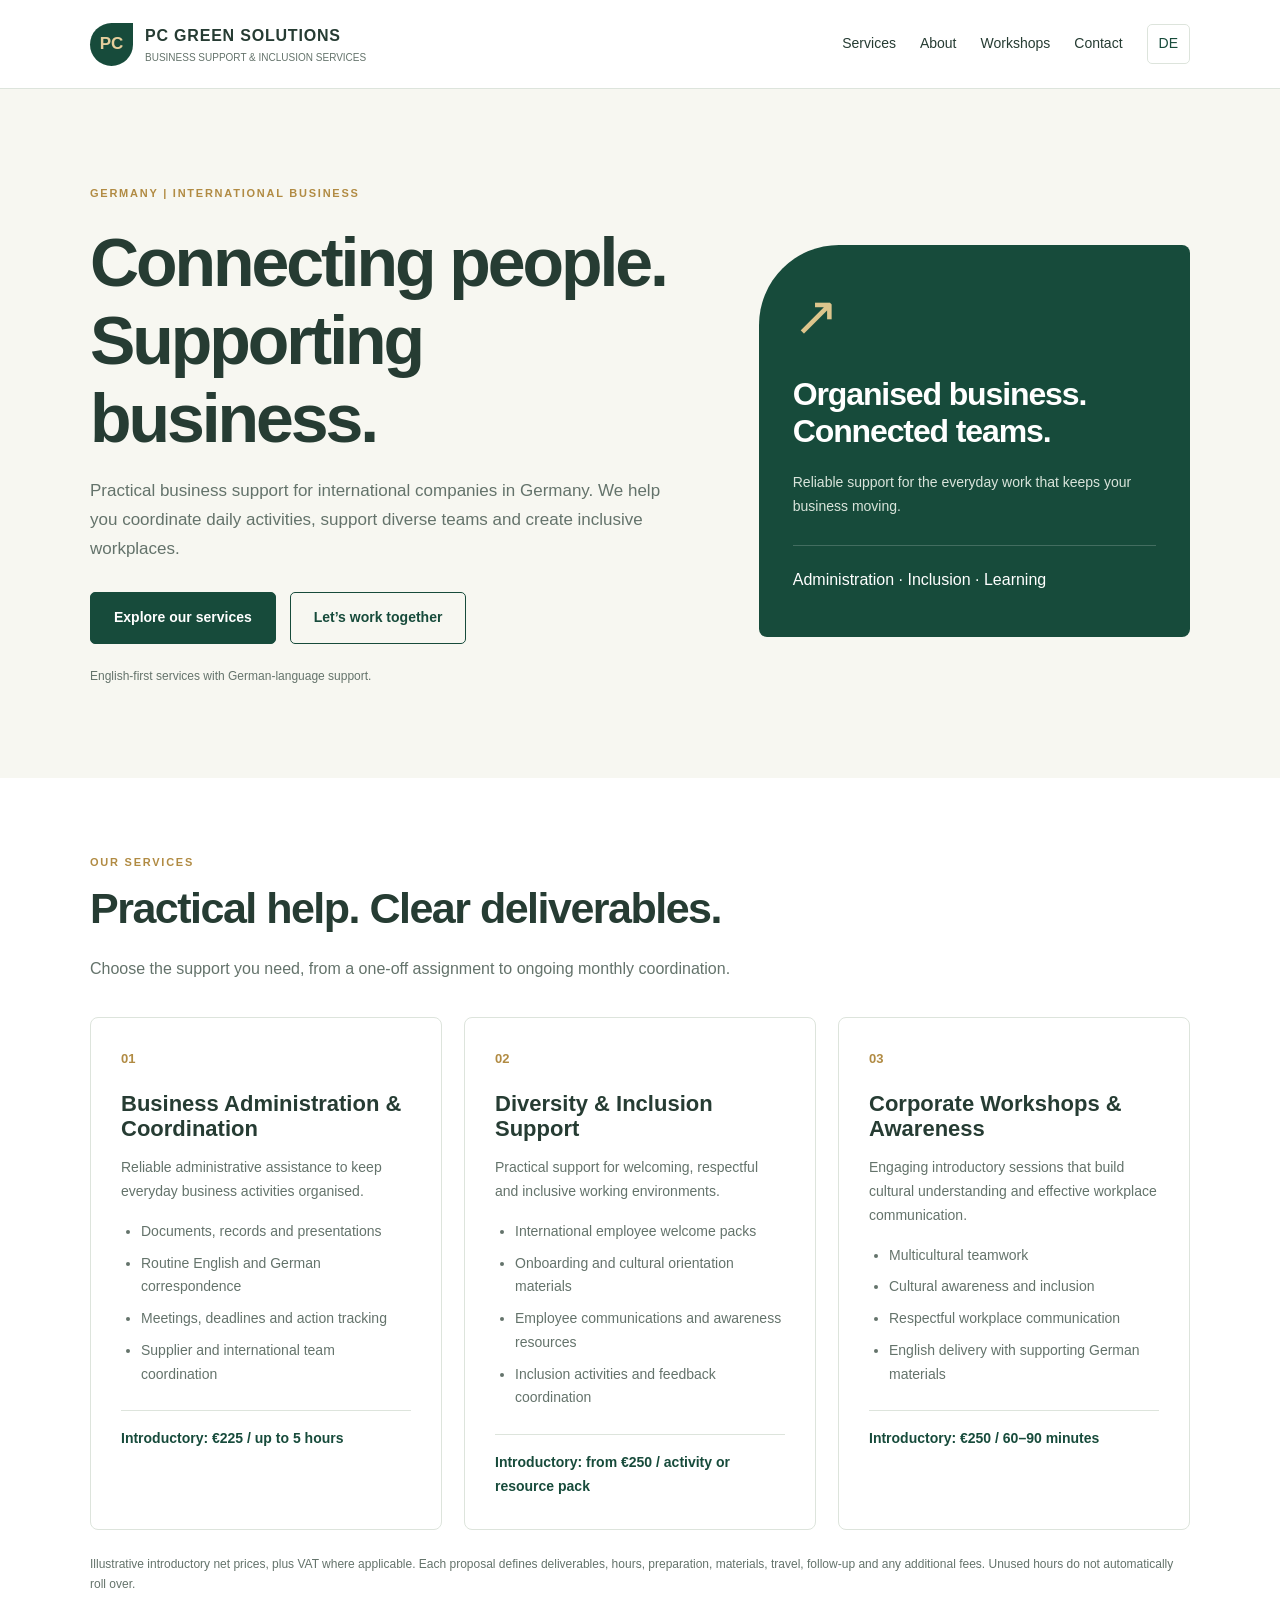
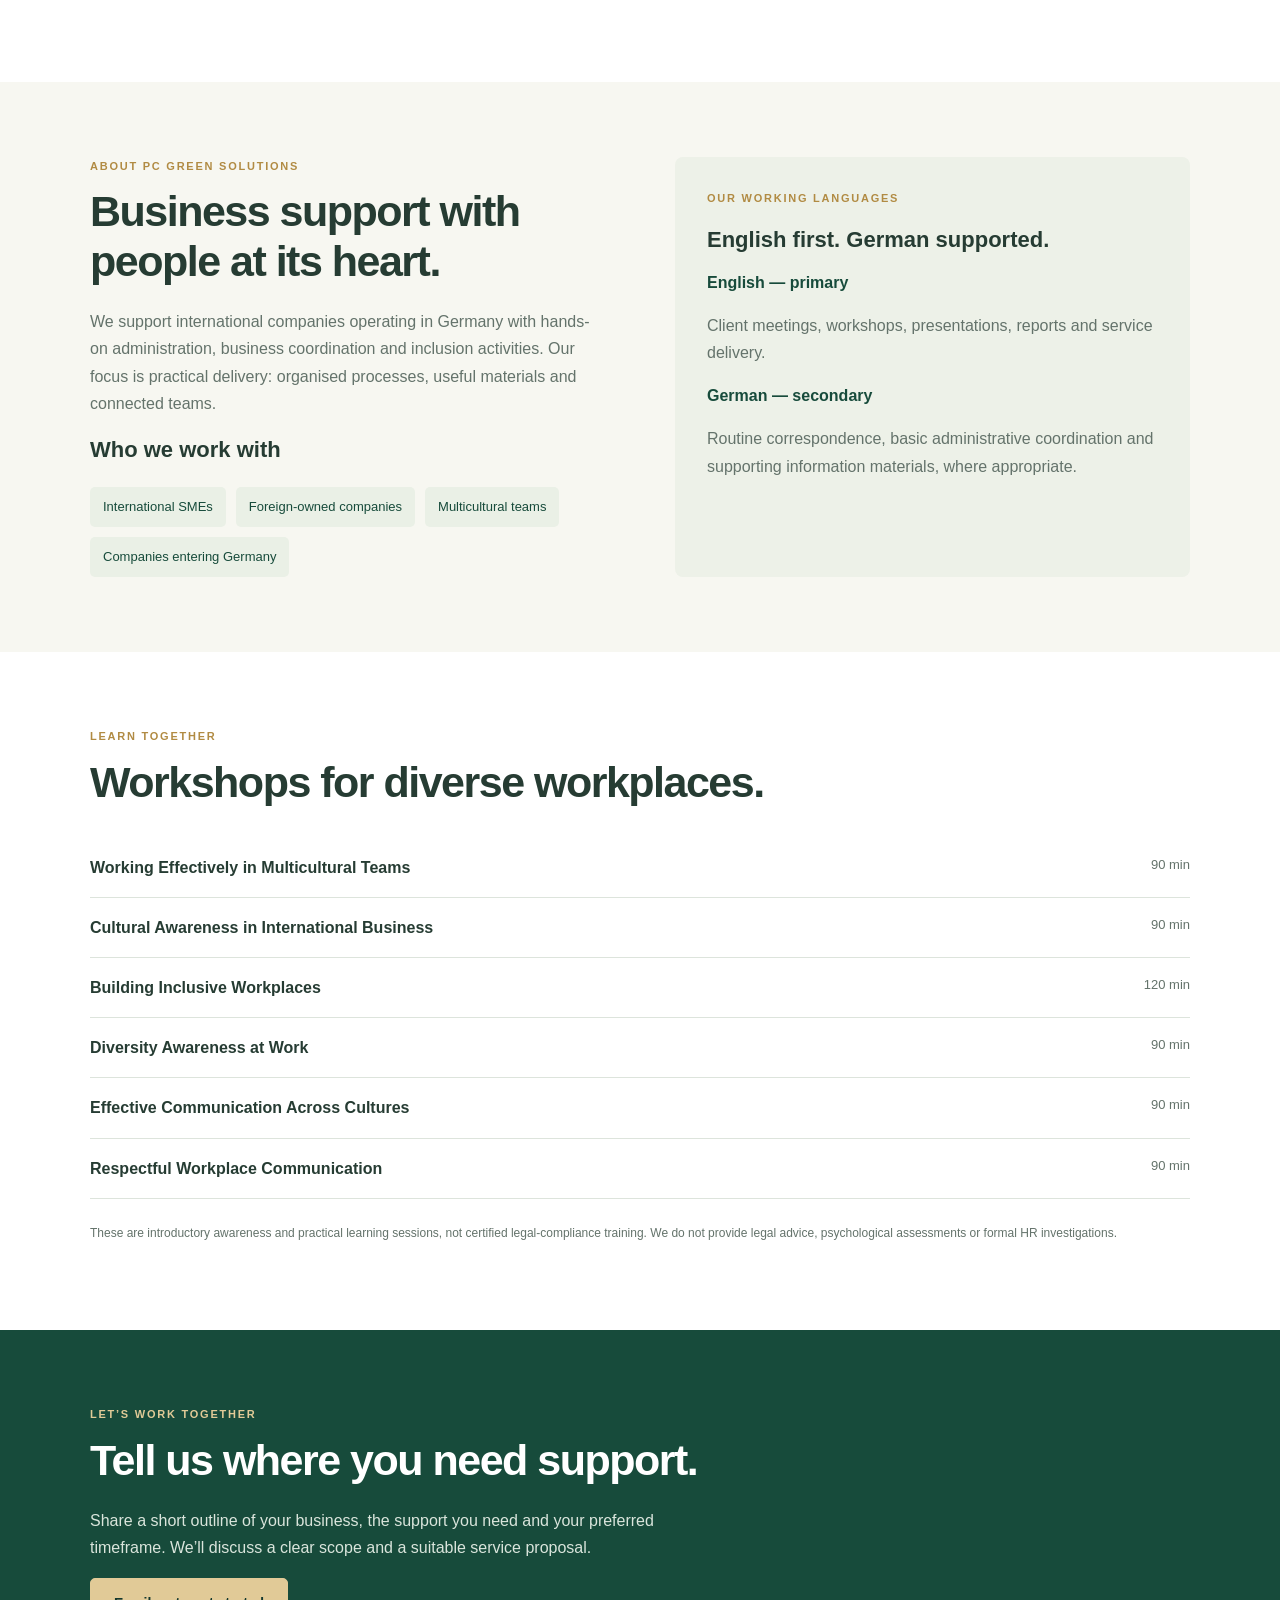
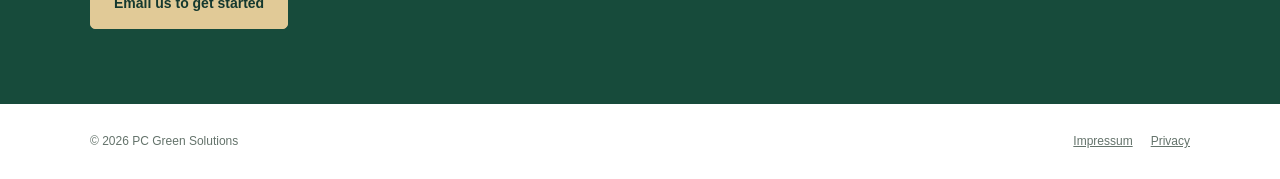
==== index.html @ 97fa3a69 "Create index.html" ====
<!DOCTYPE html>
<html lang="en">
<head>
<meta charset="UTF-8">
<meta name="viewport" content="width=device-width, initial-scale=1">
<meta name="description" content="Practical business administration, coordination, inclusion support and corporate workshops for international companies in Germany.">
<title>PC Green Solutions | Business Support & Inclusion Services</title>

<style>
:root {
  --green: #174b3b;
  --dark: #14382e;
  --gold: #b18b43;
  --cream: #f7f7f1;
  --text: #263c33;
  --muted: #64736b;
  --line: #dde4dc;
}
* { box-sizing: border-box; }
html { scroll-behavior: smooth; scroll-padding-top: 100px; }
body {
  margin: 0;
  font-family: Arial, Helvetica, sans-serif;
  color: var(--text);
  background: var(--cream);
  line-height: 1.7;
}
a { color: inherit; text-decoration: none; }
button { font: inherit; cursor: pointer; }
a:focus-visible, button:focus-visible {
  outline: 3px solid var(--gold);
  outline-offset: 5px;
}
.container { width: min(1100px, 90%); margin: auto; }
header {
  position: sticky;
  top: 0;
  z-index: 10;
  background: #fffffffa;
  border-bottom: 1px solid var(--line);
}
.header-inner {
  min-height: 88px;
  display: flex;
  align-items: center;
  justify-content: space-between;
  gap: 24px;
}
.brand { display: flex; align-items: center; gap: 12px; }
.logo {
  width: 43px;
  height: 43px;
  border-radius: 50% 0 50% 50%;
  background: var(--green);
  color: #e5ce9c;
  display: grid;
  place-items: center;
  font-weight: bold;
  font-size: 17px;
}
.brand strong {
  display: block;
  font-size: 16px;
  letter-spacing: .05em;
}
.brand small { display: block; font-size: 10px; color: var(--muted); }
nav { display: flex; align-items: center; gap: 24px; font-size: 14px; }
nav a:hover { color: var(--gold); }
.language {
  background: transparent;
  border: 1px solid var(--line);
  padding: 7px 11px;
  border-radius: 5px;
  color: var(--green);
}
.menu {
  display: none;
  border: 1px solid var(--line);
  background: white;
  color: var(--green);
  padding: 8px 12px;
  border-radius: 5px;
}
.hero { padding: 95px 0 80px; }
.hero-grid {
  display: grid;
  grid-template-columns: 1.4fr 1fr;
  align-items: center;
  gap: 65px;
}
.eyebrow {
  color: var(--gold);
  font-size: 11px;
  font-weight: bold;
  text-transform: uppercase;
  letter-spacing: .16em;
}
h1, h2, h3 { line-height: 1.15; }
h1 {
  font-size: clamp(40px, 5.5vw, 68px);
  font-weight: 600;
  letter-spacing: -.045em;
  margin: 20px 0;
}
h1 span { color: var(--green); }
h2 {
  font-size: clamp(30px, 4vw, 43px);
  letter-spacing: -.035em;
  margin: 12px 0 22px;
}
h3 { font-size: 22px; margin: 20px 0 15px; }
p { color: var(--muted); }
.hero p { max-width: 580px; font-size: 17px; }
.buttons { display: flex; gap: 14px; flex-wrap: wrap; margin-top: 28px; }
.button {
  display: inline-block;
  background: var(--green);
  color: white;
  padding: 13px 23px;
  border: 1px solid var(--green);
  border-radius: 5px;
  font-size: 14px;
  font-weight: bold;
}
.button:hover { background: var(--dark); }
.button.outline { color: var(--green); background: transparent; }
.language-note { font-size: 12px !important; margin-top: 22px; }
.hero-panel {
  background: var(--green);
  color: white;
  padding: 44px 34px;
  border-radius: 80px 8px 8px 8px;
  position: relative;
}
.panel-symbol {
  color: #ddc58c;
  font-size: 55px;
  line-height: 1;
  margin-bottom: 32px;
}
.hero-panel h2 { font-size: 32px; }
.hero-panel p { color: #d9e4db; font-size: 14px; }
.panel-line { border-top: 1px solid #ffffff30; margin-top: 26px; padding-top: 20px; }
section { padding: 75px 0; }
.white { background: white; }
.intro { max-width: 650px; }
.services {
  display: grid;
  grid-template-columns: repeat(3, 1fr);
  gap: 22px;
  margin-top: 35px;
}
.card {
  padding: 30px;
  border: 1px solid var(--line);
  border-radius: 8px;
  background: white;
}
.number { color: var(--gold); font-size: 13px; font-weight: bold; }
.card p, .card li { font-size: 14px; }
ul { padding-left: 20px; color: var(--muted); }
li { margin-bottom: 8px; }
.card-price {
  border-top: 1px solid var(--line);
  margin-top: 24px;
  padding-top: 16px;
  color: var(--green);
  font-weight: bold;
  font-size: 14px;
}
.split { display: grid; grid-template-columns: 1fr 1fr; gap: 70px; }
.tags { display: flex; flex-wrap: wrap; gap: 10px; margin-top: 25px; }
.tag {
  background: #eaf0e6;
  color: var(--green);
  border-radius: 5px;
  padding: 9px 13px;
  font-size: 13px;
}
.workshop-list { margin: 30px 0 0; padding: 0; list-style: none; }
.workshop-list li {
  display: flex;
  justify-content: space-between;
  gap: 20px;
  border-bottom: 1px solid var(--line);
  padding: 16px 0;
  margin: 0;
  color: var(--text);
}
.workshop-list span { color: var(--muted); white-space: nowrap; font-size: 13px; }
.note { font-size: 12px; color: var(--muted); margin-top: 24px; }
.language-box {
  background: #edf1e8;
  border-radius: 8px;
  padding: 32px;
}
.language-box strong { color: var(--green); }
.contact { background: var(--green); color: white; }
.contact p { color: #dae5dc; max-width: 600px; }
.contact .button { background: #e1ca97; color: var(--dark); border-color: #e1ca97; }
.contact .eyebrow { color: #e1ca97; }
footer { padding: 27px 0; background: white; }
.footer-inner {
  display: flex;
  justify-content: space-between;
  flex-wrap: wrap;
  gap: 15px;
  font-size: 12px;
  color: var(--muted);
}
.footer-links { display: flex; gap: 18px; }
.footer-links a { text-decoration: underline; }
.skip {
  position: absolute;
  top: -100px;
  left: 10px;
  padding: 12px;
  background: white;
  z-index: 100;
}
.skip:focus { top: 10px; }
@media (max-width: 850px) {
  .hero-grid, .split, .services { grid-template-columns: 1fr; gap: 28px; }
  .hero { padding: 55px 0; }
  section { padding: 55px 0; }
  .hero-panel { border-radius: 40px 8px 8px 8px; }
  .menu { display: block; }
  nav {
    display: none;
    position: absolute;
    top: 88px;
    left: 0;
    right: 0;
    background: white;
    padding: 24px 5%;
    border-bottom: 1px solid var(--line);
    flex-direction: column;
    align-items: stretch;
  }
  nav.open { display: flex; }
  .brand strong { font-size: 13px; }
  .brand small { font-size: 9px; }
  .workshop-list li { flex-direction: column; gap: 4px; }
}
@media (prefers-reduced-motion: reduce) {
  html { scroll-behavior: auto; }
}
</style>
</head>

<body>
<a href="#main" class="skip" data-en="Skip to content" data-de="Zum Inhalt">Skip to content</a>

<header>
  <div class="container header-inner">
    <a href="#" class="brand" aria-label="PC Green Solutions">
      <span class="logo" aria-hidden="true">PC</span>
      <span>
        <strong>PC GREEN SOLUTIONS</strong>
        <small>BUSINESS SUPPORT & INCLUSION SERVICES</small>
      </span>
    </a>

    <button class="menu" type="button" aria-expanded="false"
      aria-controls="navigation">☰ <span data-en="Menu" data-de="Menü">Menu</span></button>

    <nav id="navigation" aria-label="Main navigation">
      <a href="#services" data-en="Services" data-de="Leistungen">Services</a>
      <a href="#about" data-en="About" data-de="Über uns">About</a>
      <a href="#workshops" data-en="Workshops" data-de="Workshops">Workshops</a>
      <a href="#contact" data-en="Contact" data-de="Kontakt">Contact</a>
      <button class="language" id="language" type="button"
        aria-label="Switch to German">DE</button>
    </nav>
  </div>
</header>

<main id="main">
  <div class="hero">
    <div class="container hero-grid">
      <div>
        <div class="eyebrow" data-en="Germany | International Business"
          data-de="Deutschland | Internationales Geschäft">
          Germany | International Business
        </div>
        <h1 data-en="Connecting people. Supporting business."
          data-de="Menschen verbinden. Unternehmen unterstützen.">
          Connecting people. Supporting business.
        </h1>
        <p data-en="Practical business support for international companies in Germany. We help you coordinate daily activities, support diverse teams and create inclusive workplaces."
          data-de="Praktische Unterstützung für internationale Unternehmen in Deutschland. Wir helfen Ihnen, tägliche Abläufe zu koordinieren, vielfältige Teams zu unterstützen und ein inklusives Arbeitsumfeld zu gestalten.">
          Practical business support for international companies in Germany.
          We help you coordinate daily activities, support diverse teams
          and create inclusive workplaces.
        </p>
        <div class="buttons">
          <a class="button" href="#services" data-en="Explore our services"
            data-de="Unsere Leistungen">Explore our services</a>
          <a class="button outline" href="#contact" data-en="Let’s work together"
            data-de="Zusammenarbeiten">Let’s work together</a>
        </div>
        <p class="language-note" data-en="English-first services with German-language support."
          data-de="Dienstleistungen auf Englisch mit ergänzender Unterstützung auf Deutsch.">
          English-first services with German-language support.
        </p>
      </div>

      <aside class="hero-panel">
        <div class="panel-symbol" aria-hidden="true">↗</div>
        <h2 data-en="Organised business. Connected teams."
          data-de="Organisierte Abläufe. Verbundene Teams.">
          Organised business. Connected teams.
        </h2>
        <p data-en="Reliable support for the everyday work that keeps your business moving."
          data-de="Zuverlässige Unterstützung für die täglichen Aufgaben, die Ihr Unternehmen voranbringen.">
          Reliable support for the everyday work that keeps your business moving.
        </p>
        <div class="panel-line" data-en="Administration · Inclusion · Learning"
          data-de="Administration · Inklusion · Lernen">
          Administration · Inclusion · Learning
        </div>
      </aside>
    </div>
  </div>

  <section class="white" id="services">
    <div class="container">
      <div class="intro">
        <div class="eyebrow" data-en="Our services" data-de="Unsere Leistungen">Our services</div>
        <h2 data-en="Practical help. Clear deliverables."
          data-de="Praktische Hilfe. Klare Leistungen.">Practical help. Clear deliverables.</h2>
        <p data-en="Choose the support you need, from a one-off assignment to ongoing monthly coordination."
          data-de="Wählen Sie die passende Unterstützung – vom einzelnen Auftrag bis zur laufenden monatlichen Koordination.">
          Choose the support you need, from a one-off assignment to ongoing monthly coordination.
        </p>
      </div>

      <div class="services">
        <article class="card">
          <div class="number">01</div>
          <h3 data-en="Business Administration & Coordination"
            data-de="Administration & Geschäftskoordination">Business Administration & Coordination</h3>
          <p data-en="Reliable administrative assistance to keep everyday business activities organised."
            data-de="Zuverlässige administrative Unterstützung für organisierte tägliche Geschäftsabläufe.">
            Reliable administrative assistance to keep everyday business activities organised.
          </p>
          <ul>
            <li data-en="Documents, records and presentations"
              data-de="Dokumente, Ablage und Präsentationen">Documents, records and presentations</li>
            <li data-en="Routine English and German correspondence"
              data-de="Routinemäßige Korrespondenz auf Englisch und Deutsch">Routine English and German correspondence</li>
            <li data-en="Meetings, deadlines and action tracking"
              data-de="Termine, Fristen und Aufgabenverfolgung">Meetings, deadlines and action tracking</li>
            <li data-en="Supplier and international team coordination"
              data-de="Koordination mit Lieferanten und internationalen Teams">Supplier and international team coordination</li>
          </ul>
          <div class="card-price" data-en="Introductory: €225 / up to 5 hours"
            data-de="Einführungsangebot: 225 € / bis zu 5 Stunden">
            Introductory: €225 / up to 5 hours
          </div>
        </article>

        <article class="card">
          <div class="number">02</div>
          <h3 data-en="Diversity & Inclusion Support"
            data-de="Unterstützung für Vielfalt & Inklusion">Diversity & Inclusion Support</h3>
          <p data-en="Practical support for welcoming, respectful and inclusive working environments."
            data-de="Praktische Unterstützung für ein einladendes, respektvolles und inklusives Arbeitsumfeld.">
            Practical support for welcoming, respectful and inclusive working environments.
          </p>
          <ul>
            <li data-en="International employee welcome packs"
              data-de="Willkommensunterlagen für internationale Mitarbeitende">International employee welcome packs</li>
            <li data-en="Onboarding and cultural orientation materials"
              data-de="Onboarding- und kulturelle Orientierungsmaterialien">Onboarding and cultural orientation materials</li>
            <li data-en="Employee communications and awareness resources"
              data-de="Interne Kommunikation und Informationsmaterialien">Employee communications and awareness resources</li>
            <li data-en="Inclusion activities and feedback coordination"
              data-de="Inklusionsaktivitäten und Koordination von Feedback">Inclusion activities and feedback coordination</li>
          </ul>
          <div class="card-price" data-en="Introductory: from €250 / activity or resource pack"
            data-de="Einführungsangebot: ab 250 € / Aktivität oder Materialpaket">
            Introductory: from €250 / activity or resource pack
          </div>
        </article>

        <article class="card">
          <div class="number">03</div>
          <h3 data-en="Corporate Workshops & Awareness"
            data-de="Unternehmensworkshops & Sensibilisierung">Corporate Workshops & Awareness</h3>
          <p data-en="Engaging introductory sessions that build cultural understanding and effective workplace communication."
            data-de="Interaktive Einführungseinheiten für kulturelles Verständnis und wirksame Kommunikation am Arbeitsplatz.">
            Engaging introductory sessions that build cultural understanding and effective workplace communication.
          </p>
          <ul>
            <li data-en="Multicultural teamwork"
              data-de="Zusammenarbeit in multikulturellen Teams">Multicultural teamwork</li>
            <li data-en="Cultural awareness and inclusion"
              data-de="Kulturelle Sensibilisierung und Inklusion">Cultural awareness and inclusion</li>
            <li data-en="Respectful workplace communication"
              data-de="Respektvolle Kommunikation am Arbeitsplatz">Respectful workplace communication</li>
            <li data-en="English delivery with supporting German materials"
              data-de="Durchführung auf Englisch mit ergänzenden deutschen Materialien">English delivery with supporting German materials</li>
          </ul>
          <div class="card-price" data-en="Introductory: €250 / 60–90 minutes"
            data-de="Einführungsangebot: 250 € / 60–90 Minuten">
            Introductory: €250 / 60–90 minutes
          </div>
        </article>
      </div>

      <p class="note" data-en="Illustrative introductory net prices, plus VAT where applicable. Each proposal defines deliverables, hours, preparation, materials, travel, follow-up and any additional fees. Unused hours do not automatically roll over."
        data-de="Beispielhafte Netto-Einführungspreise, zuzüglich gegebenenfalls anfallender Umsatzsteuer. Jedes Angebot legt Leistungen, Stunden, Vorbereitung, Materialien, Reisen, Nachbereitung und mögliche Zusatzkosten fest. Ungenutzte Stunden werden nicht automatisch übertragen.">
        Illustrative introductory net prices, plus VAT where applicable.
        Each proposal defines deliverables, hours, preparation, materials,
        travel, follow-up and any additional fees.
        Unused hours do not automatically roll over.
      </p>
    </div>
  </section>

  <section id="about">
    <div class="container split">
      <div>
        <div class="eyebrow" data-en="About PC Green Solutions"
          data-de="Über PC Green Solutions">About PC Green Solutions</div>
        <h2 data-en="Business support with people at its heart."
          data-de="Unterstützung für Unternehmen. Menschen im Mittelpunkt.">
          Business support with people at its heart.
        </h2>
        <p data-en="We support international companies operating in Germany with hands-on administration, business coordination and inclusion activities. Our focus is practical delivery: organised processes, useful materials and connected teams."
          data-de="Wir unterstützen internationale Unternehmen in Deutschland bei Administration, Geschäftskoordination und Inklusionsaktivitäten. Unser Schwerpunkt liegt auf der praktischen Umsetzung: organisierte Abläufe, hilfreiche Materialien und gut vernetzte Teams.">
          We support international companies operating in Germany with hands-on
          administration, business coordination and inclusion activities.
          Our focus is practical delivery: organised processes, useful materials
          and connected teams.
        </p>
        <h3 data-en="Who we work with" data-de="Für wen wir arbeiten">Who we work with</h3>
        <div class="tags">
          <span class="tag" data-en="International SMEs" data-de="Internationale KMU">International SMEs</span>
          <span class="tag" data-en="Foreign-owned companies" data-de="Unternehmen mit ausländischen Eigentümern">Foreign-owned companies</span>
          <span class="tag" data-en="Multicultural teams" data-de="Multikulturelle Teams">Multicultural teams</span>
          <span class="tag" data-en="Companies entering Germany" data-de="Unternehmen beim Markteintritt in Deutschland">Companies entering Germany</span>
        </div>
      </div>

      <div class="language-box">
        <div class="eyebrow" data-en="Our working languages"
          data-de="Unsere Arbeitssprachen">Our working languages</div>
        <h3 data-en="English first. German supported."
          data-de="Englisch zuerst. Deutsch ergänzend.">English first. German supported.</h3>
        <p><strong data-en="English — primary"
          data-de="Englisch — Hauptsprache">English — primary</strong></p>
        <p data-en="Client meetings, workshops, presentations, reports and service delivery."
          data-de="Kundengespräche, Workshops, Präsentationen, Berichte und Leistungserbringung.">
          Client meetings, workshops, presentations, reports and service delivery.
        </p>
        <p><strong data-en="German — secondary"
          data-de="Deutsch — ergänzend">German — secondary</strong></p>
        <p data-en="Routine correspondence, basic administrative coordination and supporting information materials, where appropriate."
          data-de="Routinemäßige Korrespondenz, grundlegende administrative Koordination und ergänzende Informationsmaterialien, soweit passend.">
          Routine correspondence, basic administrative coordination and
          supporting information materials, where appropriate.
        </p>
      </div>
    </div>
  </section>

  <section class="white" id="workshops">
    <div class="container">
      <div class="eyebrow" data-en="Learn together" data-de="Gemeinsam lernen">Learn together</div>
      <h2 data-en="Workshops for diverse workplaces."
        data-de="Workshops für vielfältige Arbeitswelten.">Workshops for diverse workplaces.</h2>

      <ul class="workshop-list">
        <li><strong data-en="Working Effectively in Multicultural Teams"
          data-de="Erfolgreiche Zusammenarbeit in multikulturellen Teams">Working Effectively in Multicultural Teams</strong><span>90 min</span></li>
        <li><strong data-en="Cultural Awareness in International Business"
          data-de="Kulturelle Sensibilisierung im internationalen Geschäft">Cultural Awareness in International Business</strong><span>90 min</span></li>
        <li><strong data-en="Building Inclusive Workplaces"
          data-de="Inklusive Arbeitsplätze gestalten">Building Inclusive Workplaces</strong><span>120 min</span></li>
        <li><strong data-en="Diversity Awareness at Work"
          data-de="Vielfalt am Arbeitsplatz verstehen">Diversity Awareness at Work</strong><span>90 min</span></li>
        <li><strong data-en="Effective Communication Across Cultures"
          data-de="Wirksame Kommunikation über Kulturgrenzen hinweg">Effective Communication Across Cultures</strong><span>90 min</span></li>
        <li><strong data-en="Respectful Workplace Communication"
          data-de="Respektvolle Kommunikation am Arbeitsplatz">Respectful Workplace Communication</strong><span>90 min</span></li>
      </ul>

      <p class="note" data-en="These are introductory awareness and practical learning sessions, not certified legal-compliance training. We do not provide legal advice, psychological assessments or formal HR investigations."
        data-de="Dies sind einführende Sensibilisierungs- und praxisorientierte Lerneinheiten, keine zertifizierten rechtlichen Compliance-Schulungen. Wir bieten keine Rechtsberatung, psychologischen Beurteilungen oder formellen Personaluntersuchungen an.">
        These are introductory awareness and practical learning sessions,
        not certified legal-compliance training. We do not provide legal
        advice, psychological assessments or formal HR investigations.
      </p>
    </div>
  </section>

  <section class="contact" id="contact">
    <div class="container">
      <div class="eyebrow" data-en="Let’s work together" data-de="Lassen Sie uns zusammenarbeiten">Let’s work together</div>
      <h2 data-en="Tell us where you need support."
        data-de="Wo können wir Sie unterstützen?">Tell us where you need support.</h2>
      <p data-en="Share a short outline of your business, the support you need and your preferred timeframe. We’ll discuss a clear scope and a suitable service proposal."
        data-de="Beschreiben Sie kurz Ihr Unternehmen, den gewünschten Unterstützungsbedarf und Ihren Zeitrahmen. Gemeinsam besprechen wir einen klaren Leistungsumfang und ein passendes Angebot.">
        Share a short outline of your business, the support you need and your
        preferred timeframe. We’ll discuss a clear scope and a suitable service proposal.
      </p>

      <!-- REQUIRED: Replace this placeholder with your real business email. -->
      <a class="button" href="mailto:YOUR-EMAIL@example.com"
        data-en="Email us to get started"
        data-de="Schreiben Sie uns">Email us to get started</a>
    </div>
  </section>
</main>

<footer>
  <div class="container footer-inner">
    <span>© <span id="year"></span> PC Green Solutions</span>
    <div class="footer-links">
      <!-- REQUIRED: Create these pages with your verified business details. -->
      <a href="impressum.html">Impressum</a>
      <a href="privacy.html" data-en="Privacy" data-de="Datenschutz">Privacy</a>
    </div>
  </div>
</footer>

<script>
const languageButton = document.querySelector("#language");
const menuButton = document.querySelector(".menu");
const navigation = document.querySelector("#navigation");
let language = "en";

languageButton.addEventListener("click", () => {
  language = language === "en" ? "de" : "en";
  document.documentElement.lang = language;

  document.querySelectorAll("[data-en][data-de]").forEach(element => {
    element.textContent = element.dataset[language];
  });

  languageButton.textContent = language === "en" ? "DE" : "EN";
  languageButton.setAttribute(
    "aria-label",
    language === "en" ? "Switch to German" : "Zu Englisch wechseln"
  );
});

function closeMenu() {
  navigation.classList.remove("open");
  menuButton.setAttribute("aria-expanded", "false");
}

menuButton.addEventListener("click", () => {
  const open = navigation.classList.toggle("open");
  menuButton.setAttribute("aria-expanded", String(open));
});

navigation.querySelectorAll("a").forEach(link => {
  link.addEventListener("click", closeMenu);
});

document.addEventListener("keydown", event => {
  if (event.key === "Escape" && navigation.classList.contains("open")) {
    closeMenu();
    menuButton.focus();
  }
});

document.querySelector("#year").textContent = new Date().getFullYear();
</script>
</body>
</html>
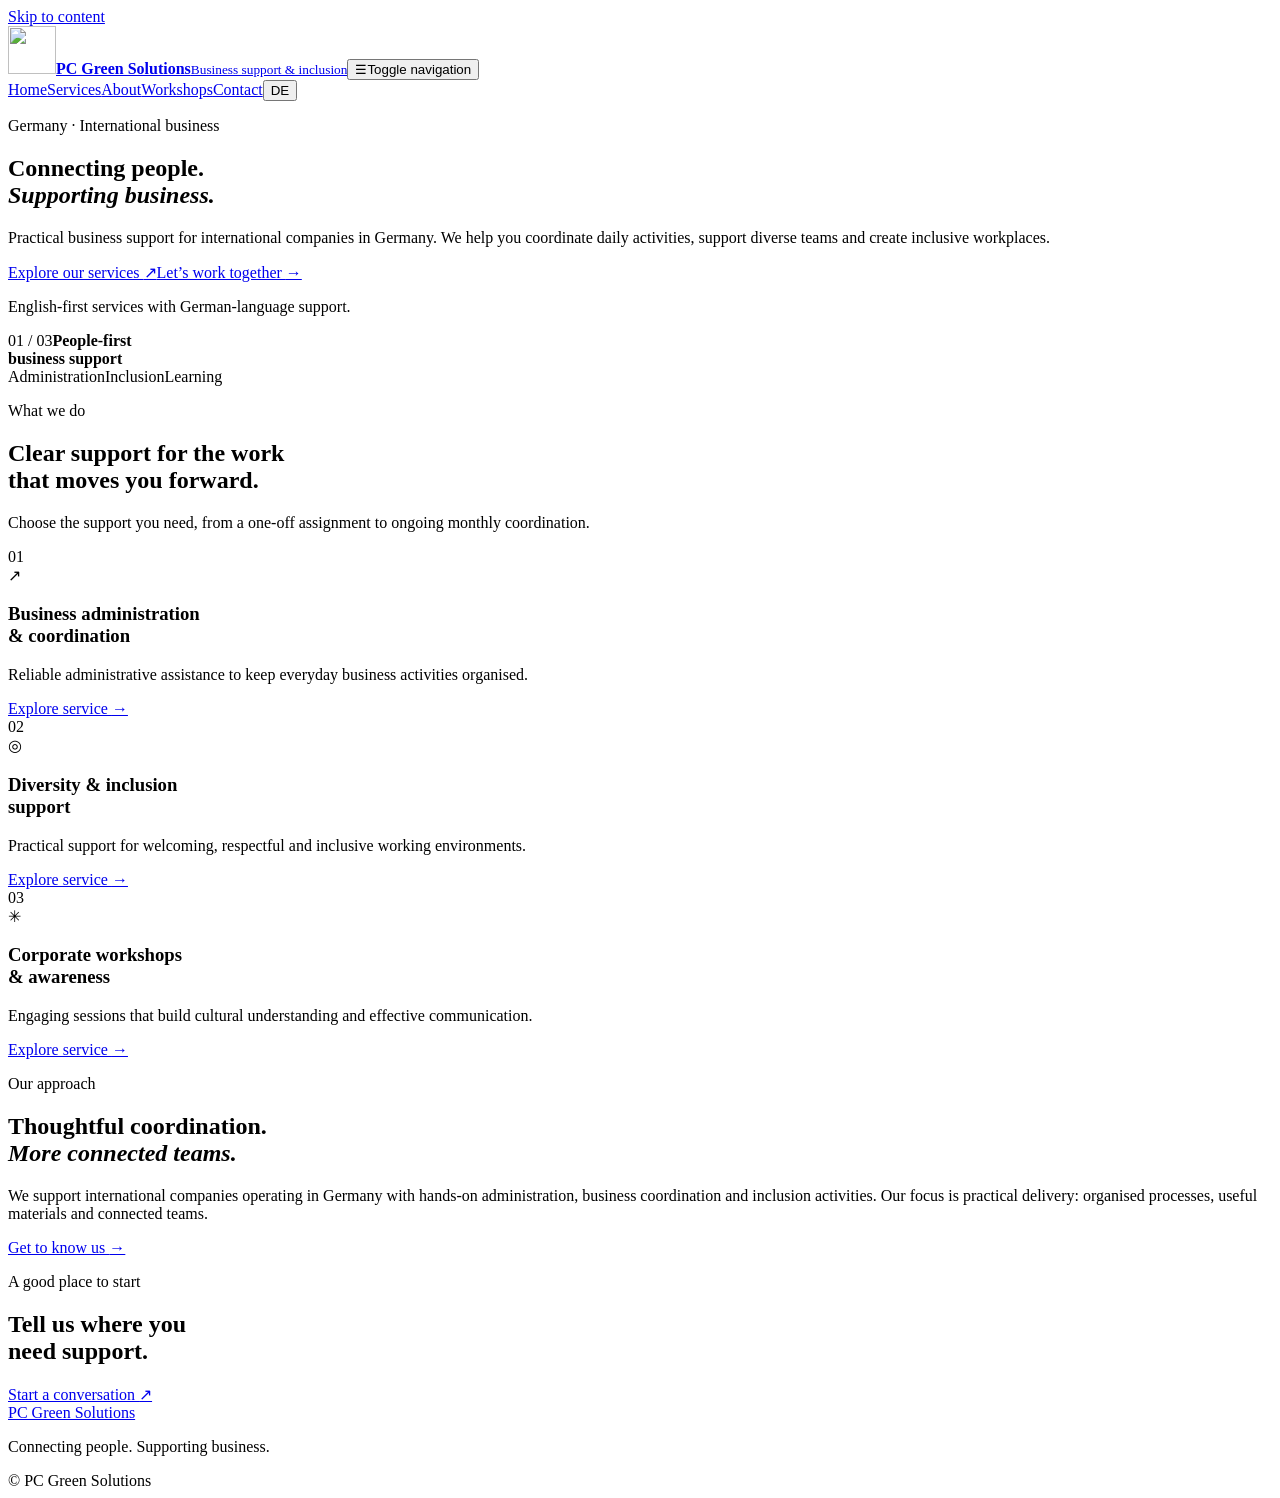
==== commit 292b11ae: "Redesign homepage with premium orange identity" ====
--- a/index.html
+++ b/index.html
@@ -1,574 +1,5 @@
-<!DOCTYPE html>
-<html lang="en">
-<head>
-<meta charset="UTF-8">
-<meta name="viewport" content="width=device-width, initial-scale=1">
-<meta name="description" content="Practical business administration, coordination, inclusion support and corporate workshops for international companies in Germany.">
-<title>PC Green Solutions | Business Support & Inclusion Services</title>
-
-<style>
-:root {
-  --green: #174b3b;
-  --dark: #14382e;
-  --gold: #b18b43;
-  --cream: #f7f7f1;
-  --text: #263c33;
-  --muted: #64736b;
-  --line: #dde4dc;
-}
-* { box-sizing: border-box; }
-html { scroll-behavior: smooth; scroll-padding-top: 100px; }
-body {
-  margin: 0;
-  font-family: Arial, Helvetica, sans-serif;
-  color: var(--text);
-  background: var(--cream);
-  line-height: 1.7;
-}
-a { color: inherit; text-decoration: none; }
-button { font: inherit; cursor: pointer; }
-a:focus-visible, button:focus-visible {
-  outline: 3px solid var(--gold);
-  outline-offset: 5px;
-}
-.container { width: min(1100px, 90%); margin: auto; }
-header {
-  position: sticky;
-  top: 0;
-  z-index: 10;
-  background: #fffffffa;
-  border-bottom: 1px solid var(--line);
-}
-.header-inner {
-  min-height: 88px;
-  display: flex;
-  align-items: center;
-  justify-content: space-between;
-  gap: 24px;
-}
-.brand { display: flex; align-items: center; gap: 12px; }
-.logo {
-  width: 43px;
-  height: 43px;
-  border-radius: 50% 0 50% 50%;
-  background: var(--green);
-  color: #e5ce9c;
-  display: grid;
-  place-items: center;
-  font-weight: bold;
-  font-size: 17px;
-}
-.brand strong {
-  display: block;
-  font-size: 16px;
-  letter-spacing: .05em;
-}
-.brand small { display: block; font-size: 10px; color: var(--muted); }
-nav { display: flex; align-items: center; gap: 24px; font-size: 14px; }
-nav a:hover { color: var(--gold); }
-.language {
-  background: transparent;
-  border: 1px solid var(--line);
-  padding: 7px 11px;
-  border-radius: 5px;
-  color: var(--green);
-}
-.menu {
-  display: none;
-  border: 1px solid var(--line);
-  background: white;
-  color: var(--green);
-  padding: 8px 12px;
-  border-radius: 5px;
-}
-.hero { padding: 95px 0 80px; }
-.hero-grid {
-  display: grid;
-  grid-template-columns: 1.4fr 1fr;
-  align-items: center;
-  gap: 65px;
-}
-.eyebrow {
-  color: var(--gold);
-  font-size: 11px;
-  font-weight: bold;
-  text-transform: uppercase;
-  letter-spacing: .16em;
-}
-h1, h2, h3 { line-height: 1.15; }
-h1 {
-  font-size: clamp(40px, 5.5vw, 68px);
-  font-weight: 600;
-  letter-spacing: -.045em;
-  margin: 20px 0;
-}
-h1 span { color: var(--green); }
-h2 {
-  font-size: clamp(30px, 4vw, 43px);
-  letter-spacing: -.035em;
-  margin: 12px 0 22px;
-}
-h3 { font-size: 22px; margin: 20px 0 15px; }
-p { color: var(--muted); }
-.hero p { max-width: 580px; font-size: 17px; }
-.buttons { display: flex; gap: 14px; flex-wrap: wrap; margin-top: 28px; }
-.button {
-  display: inline-block;
-  background: var(--green);
-  color: white;
-  padding: 13px 23px;
-  border: 1px solid var(--green);
-  border-radius: 5px;
-  font-size: 14px;
-  font-weight: bold;
-}
-.button:hover { background: var(--dark); }
-.button.outline { color: var(--green); background: transparent; }
-.language-note { font-size: 12px !important; margin-top: 22px; }
-.hero-panel {
-  background: var(--green);
-  color: white;
-  padding: 44px 34px;
-  border-radius: 80px 8px 8px 8px;
-  position: relative;
-}
-.panel-symbol {
-  color: #ddc58c;
-  font-size: 55px;
-  line-height: 1;
-  margin-bottom: 32px;
-}
-.hero-panel h2 { font-size: 32px; }
-.hero-panel p { color: #d9e4db; font-size: 14px; }
-.panel-line { border-top: 1px solid #ffffff30; margin-top: 26px; padding-top: 20px; }
-section { padding: 75px 0; }
-.white { background: white; }
-.intro { max-width: 650px; }
-.services {
-  display: grid;
-  grid-template-columns: repeat(3, 1fr);
-  gap: 22px;
-  margin-top: 35px;
-}
-.card {
-  padding: 30px;
-  border: 1px solid var(--line);
-  border-radius: 8px;
-  background: white;
-}
-.number { color: var(--gold); font-size: 13px; font-weight: bold; }
-.card p, .card li { font-size: 14px; }
-ul { padding-left: 20px; color: var(--muted); }
-li { margin-bottom: 8px; }
-.card-price {
-  border-top: 1px solid var(--line);
-  margin-top: 24px;
-  padding-top: 16px;
-  color: var(--green);
-  font-weight: bold;
-  font-size: 14px;
-}
-.split { display: grid; grid-template-columns: 1fr 1fr; gap: 70px; }
-.tags { display: flex; flex-wrap: wrap; gap: 10px; margin-top: 25px; }
-.tag {
-  background: #eaf0e6;
-  color: var(--green);
-  border-radius: 5px;
-  padding: 9px 13px;
-  font-size: 13px;
-}
-.workshop-list { margin: 30px 0 0; padding: 0; list-style: none; }
-.workshop-list li {
-  display: flex;
-  justify-content: space-between;
-  gap: 20px;
-  border-bottom: 1px solid var(--line);
-  padding: 16px 0;
-  margin: 0;
-  color: var(--text);
-}
-.workshop-list span { color: var(--muted); white-space: nowrap; font-size: 13px; }
-.note { font-size: 12px; color: var(--muted); margin-top: 24px; }
-.language-box {
-  background: #edf1e8;
-  border-radius: 8px;
-  padding: 32px;
-}
-.language-box strong { color: var(--green); }
-.contact { background: var(--green); color: white; }
-.contact p { color: #dae5dc; max-width: 600px; }
-.contact .button { background: #e1ca97; color: var(--dark); border-color: #e1ca97; }
-.contact .eyebrow { color: #e1ca97; }
-footer { padding: 27px 0; background: white; }
-.footer-inner {
-  display: flex;
-  justify-content: space-between;
-  flex-wrap: wrap;
-  gap: 15px;
-  font-size: 12px;
-  color: var(--muted);
-}
-.footer-links { display: flex; gap: 18px; }
-.footer-links a { text-decoration: underline; }
-.skip {
-  position: absolute;
-  top: -100px;
-  left: 10px;
-  padding: 12px;
-  background: white;
-  z-index: 100;
-}
-.skip:focus { top: 10px; }
-@media (max-width: 850px) {
-  .hero-grid, .split, .services { grid-template-columns: 1fr; gap: 28px; }
-  .hero { padding: 55px 0; }
-  section { padding: 55px 0; }
-  .hero-panel { border-radius: 40px 8px 8px 8px; }
-  .menu { display: block; }
-  nav {
-    display: none;
-    position: absolute;
-    top: 88px;
-    left: 0;
-    right: 0;
-    background: white;
-    padding: 24px 5%;
-    border-bottom: 1px solid var(--line);
-    flex-direction: column;
-    align-items: stretch;
-  }
-  nav.open { display: flex; }
-  .brand strong { font-size: 13px; }
-  .brand small { font-size: 9px; }
-  .workshop-list li { flex-direction: column; gap: 4px; }
-}
-@media (prefers-reduced-motion: reduce) {
-  html { scroll-behavior: auto; }
-}
-</style>
-</head>
-
-<body>
-<a href="#main" class="skip" data-en="Skip to content" data-de="Zum Inhalt">Skip to content</a>
-
-<header>
-  <div class="container header-inner">
-    <a href="#" class="brand" aria-label="PC Green Solutions">
-      <span class="logo" aria-hidden="true">PC</span>
-      <span>
-        <strong>PC GREEN SOLUTIONS</strong>
-        <small>BUSINESS SUPPORT & INCLUSION SERVICES</small>
-      </span>
-    </a>
-
-    <button class="menu" type="button" aria-expanded="false"
-      aria-controls="navigation">☰ <span data-en="Menu" data-de="Menü">Menu</span></button>
-
-    <nav id="navigation" aria-label="Main navigation">
-      <a href="#services" data-en="Services" data-de="Leistungen">Services</a>
-      <a href="#about" data-en="About" data-de="Über uns">About</a>
-      <a href="#workshops" data-en="Workshops" data-de="Workshops">Workshops</a>
-      <a href="#contact" data-en="Contact" data-de="Kontakt">Contact</a>
-      <button class="language" id="language" type="button"
-        aria-label="Switch to German">DE</button>
-    </nav>
-  </div>
-</header>
-
-<main id="main">
-  <div class="hero">
-    <div class="container hero-grid">
-      <div>
-        <div class="eyebrow" data-en="Germany | International Business"
-          data-de="Deutschland | Internationales Geschäft">
-          Germany | International Business
-        </div>
-        <h1 data-en="Connecting people. Supporting business."
-          data-de="Menschen verbinden. Unternehmen unterstützen.">
-          Connecting people. Supporting business.
-        </h1>
-        <p data-en="Practical business support for international companies in Germany. We help you coordinate daily activities, support diverse teams and create inclusive workplaces."
-          data-de="Praktische Unterstützung für internationale Unternehmen in Deutschland. Wir helfen Ihnen, tägliche Abläufe zu koordinieren, vielfältige Teams zu unterstützen und ein inklusives Arbeitsumfeld zu gestalten.">
-          Practical business support for international companies in Germany.
-          We help you coordinate daily activities, support diverse teams
-          and create inclusive workplaces.
-        </p>
-        <div class="buttons">
-          <a class="button" href="#services" data-en="Explore our services"
-            data-de="Unsere Leistungen">Explore our services</a>
-          <a class="button outline" href="#contact" data-en="Let’s work together"
-            data-de="Zusammenarbeiten">Let’s work together</a>
-        </div>
-        <p class="language-note" data-en="English-first services with German-language support."
-          data-de="Dienstleistungen auf Englisch mit ergänzender Unterstützung auf Deutsch.">
-          English-first services with German-language support.
-        </p>
-      </div>
-
-      <aside class="hero-panel">
-        <div class="panel-symbol" aria-hidden="true">↗</div>
-        <h2 data-en="Organised business. Connected teams."
-          data-de="Organisierte Abläufe. Verbundene Teams.">
-          Organised business. Connected teams.
-        </h2>
-        <p data-en="Reliable support for the everyday work that keeps your business moving."
-          data-de="Zuverlässige Unterstützung für die täglichen Aufgaben, die Ihr Unternehmen voranbringen.">
-          Reliable support for the everyday work that keeps your business moving.
-        </p>
-        <div class="panel-line" data-en="Administration · Inclusion · Learning"
-          data-de="Administration · Inklusion · Lernen">
-          Administration · Inclusion · Learning
-        </div>
-      </aside>
-    </div>
-  </div>
-
-  <section class="white" id="services">
-    <div class="container">
-      <div class="intro">
-        <div class="eyebrow" data-en="Our services" data-de="Unsere Leistungen">Our services</div>
-        <h2 data-en="Practical help. Clear deliverables."
-          data-de="Praktische Hilfe. Klare Leistungen.">Practical help. Clear deliverables.</h2>
-        <p data-en="Choose the support you need, from a one-off assignment to ongoing monthly coordination."
-          data-de="Wählen Sie die passende Unterstützung – vom einzelnen Auftrag bis zur laufenden monatlichen Koordination.">
-          Choose the support you need, from a one-off assignment to ongoing monthly coordination.
-        </p>
-      </div>
-
-      <div class="services">
-        <article class="card">
-          <div class="number">01</div>
-          <h3 data-en="Business Administration & Coordination"
-            data-de="Administration & Geschäftskoordination">Business Administration & Coordination</h3>
-          <p data-en="Reliable administrative assistance to keep everyday business activities organised."
-            data-de="Zuverlässige administrative Unterstützung für organisierte tägliche Geschäftsabläufe.">
-            Reliable administrative assistance to keep everyday business activities organised.
-          </p>
-          <ul>
-            <li data-en="Documents, records and presentations"
-              data-de="Dokumente, Ablage und Präsentationen">Documents, records and presentations</li>
-            <li data-en="Routine English and German correspondence"
-              data-de="Routinemäßige Korrespondenz auf Englisch und Deutsch">Routine English and German correspondence</li>
-            <li data-en="Meetings, deadlines and action tracking"
-              data-de="Termine, Fristen und Aufgabenverfolgung">Meetings, deadlines and action tracking</li>
-            <li data-en="Supplier and international team coordination"
-              data-de="Koordination mit Lieferanten und internationalen Teams">Supplier and international team coordination</li>
-          </ul>
-          <div class="card-price" data-en="Introductory: €225 / up to 5 hours"
-            data-de="Einführungsangebot: 225 € / bis zu 5 Stunden">
-            Introductory: €225 / up to 5 hours
-          </div>
-        </article>
-
-        <article class="card">
-          <div class="number">02</div>
-          <h3 data-en="Diversity & Inclusion Support"
-            data-de="Unterstützung für Vielfalt & Inklusion">Diversity & Inclusion Support</h3>
-          <p data-en="Practical support for welcoming, respectful and inclusive working environments."
-            data-de="Praktische Unterstützung für ein einladendes, respektvolles und inklusives Arbeitsumfeld.">
-            Practical support for welcoming, respectful and inclusive working environments.
-          </p>
-          <ul>
-            <li data-en="International employee welcome packs"
-              data-de="Willkommensunterlagen für internationale Mitarbeitende">International employee welcome packs</li>
-            <li data-en="Onboarding and cultural orientation materials"
-              data-de="Onboarding- und kulturelle Orientierungsmaterialien">Onboarding and cultural orientation materials</li>
-            <li data-en="Employee communications and awareness resources"
-              data-de="Interne Kommunikation und Informationsmaterialien">Employee communications and awareness resources</li>
-            <li data-en="Inclusion activities and feedback coordination"
-              data-de="Inklusionsaktivitäten und Koordination von Feedback">Inclusion activities and feedback coordination</li>
-          </ul>
-          <div class="card-price" data-en="Introductory: from €250 / activity or resource pack"
-            data-de="Einführungsangebot: ab 250 € / Aktivität oder Materialpaket">
-            Introductory: from €250 / activity or resource pack
-          </div>
-        </article>
-
-        <article class="card">
-          <div class="number">03</div>
-          <h3 data-en="Corporate Workshops & Awareness"
-            data-de="Unternehmensworkshops & Sensibilisierung">Corporate Workshops & Awareness</h3>
-          <p data-en="Engaging introductory sessions that build cultural understanding and effective workplace communication."
-            data-de="Interaktive Einführungseinheiten für kulturelles Verständnis und wirksame Kommunikation am Arbeitsplatz.">
-            Engaging introductory sessions that build cultural understanding and effective workplace communication.
-          </p>
-          <ul>
-            <li data-en="Multicultural teamwork"
-              data-de="Zusammenarbeit in multikulturellen Teams">Multicultural teamwork</li>
-            <li data-en="Cultural awareness and inclusion"
-              data-de="Kulturelle Sensibilisierung und Inklusion">Cultural awareness and inclusion</li>
-            <li data-en="Respectful workplace communication"
-              data-de="Respektvolle Kommunikation am Arbeitsplatz">Respectful workplace communication</li>
-            <li data-en="English delivery with supporting German materials"
-              data-de="Durchführung auf Englisch mit ergänzenden deutschen Materialien">English delivery with supporting German materials</li>
-          </ul>
-          <div class="card-price" data-en="Introductory: €250 / 60–90 minutes"
-            data-de="Einführungsangebot: 250 € / 60–90 Minuten">
-            Introductory: €250 / 60–90 minutes
-          </div>
-        </article>
-      </div>
-
-      <p class="note" data-en="Illustrative introductory net prices, plus VAT where applicable. Each proposal defines deliverables, hours, preparation, materials, travel, follow-up and any additional fees. Unused hours do not automatically roll over."
-        data-de="Beispielhafte Netto-Einführungspreise, zuzüglich gegebenenfalls anfallender Umsatzsteuer. Jedes Angebot legt Leistungen, Stunden, Vorbereitung, Materialien, Reisen, Nachbereitung und mögliche Zusatzkosten fest. Ungenutzte Stunden werden nicht automatisch übertragen.">
-        Illustrative introductory net prices, plus VAT where applicable.
-        Each proposal defines deliverables, hours, preparation, materials,
-        travel, follow-up and any additional fees.
-        Unused hours do not automatically roll over.
-      </p>
-    </div>
-  </section>
-
-  <section id="about">
-    <div class="container split">
-      <div>
-        <div class="eyebrow" data-en="About PC Green Solutions"
-          data-de="Über PC Green Solutions">About PC Green Solutions</div>
-        <h2 data-en="Business support with people at its heart."
-          data-de="Unterstützung für Unternehmen. Menschen im Mittelpunkt.">
-          Business support with people at its heart.
-        </h2>
-        <p data-en="We support international companies operating in Germany with hands-on administration, business coordination and inclusion activities. Our focus is practical delivery: organised processes, useful materials and connected teams."
-          data-de="Wir unterstützen internationale Unternehmen in Deutschland bei Administration, Geschäftskoordination und Inklusionsaktivitäten. Unser Schwerpunkt liegt auf der praktischen Umsetzung: organisierte Abläufe, hilfreiche Materialien und gut vernetzte Teams.">
-          We support international companies operating in Germany with hands-on
-          administration, business coordination and inclusion activities.
-          Our focus is practical delivery: organised processes, useful materials
-          and connected teams.
-        </p>
-        <h3 data-en="Who we work with" data-de="Für wen wir arbeiten">Who we work with</h3>
-        <div class="tags">
-          <span class="tag" data-en="International SMEs" data-de="Internationale KMU">International SMEs</span>
-          <span class="tag" data-en="Foreign-owned companies" data-de="Unternehmen mit ausländischen Eigentümern">Foreign-owned companies</span>
-          <span class="tag" data-en="Multicultural teams" data-de="Multikulturelle Teams">Multicultural teams</span>
-          <span class="tag" data-en="Companies entering Germany" data-de="Unternehmen beim Markteintritt in Deutschland">Companies entering Germany</span>
-        </div>
-      </div>
-
-      <div class="language-box">
-        <div class="eyebrow" data-en="Our working languages"
-          data-de="Unsere Arbeitssprachen">Our working languages</div>
-        <h3 data-en="English first. German supported."
-          data-de="Englisch zuerst. Deutsch ergänzend.">English first. German supported.</h3>
-        <p><strong data-en="English — primary"
-          data-de="Englisch — Hauptsprache">English — primary</strong></p>
-        <p data-en="Client meetings, workshops, presentations, reports and service delivery."
-          data-de="Kundengespräche, Workshops, Präsentationen, Berichte und Leistungserbringung.">
-          Client meetings, workshops, presentations, reports and service delivery.
-        </p>
-        <p><strong data-en="German — secondary"
-          data-de="Deutsch — ergänzend">German — secondary</strong></p>
-        <p data-en="Routine correspondence, basic administrative coordination and supporting information materials, where appropriate."
-          data-de="Routinemäßige Korrespondenz, grundlegende administrative Koordination und ergänzende Informationsmaterialien, soweit passend.">
-          Routine correspondence, basic administrative coordination and
-          supporting information materials, where appropriate.
-        </p>
-      </div>
-    </div>
-  </section>
-
-  <section class="white" id="workshops">
-    <div class="container">
-      <div class="eyebrow" data-en="Learn together" data-de="Gemeinsam lernen">Learn together</div>
-      <h2 data-en="Workshops for diverse workplaces."
-        data-de="Workshops für vielfältige Arbeitswelten.">Workshops for diverse workplaces.</h2>
-
-      <ul class="workshop-list">
-        <li><strong data-en="Working Effectively in Multicultural Teams"
-          data-de="Erfolgreiche Zusammenarbeit in multikulturellen Teams">Working Effectively in Multicultural Teams</strong><span>90 min</span></li>
-        <li><strong data-en="Cultural Awareness in International Business"
-          data-de="Kulturelle Sensibilisierung im internationalen Geschäft">Cultural Awareness in International Business</strong><span>90 min</span></li>
-        <li><strong data-en="Building Inclusive Workplaces"
-          data-de="Inklusive Arbeitsplätze gestalten">Building Inclusive Workplaces</strong><span>120 min</span></li>
-        <li><strong data-en="Diversity Awareness at Work"
-          data-de="Vielfalt am Arbeitsplatz verstehen">Diversity Awareness at Work</strong><span>90 min</span></li>
-        <li><strong data-en="Effective Communication Across Cultures"
-          data-de="Wirksame Kommunikation über Kulturgrenzen hinweg">Effective Communication Across Cultures</strong><span>90 min</span></li>
-        <li><strong data-en="Respectful Workplace Communication"
-          data-de="Respektvolle Kommunikation am Arbeitsplatz">Respectful Workplace Communication</strong><span>90 min</span></li>
-      </ul>
-
-      <p class="note" data-en="These are introductory awareness and practical learning sessions, not certified legal-compliance training. We do not provide legal advice, psychological assessments or formal HR investigations."
-        data-de="Dies sind einführende Sensibilisierungs- und praxisorientierte Lerneinheiten, keine zertifizierten rechtlichen Compliance-Schulungen. Wir bieten keine Rechtsberatung, psychologischen Beurteilungen oder formellen Personaluntersuchungen an.">
-        These are introductory awareness and practical learning sessions,
-        not certified legal-compliance training. We do not provide legal
-        advice, psychological assessments or formal HR investigations.
-      </p>
-    </div>
-  </section>
-
-  <section class="contact" id="contact">
-    <div class="container">
-      <div class="eyebrow" data-en="Let’s work together" data-de="Lassen Sie uns zusammenarbeiten">Let’s work together</div>
-      <h2 data-en="Tell us where you need support."
-        data-de="Wo können wir Sie unterstützen?">Tell us where you need support.</h2>
-      <p data-en="Share a short outline of your business, the support you need and your preferred timeframe. We’ll discuss a clear scope and a suitable service proposal."
-        data-de="Beschreiben Sie kurz Ihr Unternehmen, den gewünschten Unterstützungsbedarf und Ihren Zeitrahmen. Gemeinsam besprechen wir einen klaren Leistungsumfang und ein passendes Angebot.">
-        Share a short outline of your business, the support you need and your
-        preferred timeframe. We’ll discuss a clear scope and a suitable service proposal.
-      </p>
-
-      <!-- REQUIRED: Replace this placeholder with your real business email. -->
-      <a class="button" href="mailto:YOUR-EMAIL@example.com"
-        data-en="Email us to get started"
-        data-de="Schreiben Sie uns">Email us to get started</a>
-    </div>
-  </section>
-</main>
-
-<footer>
-  <div class="container footer-inner">
-    <span>© <span id="year"></span> PC Green Solutions</span>
-    <div class="footer-links">
-      <!-- REQUIRED: Create these pages with your verified business details. -->
-      <a href="impressum.html">Impressum</a>
-      <a href="privacy.html" data-en="Privacy" data-de="Datenschutz">Privacy</a>
-    </div>
-  </div>
-</footer>
-
-<script>
-const languageButton = document.querySelector("#language");
-const menuButton = document.querySelector(".menu");
-const navigation = document.querySelector("#navigation");
-let language = "en";
-
-languageButton.addEventListener("click", () => {
-  language = language === "en" ? "de" : "en";
-  document.documentElement.lang = language;
-
-  document.querySelectorAll("[data-en][data-de]").forEach(element => {
-    element.textContent = element.dataset[language];
-  });
-
-  languageButton.textContent = language === "en" ? "DE" : "EN";
-  languageButton.setAttribute(
-    "aria-label",
-    language === "en" ? "Switch to German" : "Zu Englisch wechseln"
-  );
-});
-
-function closeMenu() {
-  navigation.classList.remove("open");
-  menuButton.setAttribute("aria-expanded", "false");
-}
-
-menuButton.addEventListener("click", () => {
-  const open = navigation.classList.toggle("open");
-  menuButton.setAttribute("aria-expanded", String(open));
-});
-
-navigation.querySelectorAll("a").forEach(link => {
-  link.addEventListener("click", closeMenu);
-});
-
-document.addEventListener("keydown", event => {
-  if (event.key === "Escape" && navigation.classList.contains("open")) {
-    closeMenu();
-    menuButton.focus();
-  }
-});
-
-document.querySelector("#year").textContent = new Date().getFullYear();
-</script>
-</body>
-</html>
+<!doctype html><html lang="en"><head><meta charset="utf-8"><meta name="viewport" content="width=device-width, initial-scale=1"><meta name="description" content="Practical business administration, coordination, inclusion support and corporate workshops for international companies in Germany."><meta name="theme-color" content="#fffaf5"><title>Home | PC Green Solutions</title><link rel="icon" href="assets/images/pc-mark.svg" type="image/svg+xml"><link rel="preconnect" href="https://fonts.googleapis.com"><link rel="preconnect" href="https://fonts.gstatic.com" crossorigin><link href="https://fonts.googleapis.com/css2?family=DM+Sans:wght@400;500;600;700&family=Playfair+Display:wght@500;600;700&display=swap" rel="stylesheet"><link rel="stylesheet" href="assets/css/style.css"></head><body><a class="skip-link" href="#main">Skip to content</a><header class="site-header"><div class="container header-inner"><a class="brand" href="index.html" aria-label="PC Green Solutions home"><img src="assets/images/pc-mark.svg" alt="" width="48" height="48"><span><strong>PC Green Solutions</strong><small>Business support &amp; inclusion</small></span></a><button class="menu-toggle" type="button" aria-expanded="false" aria-controls="primary-nav"><span class="menu-icon" aria-hidden="true">☰</span><span class="sr-only">Toggle navigation</span></button><nav class="primary-nav" id="primary-nav" aria-label="Main navigation"><a href="index.html" aria-current="page">Home</a><a href="services.html" >Services</a><a href="about.html" >About</a><a href="workshops.html" >Workshops</a><a href="contact.html" >Contact</a><button class="language-toggle" id="language-toggle" type="button" aria-label="Switch language">DE</button></nav></div></header><main id="main">
+<section class="hero"><div class="container hero-grid"><div class="hero-copy"><p class="eyebrow">Germany · International business</p><h1>Connecting people.<br><em>Supporting business.</em></h1><p class="hero-lede">Practical business support for international companies in Germany. We help you coordinate daily activities, support diverse teams and create inclusive workplaces.</p><div class="button-row"><a class="button button-primary" href="services.html">Explore our services <span aria-hidden="true">↗</span></a><a class="text-link" href="contact.html">Let’s work together <span aria-hidden="true">→</span></a></div><p class="microcopy">English-first services with German-language support.</p></div><div class="hero-art" aria-label="A warm abstract composition of connected shapes"><div class="art-orbit orbit-one"></div><div class="art-orbit orbit-two"></div><div class="art-sun"></div><div class="art-disc"></div><div class="art-caption"><span>01 / 03</span><strong>People-first<br>business support</strong></div></div></div><div class="container hero-bottom"><span>Administration</span><i></i><span>Inclusion</span><i></i><span>Learning</span></div></section>
+<section class="section section-paper"><div class="container"><div class="section-heading"><p class="eyebrow">What we do</p><h2>Clear support for the work<br>that moves you forward.</h2><p>Choose the support you need, from a one-off assignment to ongoing monthly coordination.</p></div><div class="service-grid"><article class="service-card"><span class="card-index">01</span><div class="card-icon">↗</div><h3>Business administration<br>&amp; coordination</h3><p>Reliable administrative assistance to keep everyday business activities organised.</p><a href="services.html#administration" class="card-link">Explore service <span>→</span></a></article><article class="service-card"><span class="card-index">02</span><div class="card-icon">◎</div><h3>Diversity &amp; inclusion<br>support</h3><p>Practical support for welcoming, respectful and inclusive working environments.</p><a href="services.html#inclusion" class="card-link">Explore service <span>→</span></a></article><article class="service-card"><span class="card-index">03</span><div class="card-icon">✳</div><h3>Corporate workshops<br>&amp; awareness</h3><p>Engaging sessions that build cultural understanding and effective communication.</p><a href="services.html#workshops" class="card-link">Explore service <span>→</span></a></article></div></div></section>
+<section class="section"><div class="container statement-grid"><p class="eyebrow">Our approach</p><div><h2>Thoughtful coordination.<br><em>More connected teams.</em></h2><p>We support international companies operating in Germany with hands-on administration, business coordination and inclusion activities. Our focus is practical delivery: organised processes, useful materials and connected teams.</p><a class="text-link" href="about.html">Get to know us <span>→</span></a></div></div></section>
+<section class="cta-band"><div class="container cta-inner"><div><p class="eyebrow">A good place to start</p><h2>Tell us where you<br>need support.</h2></div><a class="button button-light" href="contact.html">Start a conversation <span>↗</span></a></div></section></main><footer class="site-footer"><div class="container footer-inner"><a class="footer-brand" href="index.html">PC Green Solutions</a><p>Connecting people. Supporting business.</p><span>© <span data-year></span> PC Green Solutions</span></div></footer><script src="assets/js/site.js" defer></script></body></html>
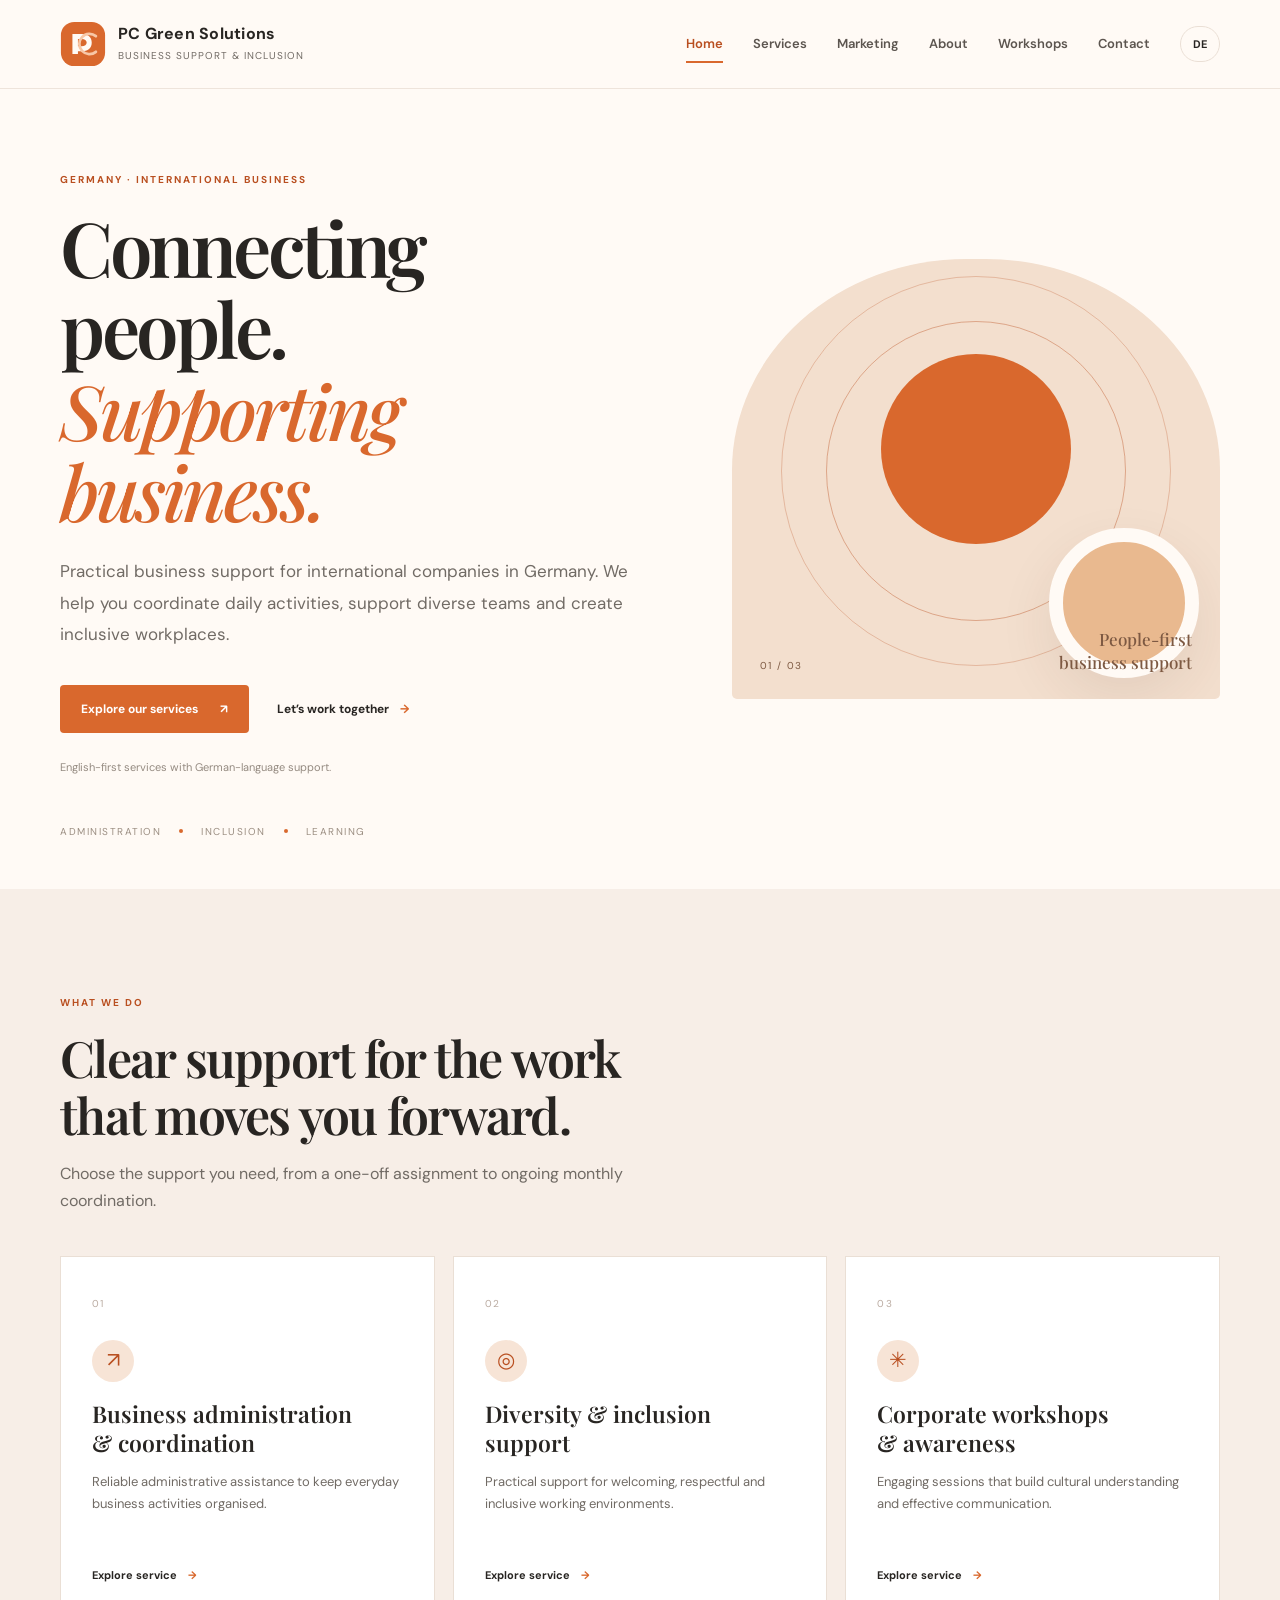
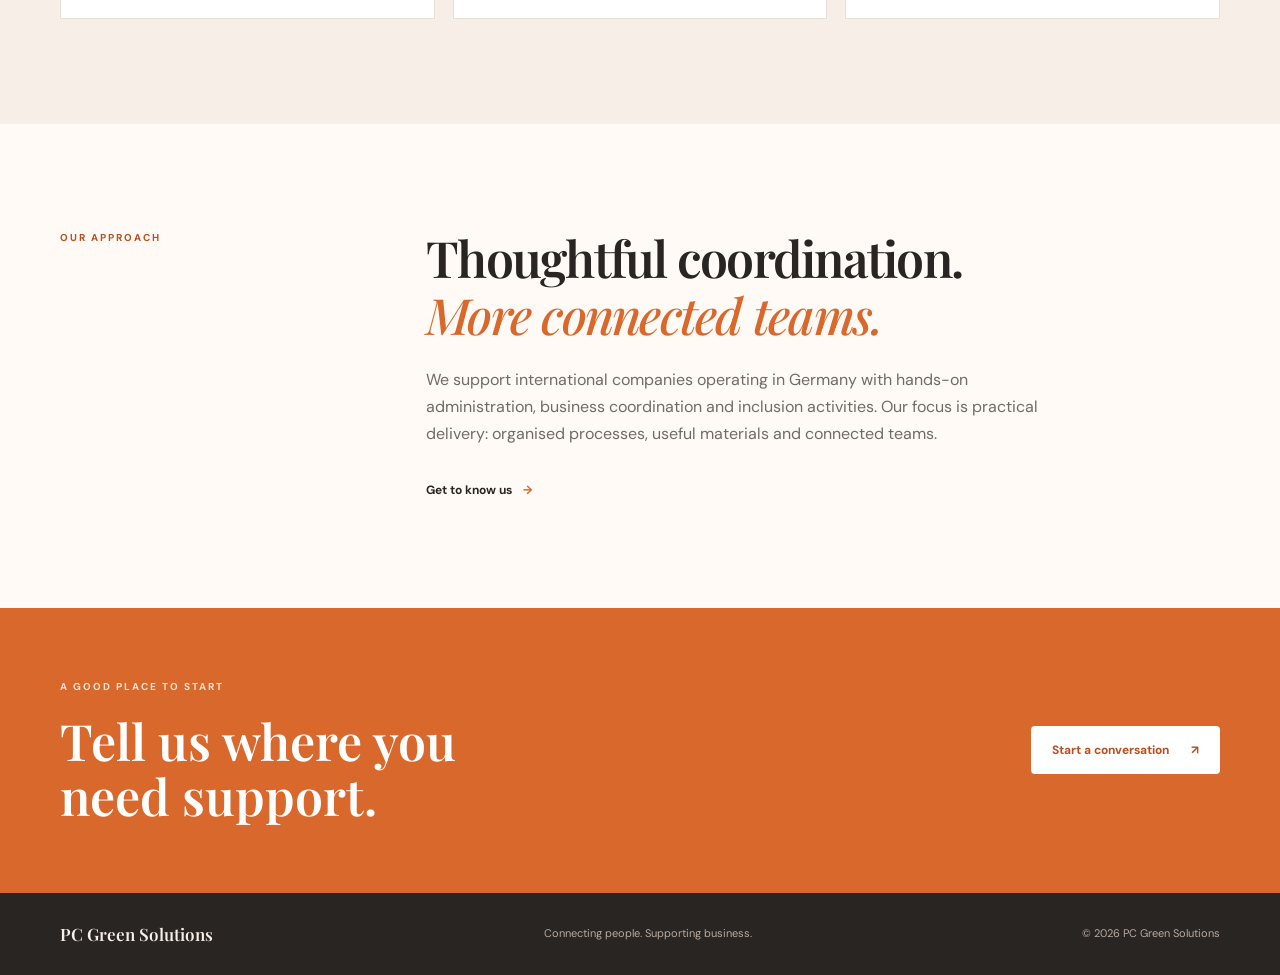
==== commit 469fecfa: "Add Marketing navigation and service category" ====
--- a/index.html
+++ b/index.html
@@ -1,4 +1,4 @@
-<!doctype html><html lang="en"><head><meta charset="utf-8"><meta name="viewport" content="width=device-width, initial-scale=1"><meta name="description" content="Practical business administration, coordination, inclusion support and corporate workshops for international companies in Germany."><meta name="theme-color" content="#fffaf5"><title>Home | PC Green Solutions</title><link rel="icon" href="assets/images/pc-mark.svg" type="image/svg+xml"><link rel="preconnect" href="https://fonts.googleapis.com"><link rel="preconnect" href="https://fonts.gstatic.com" crossorigin><link href="https://fonts.googleapis.com/css2?family=DM+Sans:wght@400;500;600;700&family=Playfair+Display:wght@500;600;700&display=swap" rel="stylesheet"><link rel="stylesheet" href="assets/css/style.css"></head><body><a class="skip-link" href="#main">Skip to content</a><header class="site-header"><div class="container header-inner"><a class="brand" href="index.html" aria-label="PC Green Solutions home"><img src="assets/images/pc-mark.svg" alt="" width="48" height="48"><span><strong>PC Green Solutions</strong><small>Business support &amp; inclusion</small></span></a><button class="menu-toggle" type="button" aria-expanded="false" aria-controls="primary-nav"><span class="menu-icon" aria-hidden="true">☰</span><span class="sr-only">Toggle navigation</span></button><nav class="primary-nav" id="primary-nav" aria-label="Main navigation"><a href="index.html" aria-current="page">Home</a><a href="services.html" >Services</a><a href="about.html" >About</a><a href="workshops.html" >Workshops</a><a href="contact.html" >Contact</a><button class="language-toggle" id="language-toggle" type="button" aria-label="Switch language">DE</button></nav></div></header><main id="main">
+<!doctype html><html lang="en"><head><meta charset="utf-8"><meta name="viewport" content="width=device-width, initial-scale=1"><meta name="description" content="Practical business administration, coordination, inclusion support and corporate workshops for international companies in Germany."><meta name="theme-color" content="#fffaf5"><title>Home | PC Green Solutions</title><link rel="icon" href="assets/images/pc-mark.svg" type="image/svg+xml"><link rel="preconnect" href="https://fonts.googleapis.com"><link rel="preconnect" href="https://fonts.gstatic.com" crossorigin><link href="https://fonts.googleapis.com/css2?family=DM+Sans:wght@400;500;600;700&family=Playfair+Display:wght@500;600;700&display=swap" rel="stylesheet"><link rel="stylesheet" href="assets/css/style.css"></head><body><a class="skip-link" href="#main">Skip to content</a><header class="site-header"><div class="container header-inner"><a class="brand" href="index.html" aria-label="PC Green Solutions home"><img src="assets/images/pc-mark.svg" alt="" width="48" height="48"><span><strong>PC Green Solutions</strong><small>Business support &amp; inclusion</small></span></a><button class="menu-toggle" type="button" aria-expanded="false" aria-controls="primary-nav"><span class="menu-icon" aria-hidden="true">☰</span><span class="sr-only">Toggle navigation</span></button><nav class="primary-nav" id="primary-nav" aria-label="Main navigation"><a href="index.html" aria-current="page">Home</a><a href="services.html" >Services</a><a href="marketing.html" >Marketing</a><a href="about.html" >About</a><a href="workshops.html" >Workshops</a><a href="contact.html" >Contact</a><button class="language-toggle" id="language-toggle" type="button" aria-label="Switch language">DE</button></nav></div></header><main id="main">
 <section class="hero"><div class="container hero-grid"><div class="hero-copy"><p class="eyebrow">Germany · International business</p><h1>Connecting people.<br><em>Supporting business.</em></h1><p class="hero-lede">Practical business support for international companies in Germany. We help you coordinate daily activities, support diverse teams and create inclusive workplaces.</p><div class="button-row"><a class="button button-primary" href="services.html">Explore our services <span aria-hidden="true">↗</span></a><a class="text-link" href="contact.html">Let’s work together <span aria-hidden="true">→</span></a></div><p class="microcopy">English-first services with German-language support.</p></div><div class="hero-art" aria-label="A warm abstract composition of connected shapes"><div class="art-orbit orbit-one"></div><div class="art-orbit orbit-two"></div><div class="art-sun"></div><div class="art-disc"></div><div class="art-caption"><span>01 / 03</span><strong>People-first<br>business support</strong></div></div></div><div class="container hero-bottom"><span>Administration</span><i></i><span>Inclusion</span><i></i><span>Learning</span></div></section>
 <section class="section section-paper"><div class="container"><div class="section-heading"><p class="eyebrow">What we do</p><h2>Clear support for the work<br>that moves you forward.</h2><p>Choose the support you need, from a one-off assignment to ongoing monthly coordination.</p></div><div class="service-grid"><article class="service-card"><span class="card-index">01</span><div class="card-icon">↗</div><h3>Business administration<br>&amp; coordination</h3><p>Reliable administrative assistance to keep everyday business activities organised.</p><a href="services.html#administration" class="card-link">Explore service <span>→</span></a></article><article class="service-card"><span class="card-index">02</span><div class="card-icon">◎</div><h3>Diversity &amp; inclusion<br>support</h3><p>Practical support for welcoming, respectful and inclusive working environments.</p><a href="services.html#inclusion" class="card-link">Explore service <span>→</span></a></article><article class="service-card"><span class="card-index">03</span><div class="card-icon">✳</div><h3>Corporate workshops<br>&amp; awareness</h3><p>Engaging sessions that build cultural understanding and effective communication.</p><a href="services.html#workshops" class="card-link">Explore service <span>→</span></a></article></div></div></section>
 <section class="section"><div class="container statement-grid"><p class="eyebrow">Our approach</p><div><h2>Thoughtful coordination.<br><em>More connected teams.</em></h2><p>We support international companies operating in Germany with hands-on administration, business coordination and inclusion activities. Our focus is practical delivery: organised processes, useful materials and connected teams.</p><a class="text-link" href="about.html">Get to know us <span>→</span></a></div></div></section>
--- a/assets/css/style.css
+++ b/assets/css/style.css
@@ -0,0 +1 @@
+:root{--orange:#d9682d;--orange-deep:#b94f20;--orange-soft:#f7e4d6;--ink:#282522;--muted:#716b65;--paper:#fffaf5;--white:#fff;--line:#eadfd5;--serif:"Playfair Display",Georgia,serif;--sans:"DM Sans",Arial,sans-serif;--shadow:0 22px 55px rgba(77,48,29,.09)}*{box-sizing:border-box}html{scroll-behavior:smooth;scroll-padding-top:100px}body{margin:0;background:var(--paper);color:var(--ink);font:16px/1.7 var(--sans);-webkit-font-smoothing:antialiased}a{color:inherit;text-decoration:none}button{font:inherit}a:focus-visible,button:focus-visible{outline:3px solid var(--orange);outline-offset:4px}.container{width:min(1160px,calc(100% - 48px));margin-inline:auto}.narrow{max-width:900px;margin-left:max(24px,calc((100% - 1160px)/2))}.skip-link,.sr-only{position:absolute;width:1px;height:1px;padding:0;margin:-1px;overflow:hidden;clip:rect(0,0,0,0);white-space:nowrap;border:0}.skip-link:focus{width:auto;height:auto;clip:auto;margin:0;top:10px;left:10px;padding:10px 14px;background:#fff;z-index:99}.site-header{position:sticky;top:0;z-index:30;background:rgba(255,250,245,.94);backdrop-filter:blur(16px);border-bottom:1px solid rgba(234,223,213,.8)}.header-inner{min-height:88px;display:flex;align-items:center;justify-content:space-between;gap:30px}.brand{display:flex;align-items:center;gap:12px}.brand img{display:block;width:46px;height:46px}.brand strong{display:block;font-size:16px;line-height:1.2;letter-spacing:.015em}.brand small{display:block;margin-top:4px;color:var(--muted);font-size:10px;letter-spacing:.1em;text-transform:uppercase}.primary-nav{display:flex;align-items:center;gap:30px;font-size:13px;font-weight:600}.primary-nav a{position:relative;padding:8px 0;color:#5c554f}.primary-nav a:hover,.primary-nav a[aria-current=page]{color:var(--orange-deep)}.primary-nav a[aria-current=page]:after{content:"";position:absolute;left:0;right:0;bottom:0;height:2px;background:var(--orange)}.language-toggle{border:1px solid var(--line);background:transparent;border-radius:999px;padding:8px 12px;color:var(--ink);font-size:11px;font-weight:700}.menu-toggle{display:none;border:1px solid var(--line);background:#fff;border-radius:8px;padding:9px 12px}.hero{padding:82px 0 24px;overflow:hidden}.hero-grid{display:grid;grid-template-columns:1.1fr .9fr;align-items:center;gap:75px}.eyebrow{margin:0 0 18px;color:var(--orange-deep);font-size:10px;font-weight:700;letter-spacing:.2em;text-transform:uppercase}.hero h1,.page-hero h1{margin:0;font:600 clamp(46px,6vw,76px)/1.07 var(--serif);letter-spacing:-.045em}.hero h1 em,.page-hero h1 em,h2 em{color:var(--orange);font-weight:500}.hero-lede{max-width:600px;margin:25px 0 0;color:var(--muted);font-size:17px;line-height:1.85}.button-row{display:flex;align-items:center;gap:28px;flex-wrap:wrap;margin-top:34px}.button{display:inline-flex;align-items:center;gap:22px;padding:14px 21px;border-radius:4px;font-size:12px;font-weight:700;transition:transform .2s,background .2s}.button:hover{transform:translateY(-2px)}.button-primary{background:var(--orange);color:white}.button-primary:hover{background:var(--orange-deep)}.button-light{background:white;color:var(--orange-deep)}.text-link{font-size:12px;font-weight:700}.text-link span,.card-link span{color:var(--orange);margin-left:8px}.microcopy{margin-top:25px;color:#948a80;font-size:11px}.hero-art{position:relative;min-height:440px;border-radius:48% 48% 5px 5px;background:#f3dfce;overflow:hidden}.art-orbit{position:absolute;border:1px solid rgba(185,79,32,.28);border-radius:50%;width:390px;height:390px;left:50%;top:48%;transform:translate(-50%,-50%)}.orbit-two{width:300px;height:300px;border-color:rgba(185,79,32,.4)}.art-sun{position:absolute;width:190px;height:190px;left:50%;top:43%;transform:translate(-50%,-50%);border-radius:50%;background:var(--orange)}.art-disc{position:absolute;width:150px;height:150px;left:65%;top:61%;border-radius:50%;background:#e9b98f;border:14px solid var(--paper);box-shadow:var(--shadow)}.art-caption{position:absolute;bottom:25px;left:28px;right:28px;display:flex;align-items:end;justify-content:space-between;color:#7d5942}.art-caption span{font-size:10px;letter-spacing:.14em}.art-caption strong{font:500 17px/1.35 var(--serif);text-align:right}.hero-bottom{display:flex;align-items:center;gap:18px;padding:35px 0 25px;color:#9b8e82;font-size:10px;letter-spacing:.15em;text-transform:uppercase}.hero-bottom i{width:4px;height:4px;border-radius:50%;background:var(--orange)}.section{padding:105px 0}.section-paper{background:#f7eee7}.section-heading{max-width:650px;margin-bottom:42px}.section-heading h2,.statement-grid h2,.about-grid h2,.language-grid h2,.contact-grid h2{margin:0;font:600 clamp(34px,4vw,50px)/1.15 var(--serif);letter-spacing:-.035em}.section-heading>p:last-child,.statement-grid p:not(.eyebrow),.prose p,.contact-grid>div>p:not(.eyebrow){color:var(--muted)}.service-grid{display:grid;grid-template-columns:repeat(3,1fr);gap:18px}.service-card{position:relative;min-height:300px;padding:31px;background:white;border:1px solid var(--line);transition:transform .25s,box-shadow .25s}.service-card:hover{transform:translateY(-5px);box-shadow:var(--shadow)}.card-index{color:#b9aaa0;font-size:10px;letter-spacing:.12em}.card-icon{display:grid;place-items:center;width:42px;height:42px;margin:25px 0 18px;border-radius:50%;background:var(--orange-soft);color:var(--orange-deep);font-size:21px}.service-card h3{margin:0;font:600 23px/1.25 var(--serif)}.service-card p{min-height:72px;color:var(--muted);font-size:13px}.card-link{display:inline-block;margin-top:10px;font-size:11px;font-weight:700}.statement-grid{display:grid;grid-template-columns:.55fr 1.45fr;gap:65px}.statement-grid>div{max-width:700px}.statement-grid p:not(.eyebrow){max-width:620px;margin:22px 0 28px}.cta-band{padding:70px 0;background:var(--orange);color:white}.cta-inner{display:flex;align-items:center;justify-content:space-between;gap:35px}.cta-band .eyebrow{color:#ffe2d0}.cta-band h2{margin:0;font:600 clamp(34px,4vw,50px)/1.1 var(--serif)}.page-hero{padding:95px 0 85px}.page-hero .hero-lede{max-width:650px}.service-detail-list{display:grid;gap:0}.service-detail{display:grid;grid-template-columns:70px 1fr 230px;gap:35px;padding:55px 0;border-bottom:1px solid var(--line);scroll-margin-top:110px}.service-detail:first-child{padding-top:5px}.detail-number{font:500 25px var(--serif);color:var(--orange)}.service-detail h2{margin:0 0 16px;font:600 clamp(29px,3.5vw,42px)/1.15 var(--serif)}.service-detail>div:nth-child(2)>p:not(.eyebrow){max-width:650px;color:var(--muted)}.check-list{padding:0;list-style:none;margin:25px 0 0}.check-list li{margin:10px 0;color:#5f5851;font-size:13px}.check-list li:before{content:"✓";color:var(--orange);margin-right:12px;font-weight:700}.price-note{align-self:center;padding:23px;background:#fff;border:1px solid var(--line)}.price-note span{display:block;color:#8d8178;font-size:10px;text-transform:uppercase;letter-spacing:.12em}.price-note strong{display:block;margin:10px 0 2px;color:var(--orange-deep);font:600 28px var(--serif)}.price-note p{margin:0;color:var(--muted);font-size:12px}.fine-print{margin-top:32px;color:#857a70;font-size:11px;line-height:1.7}.about-grid,.language-grid,.contact-grid{display:grid;grid-template-columns:1fr 1fr;gap:90px}.prose p{margin-top:0;margin-bottom:20px}.audience-grid{display:grid;grid-template-columns:repeat(4,1fr);gap:12px}.audience-grid div{padding:25px 20px;border:1px solid var(--line);background:white;font:500 17px/1.3 var(--serif)}.language-panel{padding:85px 0;background:#f1dfd1}.language-grid h3{margin:0 0 8px;font:600 19px var(--serif)}.language-grid p{margin:0 0 24px;color:var(--muted);font-size:13px}.workshop-table{border-top:1px solid var(--line)}.workshop-table article{display:grid;grid-template-columns:65px 1fr 90px;gap:20px;align-items:center;padding:20px 0;border-bottom:1px solid var(--line)}.workshop-table article>span{color:var(--orange);font-size:11px}.workshop-table h3{margin:0;font:500 20px var(--serif)}.workshop-table b{justify-self:end;color:var(--muted);font-size:11px;font-weight:500}.contact-topics{display:flex;flex-wrap:wrap;gap:9px;margin-top:25px}.contact-topics span{padding:9px 12px;border-radius:3px;background:var(--orange-soft);color:var(--orange-deep);font-size:11px}.contact-placeholder{padding:36px;background:#fff;border:1px solid var(--line);box-shadow:var(--shadow)}.placeholder-mark{color:var(--orange);font-size:28px}.contact-placeholder h3{font:600 25px var(--serif)}.contact-placeholder p{color:var(--muted);font-size:13px}.contact-placeholder .fine-print{font-size:10px}.site-footer{padding:30px 0;background:#292522;color:#f7eee7}.footer-inner{display:flex;align-items:center;justify-content:space-between;gap:20px;flex-wrap:wrap}.footer-brand{font:600 17px var(--serif)}.footer-inner p,.footer-inner>span{margin:0;color:#b9aaa0;font-size:11px}@media(max-width:900px){.hero-grid{gap:35px}.hero-art{min-height:370px}.service-detail{grid-template-columns:48px 1fr 190px;gap:20px}.about-grid,.language-grid,.contact-grid{gap:40px}}@media(max-width:720px){.container{width:min(100% - 36px,560px)}.header-inner{min-height:76px}.brand img{width:41px;height:41px}.brand strong{font-size:14px}.brand small{font-size:8px}.menu-toggle{display:block}.primary-nav{display:none;position:absolute;top:76px;left:0;right:0;padding:20px 24px 25px;background:var(--paper);border-bottom:1px solid var(--line);flex-direction:column;align-items:stretch;gap:10px}.primary-nav.open{display:flex}.primary-nav a{padding:9px 0}.language-toggle{align-self:flex-start;margin-top:8px}.hero{padding-top:55px}.hero-grid{grid-template-columns:1fr;gap:35px}.hero h1,.page-hero h1{font-size:clamp(43px,12vw,62px)}.hero-art{min-height:330px;max-width:470px;width:100%;margin:auto}.hero-bottom{padding-top:24px;gap:11px;font-size:8px}.section{padding:72px 0}.service-grid{grid-template-columns:1fr}.service-card{min-height:0}.service-card p{min-height:0}.statement-grid,.about-grid,.language-grid,.contact-grid{grid-template-columns:1fr;gap:24px}.cta-inner{align-items:flex-start;flex-direction:column}.page-hero{padding:65px 0 55px}.service-detail{grid-template-columns:38px 1fr;gap:14px;padding:38px 0}.price-note{grid-column:2;max-width:260px;width:100%;margin-top:5px}.audience-grid{grid-template-columns:1fr 1fr}.workshop-table article{grid-template-columns:35px 1fr 65px;gap:10px}.workshop-table h3{font-size:17px}.footer-inner{align-items:flex-start;flex-direction:column;gap:8px}}@media(prefers-reduced-motion:reduce){html{scroll-behavior:auto}*,*:before,*:after{transition:none!important}}
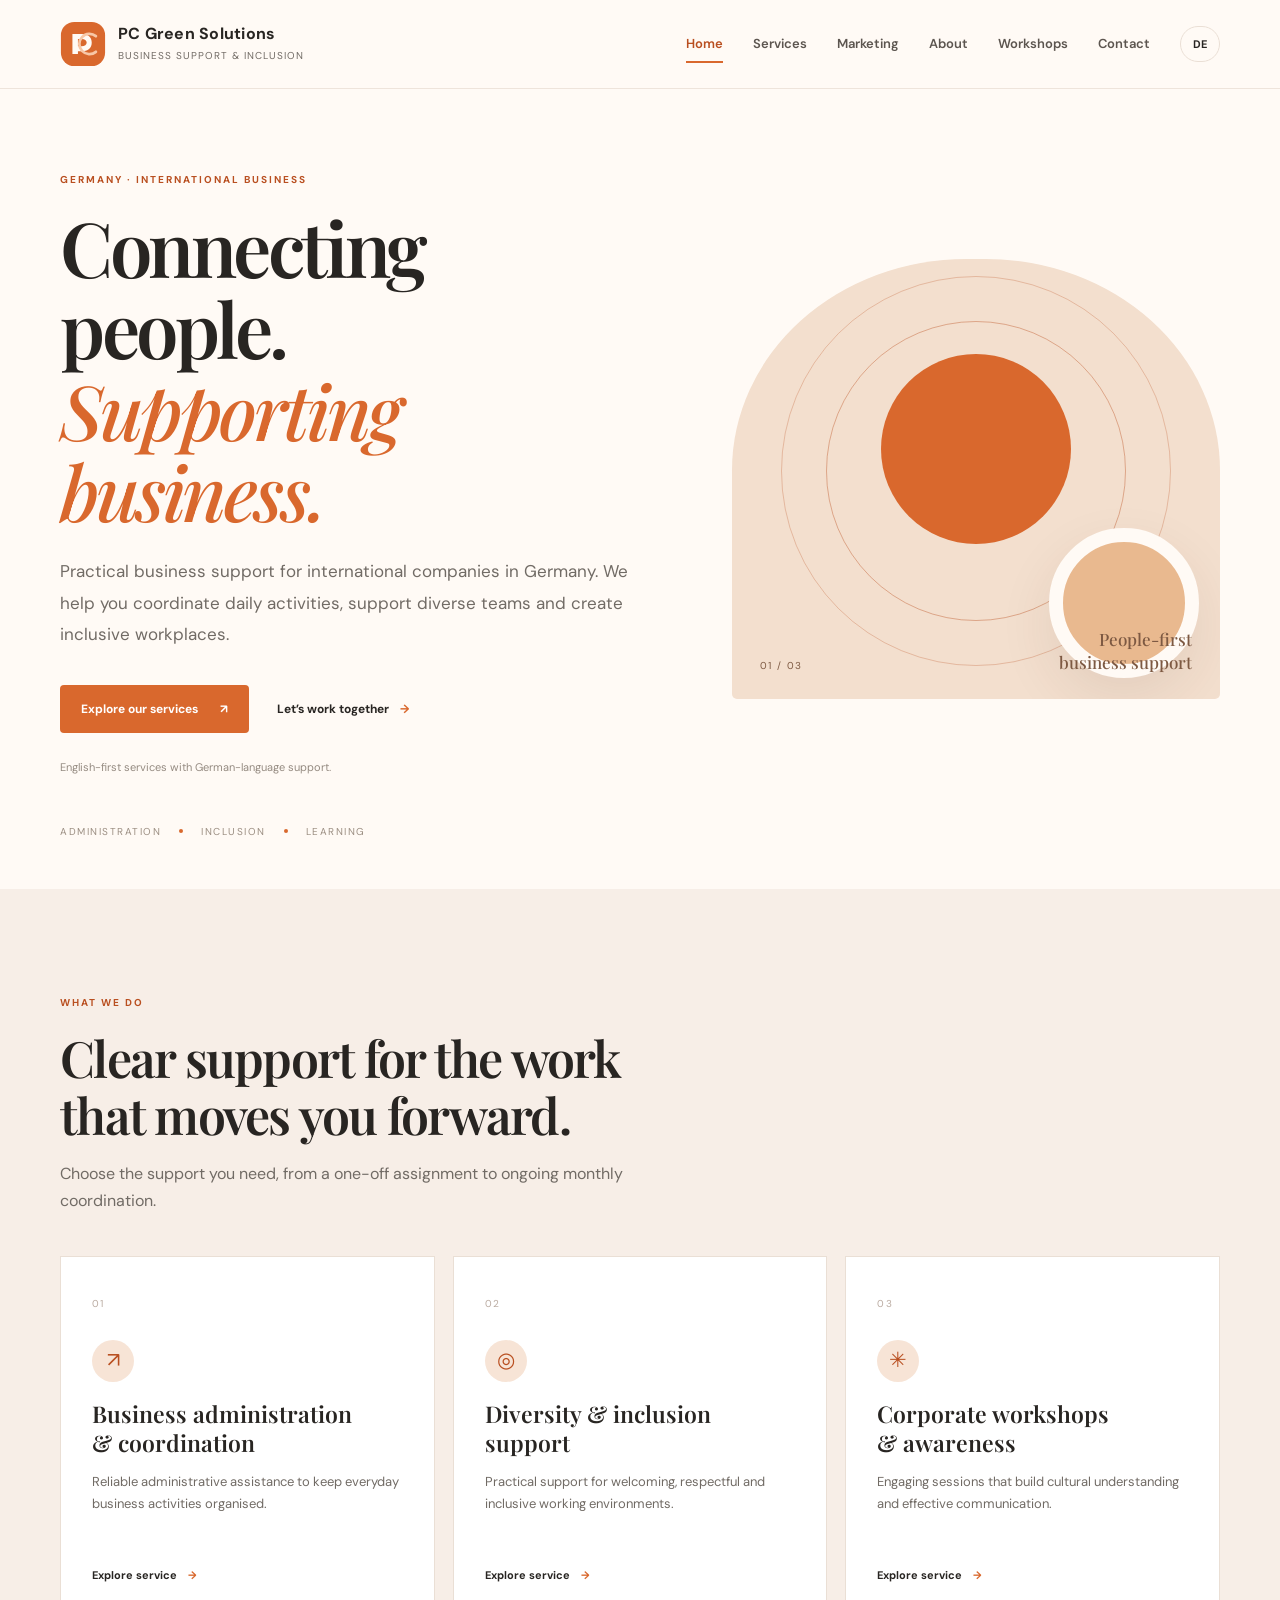
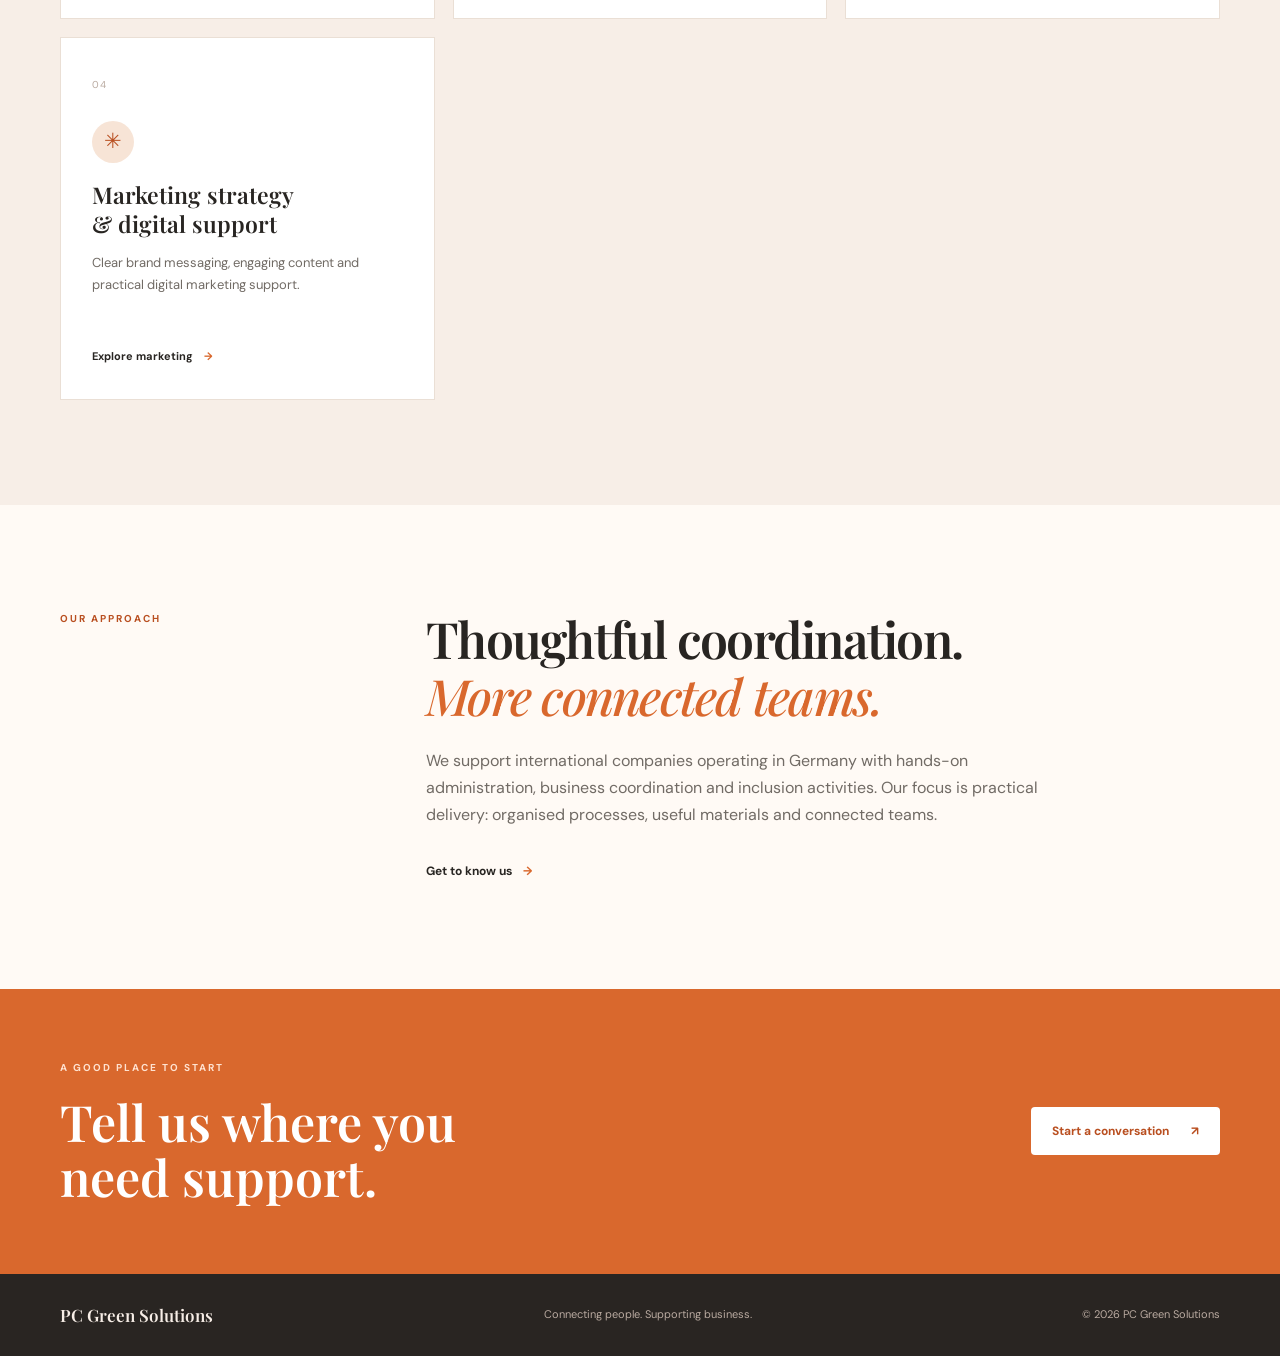
==== commit b7303c08: "Feature marketing support on homepage" ====
--- a/index.html
+++ b/index.html
@@ -1,5 +1,5 @@
 <!doctype html><html lang="en"><head><meta charset="utf-8"><meta name="viewport" content="width=device-width, initial-scale=1"><meta name="description" content="Practical business administration, coordination, inclusion support and corporate workshops for international companies in Germany."><meta name="theme-color" content="#fffaf5"><title>Home | PC Green Solutions</title><link rel="icon" href="assets/images/pc-mark.svg" type="image/svg+xml"><link rel="preconnect" href="https://fonts.googleapis.com"><link rel="preconnect" href="https://fonts.gstatic.com" crossorigin><link href="https://fonts.googleapis.com/css2?family=DM+Sans:wght@400;500;600;700&family=Playfair+Display:wght@500;600;700&display=swap" rel="stylesheet"><link rel="stylesheet" href="assets/css/style.css"></head><body><a class="skip-link" href="#main">Skip to content</a><header class="site-header"><div class="container header-inner"><a class="brand" href="index.html" aria-label="PC Green Solutions home"><img src="assets/images/pc-mark.svg" alt="" width="48" height="48"><span><strong>PC Green Solutions</strong><small>Business support &amp; inclusion</small></span></a><button class="menu-toggle" type="button" aria-expanded="false" aria-controls="primary-nav"><span class="menu-icon" aria-hidden="true">☰</span><span class="sr-only">Toggle navigation</span></button><nav class="primary-nav" id="primary-nav" aria-label="Main navigation"><a href="index.html" aria-current="page">Home</a><a href="services.html" >Services</a><a href="marketing.html" >Marketing</a><a href="about.html" >About</a><a href="workshops.html" >Workshops</a><a href="contact.html" >Contact</a><button class="language-toggle" id="language-toggle" type="button" aria-label="Switch language">DE</button></nav></div></header><main id="main">
 <section class="hero"><div class="container hero-grid"><div class="hero-copy"><p class="eyebrow">Germany · International business</p><h1>Connecting people.<br><em>Supporting business.</em></h1><p class="hero-lede">Practical business support for international companies in Germany. We help you coordinate daily activities, support diverse teams and create inclusive workplaces.</p><div class="button-row"><a class="button button-primary" href="services.html">Explore our services <span aria-hidden="true">↗</span></a><a class="text-link" href="contact.html">Let’s work together <span aria-hidden="true">→</span></a></div><p class="microcopy">English-first services with German-language support.</p></div><div class="hero-art" aria-label="A warm abstract composition of connected shapes"><div class="art-orbit orbit-one"></div><div class="art-orbit orbit-two"></div><div class="art-sun"></div><div class="art-disc"></div><div class="art-caption"><span>01 / 03</span><strong>People-first<br>business support</strong></div></div></div><div class="container hero-bottom"><span>Administration</span><i></i><span>Inclusion</span><i></i><span>Learning</span></div></section>
-<section class="section section-paper"><div class="container"><div class="section-heading"><p class="eyebrow">What we do</p><h2>Clear support for the work<br>that moves you forward.</h2><p>Choose the support you need, from a one-off assignment to ongoing monthly coordination.</p></div><div class="service-grid"><article class="service-card"><span class="card-index">01</span><div class="card-icon">↗</div><h3>Business administration<br>&amp; coordination</h3><p>Reliable administrative assistance to keep everyday business activities organised.</p><a href="services.html#administration" class="card-link">Explore service <span>→</span></a></article><article class="service-card"><span class="card-index">02</span><div class="card-icon">◎</div><h3>Diversity &amp; inclusion<br>support</h3><p>Practical support for welcoming, respectful and inclusive working environments.</p><a href="services.html#inclusion" class="card-link">Explore service <span>→</span></a></article><article class="service-card"><span class="card-index">03</span><div class="card-icon">✳</div><h3>Corporate workshops<br>&amp; awareness</h3><p>Engaging sessions that build cultural understanding and effective communication.</p><a href="services.html#workshops" class="card-link">Explore service <span>→</span></a></article></div></div></section>
+<section class="section section-paper"><div class="container"><div class="section-heading"><p class="eyebrow">What we do</p><h2>Clear support for the work<br>that moves you forward.</h2><p>Choose the support you need, from a one-off assignment to ongoing monthly coordination.</p></div><div class="service-grid"><article class="service-card"><span class="card-index">01</span><div class="card-icon">↗</div><h3>Business administration<br>&amp; coordination</h3><p>Reliable administrative assistance to keep everyday business activities organised.</p><a href="services.html#administration" class="card-link">Explore service <span>→</span></a></article><article class="service-card"><span class="card-index">02</span><div class="card-icon">◎</div><h3>Diversity &amp; inclusion<br>support</h3><p>Practical support for welcoming, respectful and inclusive working environments.</p><a href="services.html#inclusion" class="card-link">Explore service <span>→</span></a></article><article class="service-card"><span class="card-index">03</span><div class="card-icon">✳</div><h3>Corporate workshops<br>&amp; awareness</h3><p>Engaging sessions that build cultural understanding and effective communication.</p><a href="services.html#workshops" class="card-link">Explore service <span>→</span></a></article><article class="service-card"><span class="card-index">04</span><div class="card-icon">✳</div><h3>Marketing strategy<br>&amp; digital support</h3><p>Clear brand messaging, engaging content and practical digital marketing support.</p><a href="marketing.html" class="card-link">Explore marketing <span>→</span></a></article></div></div></section>
 <section class="section"><div class="container statement-grid"><p class="eyebrow">Our approach</p><div><h2>Thoughtful coordination.<br><em>More connected teams.</em></h2><p>We support international companies operating in Germany with hands-on administration, business coordination and inclusion activities. Our focus is practical delivery: organised processes, useful materials and connected teams.</p><a class="text-link" href="about.html">Get to know us <span>→</span></a></div></div></section>
 <section class="cta-band"><div class="container cta-inner"><div><p class="eyebrow">A good place to start</p><h2>Tell us where you<br>need support.</h2></div><a class="button button-light" href="contact.html">Start a conversation <span>↗</span></a></div></section></main><footer class="site-footer"><div class="container footer-inner"><a class="footer-brand" href="index.html">PC Green Solutions</a><p>Connecting people. Supporting business.</p><span>© <span data-year></span> PC Green Solutions</span></div></footer><script src="assets/js/site.js" defer></script></body></html>
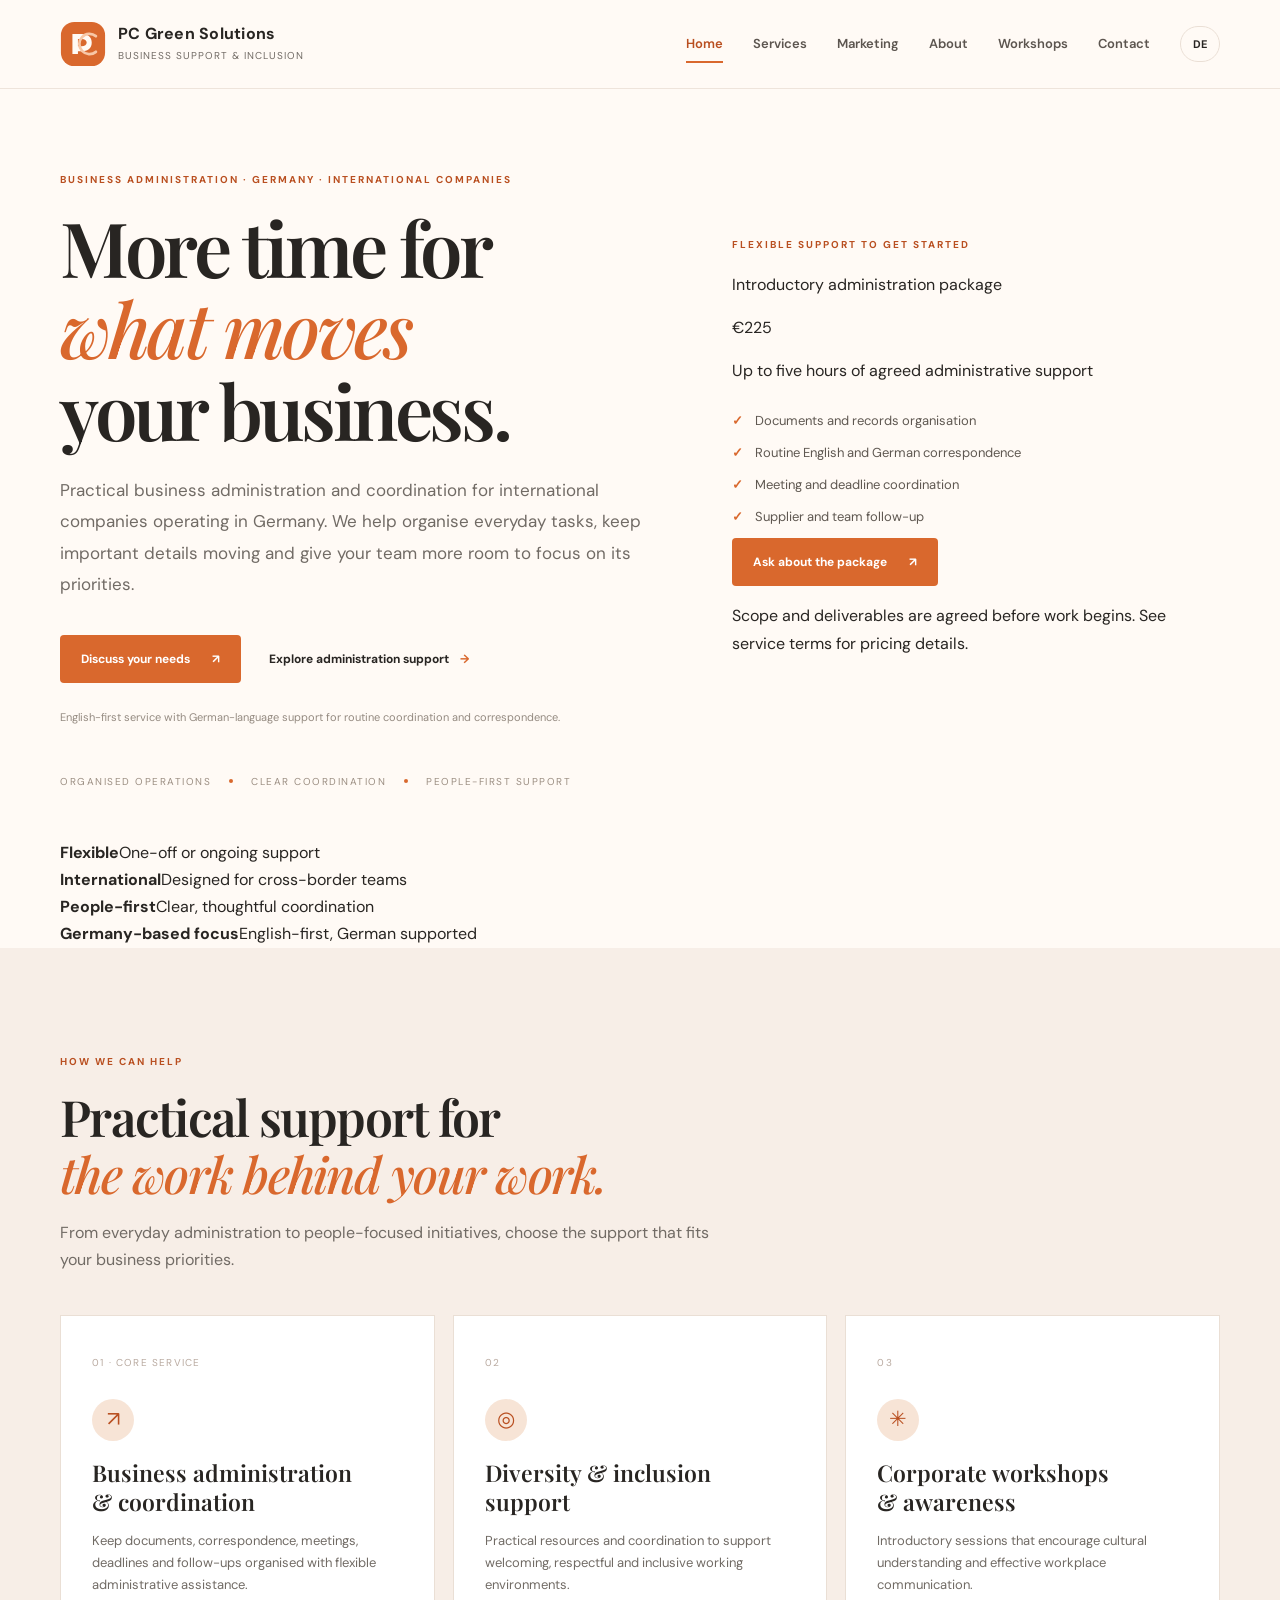
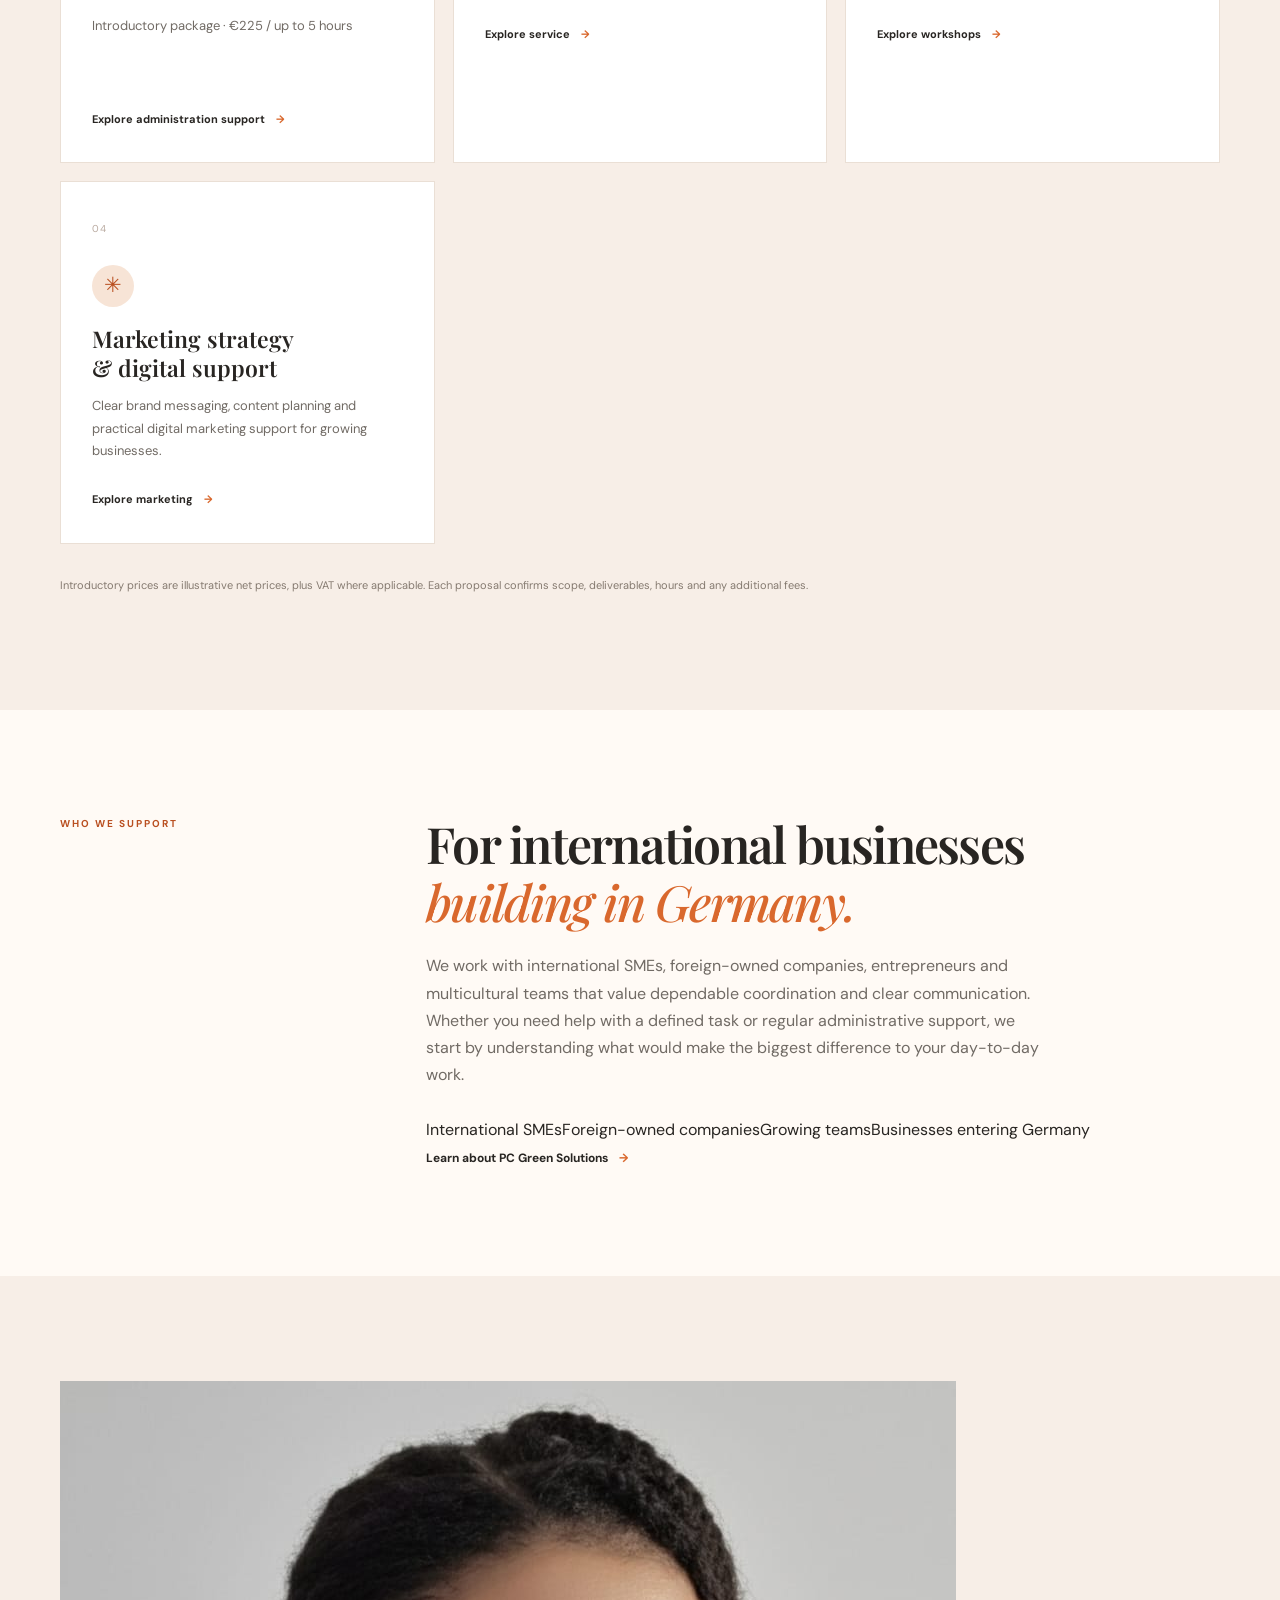
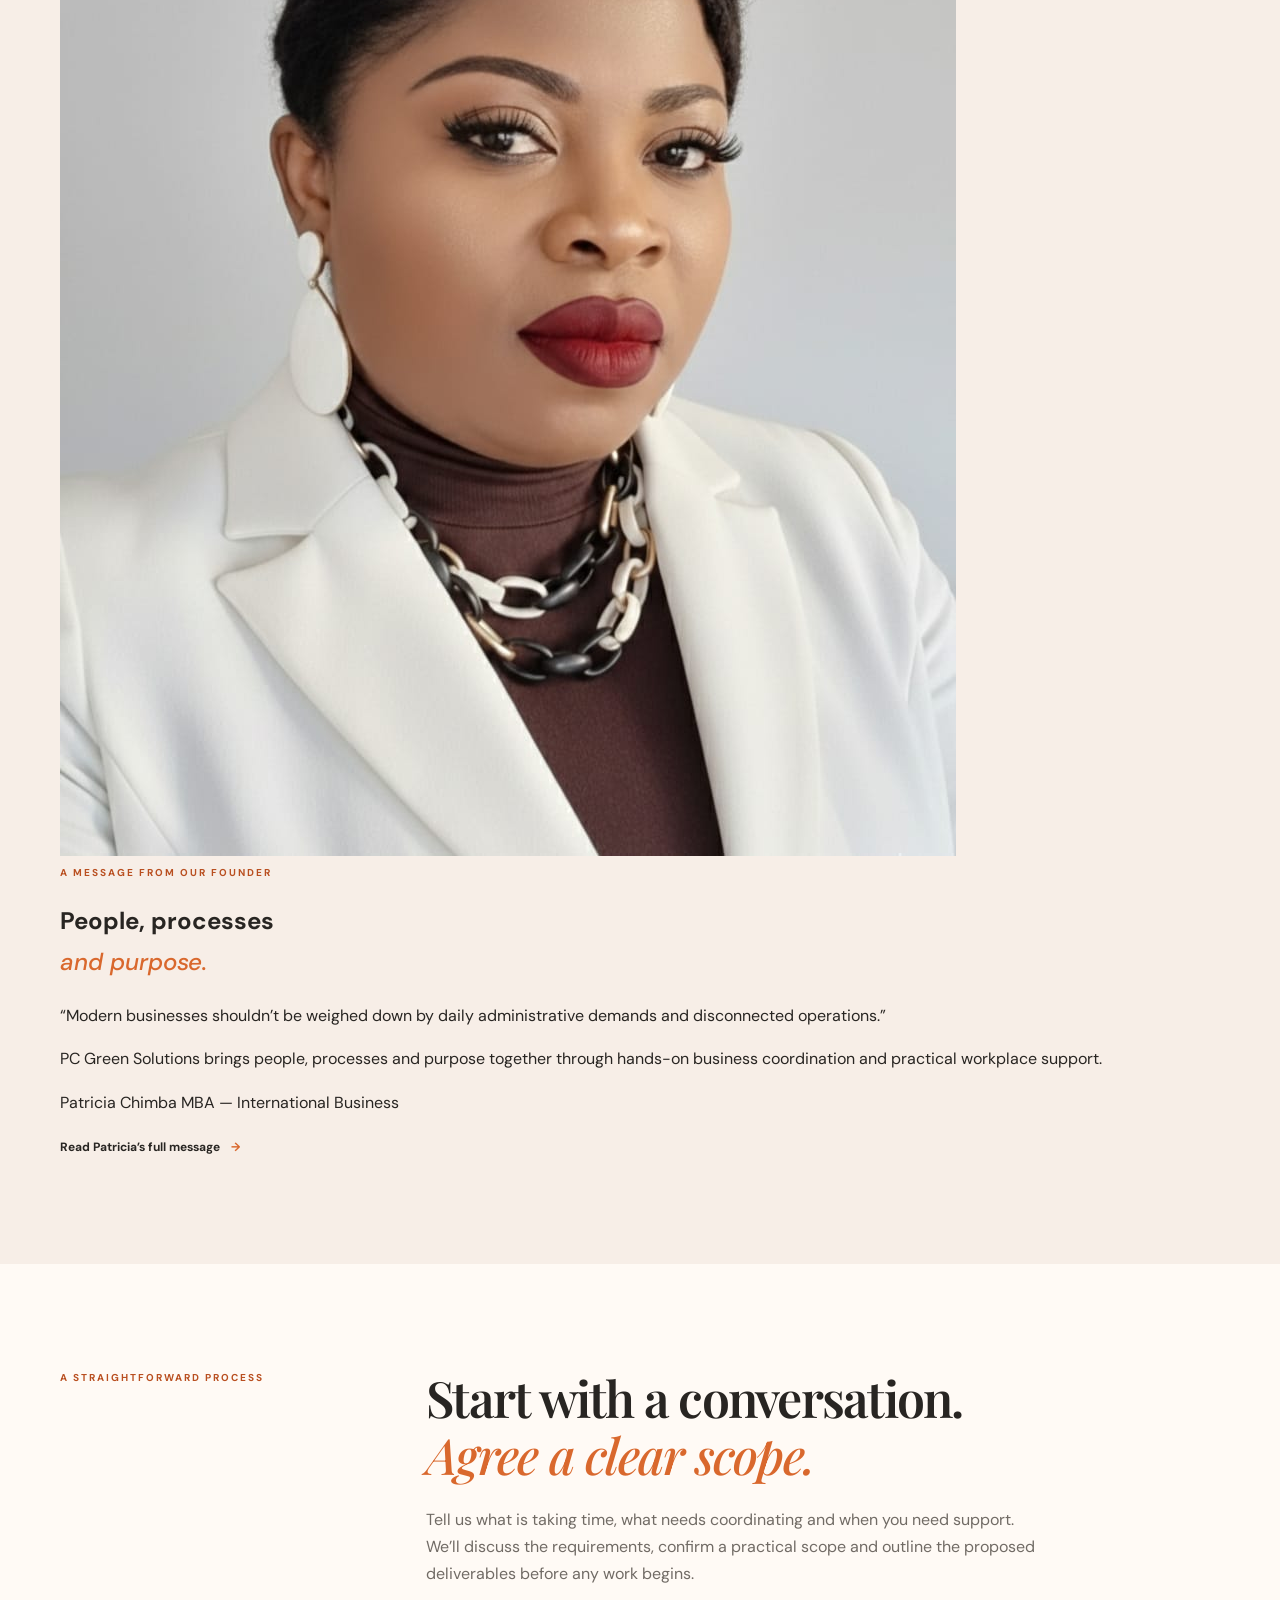
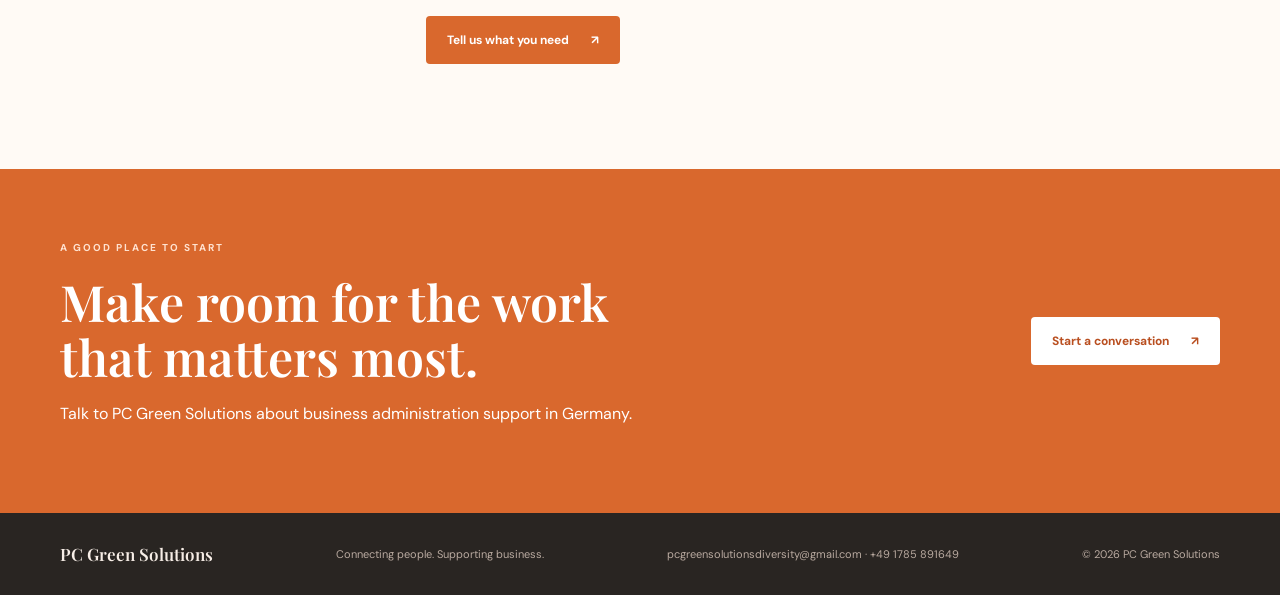
==== commit 937d8be2: "Refresh homepage for international business administration clients" ====
--- a/index.html
+++ b/index.html
@@ -1,5 +1,139 @@
-<!doctype html><html lang="en"><head><meta charset="utf-8"><meta name="viewport" content="width=device-width, initial-scale=1"><meta name="description" content="Practical business administration, coordination, inclusion support and corporate workshops for international companies in Germany."><meta name="theme-color" content="#fffaf5"><title>Home | PC Green Solutions</title><link rel="icon" href="assets/images/pc-mark.svg" type="image/svg+xml"><link rel="preconnect" href="https://fonts.googleapis.com"><link rel="preconnect" href="https://fonts.gstatic.com" crossorigin><link href="https://fonts.googleapis.com/css2?family=DM+Sans:wght@400;500;600;700&family=Playfair+Display:wght@500;600;700&display=swap" rel="stylesheet"><link rel="stylesheet" href="assets/css/style.css"></head><body><a class="skip-link" href="#main">Skip to content</a><header class="site-header"><div class="container header-inner"><a class="brand" href="index.html" aria-label="PC Green Solutions home"><img src="assets/images/pc-mark.svg" alt="" width="48" height="48"><span><strong>PC Green Solutions</strong><small>Business support &amp; inclusion</small></span></a><button class="menu-toggle" type="button" aria-expanded="false" aria-controls="primary-nav"><span class="menu-icon" aria-hidden="true">☰</span><span class="sr-only">Toggle navigation</span></button><nav class="primary-nav" id="primary-nav" aria-label="Main navigation"><a href="index.html" aria-current="page">Home</a><a href="services.html" >Services</a><a href="marketing.html" >Marketing</a><a href="about.html" >About</a><a href="workshops.html" >Workshops</a><a href="contact.html" >Contact</a><button class="language-toggle" id="language-toggle" type="button" aria-label="Switch language">DE</button></nav></div></header><main id="main">
-<section class="hero"><div class="container hero-grid"><div class="hero-copy"><p class="eyebrow">Germany · International business</p><h1>Connecting people.<br><em>Supporting business.</em></h1><p class="hero-lede">Practical business support for international companies in Germany. We help you coordinate daily activities, support diverse teams and create inclusive workplaces.</p><div class="button-row"><a class="button button-primary" href="services.html">Explore our services <span aria-hidden="true">↗</span></a><a class="text-link" href="contact.html">Let’s work together <span aria-hidden="true">→</span></a></div><p class="microcopy">English-first services with German-language support.</p></div><div class="hero-art" aria-label="A warm abstract composition of connected shapes"><div class="art-orbit orbit-one"></div><div class="art-orbit orbit-two"></div><div class="art-sun"></div><div class="art-disc"></div><div class="art-caption"><span>01 / 03</span><strong>People-first<br>business support</strong></div></div></div><div class="container hero-bottom"><span>Administration</span><i></i><span>Inclusion</span><i></i><span>Learning</span></div></section>
-<section class="section section-paper"><div class="container"><div class="section-heading"><p class="eyebrow">What we do</p><h2>Clear support for the work<br>that moves you forward.</h2><p>Choose the support you need, from a one-off assignment to ongoing monthly coordination.</p></div><div class="service-grid"><article class="service-card"><span class="card-index">01</span><div class="card-icon">↗</div><h3>Business administration<br>&amp; coordination</h3><p>Reliable administrative assistance to keep everyday business activities organised.</p><a href="services.html#administration" class="card-link">Explore service <span>→</span></a></article><article class="service-card"><span class="card-index">02</span><div class="card-icon">◎</div><h3>Diversity &amp; inclusion<br>support</h3><p>Practical support for welcoming, respectful and inclusive working environments.</p><a href="services.html#inclusion" class="card-link">Explore service <span>→</span></a></article><article class="service-card"><span class="card-index">03</span><div class="card-icon">✳</div><h3>Corporate workshops<br>&amp; awareness</h3><p>Engaging sessions that build cultural understanding and effective communication.</p><a href="services.html#workshops" class="card-link">Explore service <span>→</span></a></article><article class="service-card"><span class="card-index">04</span><div class="card-icon">✳</div><h3>Marketing strategy<br>&amp; digital support</h3><p>Clear brand messaging, engaging content and practical digital marketing support.</p><a href="marketing.html" class="card-link">Explore marketing <span>→</span></a></article></div></div></section>
-<section class="section"><div class="container statement-grid"><p class="eyebrow">Our approach</p><div><h2>Thoughtful coordination.<br><em>More connected teams.</em></h2><p>We support international companies operating in Germany with hands-on administration, business coordination and inclusion activities. Our focus is practical delivery: organised processes, useful materials and connected teams.</p><a class="text-link" href="about.html">Get to know us <span>→</span></a></div></div></section>
-<section class="cta-band"><div class="container cta-inner"><div><p class="eyebrow">A good place to start</p><h2>Tell us where you<br>need support.</h2></div><a class="button button-light" href="contact.html">Start a conversation <span>↗</span></a></div></section></main><footer class="site-footer"><div class="container footer-inner"><a class="footer-brand" href="index.html">PC Green Solutions</a><p>Connecting people. Supporting business.</p><span>© <span data-year></span> PC Green Solutions</span></div></footer><script src="assets/js/site.js" defer></script></body></html>+<!doctype html>
+<html lang="en">
+<head>
+  <meta charset="utf-8">
+  <meta name="viewport" content="width=device-width, initial-scale=1">
+  <meta name="description" content="Flexible business administration and coordination for international companies in Germany. English-first support with German-language assistance from PC Green Solutions.">
+  <meta name="theme-color" content="#fffaf5">
+  <title>PC Green Solutions | Business Administration Support in Germany</title>
+  <link rel="icon" href="assets/images/pc-mark.svg" type="image/svg+xml">
+  <link rel="preconnect" href="https://fonts.googleapis.com">
+  <link rel="preconnect" href="https://fonts.gstatic.com" crossorigin>
+  <link href="https://fonts.googleapis.com/css2?family=DM+Sans:wght@400;500;600;700&family=Playfair+Display:wght@500;600;700&display=swap" rel="stylesheet">
+  <link rel="stylesheet" href="assets/css/style.css">
+</head>
+<body>
+<a class="skip-link" href="#main">Skip to content</a>
+<header class="site-header">
+  <div class="container header-inner">
+    <a class="brand" href="index.html" aria-label="PC Green Solutions home">
+      <img src="assets/images/pc-mark.svg" alt="" width="48" height="48">
+      <span><strong>PC Green Solutions</strong><small>Business support &amp; inclusion</small></span>
+    </a>
+    <button class="menu-toggle" type="button" aria-expanded="false" aria-controls="primary-nav"><span class="menu-icon" aria-hidden="true">☰</span><span class="sr-only">Toggle navigation</span></button>
+    <nav class="primary-nav" id="primary-nav" aria-label="Main navigation">
+      <a href="index.html" aria-current="page">Home</a><a href="services.html">Services</a><a href="marketing.html">Marketing</a><a href="about.html">About</a><a href="workshops.html">Workshops</a><a href="contact.html">Contact</a><button class="language-toggle" id="language-toggle" type="button" aria-label="Switch language">DE</button>
+    </nav>
+  </div>
+</header>
+<main id="main">
+  <section class="hero home-hero">
+    <div class="container hero-grid">
+      <div class="hero-copy">
+        <p class="eyebrow">Business administration · Germany · International companies</p>
+        <h1>More time for<br><em>what moves</em><br>your business.</h1>
+        <p class="hero-lede">Practical business administration and coordination for international companies operating in Germany. We help organise everyday tasks, keep important details moving and give your team more room to focus on its priorities.</p>
+        <div class="button-row">
+          <a class="button button-primary" href="contact.html">Discuss your needs <span aria-hidden="true">↗</span></a>
+          <a class="text-link" href="services.html#administration">Explore administration support <span aria-hidden="true">→</span></a>
+        </div>
+        <p class="microcopy">English-first service with German-language support for routine coordination and correspondence.</p>
+      </div>
+      <div class="home-hero-panel">
+        <p class="eyebrow">Flexible support to get started</p>
+        <span class="home-price-label">Introductory administration package</span>
+        <p class="home-price">€225</p>
+        <p class="home-price-detail">Up to five hours of agreed administrative support</p>
+        <ul class="check-list">
+          <li>Documents and records organisation</li>
+          <li>Routine English and German correspondence</li>
+          <li>Meeting and deadline coordination</li>
+          <li>Supplier and team follow-up</li>
+        </ul>
+        <a class="button button-primary home-price-button" href="contact.html">Ask about the package <span aria-hidden="true">↗</span></a>
+        <p class="home-price-footnote">Scope and deliverables are agreed before work begins. See service terms for pricing details.</p>
+      </div>
+    </div>
+    <div class="container hero-bottom"><span>Organised operations</span><i></i><span>Clear coordination</span><i></i><span>People-first support</span></div>
+  </section>
+
+  <section class="proof-strip" aria-label="Service highlights">
+    <div class="container proof-grid"><div><strong>Flexible</strong><span>One-off or ongoing support</span></div><div><strong>International</strong><span>Designed for cross-border teams</span></div><div><strong>People-first</strong><span>Clear, thoughtful coordination</span></div><div><strong>Germany-based focus</strong><span>English-first, German supported</span></div></div>
+  </section>
+
+  <section class="section section-paper">
+    <div class="container">
+      <div class="section-heading">
+        <p class="eyebrow">How we can help</p>
+        <h2>Practical support for<br><em>the work behind your work.</em></h2>
+        <p>From everyday administration to people-focused initiatives, choose the support that fits your business priorities.</p>
+      </div>
+      <div class="service-grid home-services">
+        <article class="service-card service-card-featured">
+          <span class="card-index">01 · CORE SERVICE</span><div class="card-icon">↗</div>
+          <h3>Business administration<br>&amp; coordination</h3>
+          <p>Keep documents, correspondence, meetings, deadlines and follow-ups organised with flexible administrative assistance.</p>
+          <p class="home-card-price">Introductory package · €225 / up to 5 hours</p>
+          <a href="services.html#administration" class="card-link">Explore administration support <span>→</span></a>
+        </article>
+        <article class="service-card">
+          <span class="card-index">02</span><div class="card-icon">◎</div>
+          <h3>Diversity &amp; inclusion<br>support</h3>
+          <p>Practical resources and coordination to support welcoming, respectful and inclusive working environments.</p>
+          <a href="services.html#inclusion" class="card-link">Explore service <span>→</span></a>
+        </article>
+        <article class="service-card">
+          <span class="card-index">03</span><div class="card-icon">✳</div>
+          <h3>Corporate workshops<br>&amp; awareness</h3>
+          <p>Introductory sessions that encourage cultural understanding and effective workplace communication.</p>
+          <a href="services.html#workshops" class="card-link">Explore workshops <span>→</span></a>
+        </article>
+        <article class="service-card">
+          <span class="card-index">04</span><div class="card-icon">✳</div>
+          <h3>Marketing strategy<br>&amp; digital support</h3>
+          <p>Clear brand messaging, content planning and practical digital marketing support for growing businesses.</p>
+          <a href="marketing.html" class="card-link">Explore marketing <span>→</span></a>
+        </article>
+      </div>
+      <p class="fine-print">Introductory prices are illustrative net prices, plus VAT where applicable. Each proposal confirms scope, deliverables, hours and any additional fees.</p>
+    </div>
+  </section>
+
+  <section class="section">
+    <div class="container statement-grid">
+      <p class="eyebrow">Who we support</p>
+      <div><h2>For international businesses<br><em>building in Germany.</em></h2><p>We work with international SMEs, foreign-owned companies, entrepreneurs and multicultural teams that value dependable coordination and clear communication. Whether you need help with a defined task or regular administrative support, we start by understanding what would make the biggest difference to your day-to-day work.</p><div class="audience-tags"><span>International SMEs</span><span>Foreign-owned companies</span><span>Growing teams</span><span>Businesses entering Germany</span></div><a class="text-link" href="about.html">Learn about PC Green Solutions <span>→</span></a></div>
+    </div>
+  </section>
+
+  <section class="section section-paper">
+    <div class="container founder-preview">
+      <div class="founder-preview-image-wrap"><img src="assets/images/2026-02-24%20Chimba.jpg" alt="Patricia Chimba, founder of PC Green Solutions" loading="lazy"></div>
+      <div class="founder-preview-copy">
+        <p class="eyebrow">A message from our founder</p>
+        <h2>People, processes<br><em>and purpose.</em></h2>
+        <p>“Modern businesses shouldn’t be weighed down by daily administrative demands and disconnected operations.”</p>
+        <p>PC Green Solutions brings people, processes and purpose together through hands-on business coordination and practical workplace support.</p>
+        <p class="founder-preview-signature">Patricia Chimba <span>MBA — International Business</span></p>
+        <a class="text-link" href="about.html">Read Patricia’s full message <span>→</span></a>
+      </div>
+    </div>
+  </section>
+
+  <section class="section">
+    <div class="container statement-grid">
+      <p class="eyebrow">A straightforward process</p>
+      <div><h2>Start with a conversation.<br><em>Agree a clear scope.</em></h2><p>Tell us what is taking time, what needs coordinating and when you need support. We’ll discuss the requirements, confirm a practical scope and outline the proposed deliverables before any work begins.</p><a class="button button-primary" href="contact.html">Tell us what you need <span>↗</span></a></div>
+    </div>
+  </section>
+
+  <section class="cta-band">
+    <div class="container cta-inner"><div><p class="eyebrow">A good place to start</p><h2>Make room for the work<br>that matters most.</h2><p class="cta-subcopy">Talk to PC Green Solutions about business administration support in Germany.</p></div><a class="button button-light" href="contact.html">Start a conversation <span>↗</span></a></div>
+  </section>
+</main>
+<footer class="site-footer">
+  <div class="container footer-inner"><a class="footer-brand" href="index.html">PC Green Solutions</a><p>Connecting people. Supporting business.</p><span><a href="mailto:pcgreensolutionsdiversity@gmail.com">pcgreensolutionsdiversity@gmail.com</a> · <a href="tel:+491785891649">+49 1785 891649</a></span><span>© <span data-year></span> PC Green Solutions</span></div>
+</footer>
+<script src="assets/js/site.js" defer></script>
+</body>
+</html>
--- a/assets/css/style.css
+++ b/assets/css/style.css
@@ -1 +1,19 @@
-:root{--orange:#d9682d;--orange-deep:#b94f20;--orange-soft:#f7e4d6;--ink:#282522;--muted:#716b65;--paper:#fffaf5;--white:#fff;--line:#eadfd5;--serif:"Playfair Display",Georgia,serif;--sans:"DM Sans",Arial,sans-serif;--shadow:0 22px 55px rgba(77,48,29,.09)}*{box-sizing:border-box}html{scroll-behavior:smooth;scroll-padding-top:100px}body{margin:0;background:var(--paper);color:var(--ink);font:16px/1.7 var(--sans);-webkit-font-smoothing:antialiased}a{color:inherit;text-decoration:none}button{font:inherit}a:focus-visible,button:focus-visible{outline:3px solid var(--orange);outline-offset:4px}.container{width:min(1160px,calc(100% - 48px));margin-inline:auto}.narrow{max-width:900px;margin-left:max(24px,calc((100% - 1160px)/2))}.skip-link,.sr-only{position:absolute;width:1px;height:1px;padding:0;margin:-1px;overflow:hidden;clip:rect(0,0,0,0);white-space:nowrap;border:0}.skip-link:focus{width:auto;height:auto;clip:auto;margin:0;top:10px;left:10px;padding:10px 14px;background:#fff;z-index:99}.site-header{position:sticky;top:0;z-index:30;background:rgba(255,250,245,.94);backdrop-filter:blur(16px);border-bottom:1px solid rgba(234,223,213,.8)}.header-inner{min-height:88px;display:flex;align-items:center;justify-content:space-between;gap:30px}.brand{display:flex;align-items:center;gap:12px}.brand img{display:block;width:46px;height:46px}.brand strong{display:block;font-size:16px;line-height:1.2;letter-spacing:.015em}.brand small{display:block;margin-top:4px;color:var(--muted);font-size:10px;letter-spacing:.1em;text-transform:uppercase}.primary-nav{display:flex;align-items:center;gap:30px;font-size:13px;font-weight:600}.primary-nav a{position:relative;padding:8px 0;color:#5c554f}.primary-nav a:hover,.primary-nav a[aria-current=page]{color:var(--orange-deep)}.primary-nav a[aria-current=page]:after{content:"";position:absolute;left:0;right:0;bottom:0;height:2px;background:var(--orange)}.language-toggle{border:1px solid var(--line);background:transparent;border-radius:999px;padding:8px 12px;color:var(--ink);font-size:11px;font-weight:700}.menu-toggle{display:none;border:1px solid var(--line);background:#fff;border-radius:8px;padding:9px 12px}.hero{padding:82px 0 24px;overflow:hidden}.hero-grid{display:grid;grid-template-columns:1.1fr .9fr;align-items:center;gap:75px}.eyebrow{margin:0 0 18px;color:var(--orange-deep);font-size:10px;font-weight:700;letter-spacing:.2em;text-transform:uppercase}.hero h1,.page-hero h1{margin:0;font:600 clamp(46px,6vw,76px)/1.07 var(--serif);letter-spacing:-.045em}.hero h1 em,.page-hero h1 em,h2 em{color:var(--orange);font-weight:500}.hero-lede{max-width:600px;margin:25px 0 0;color:var(--muted);font-size:17px;line-height:1.85}.button-row{display:flex;align-items:center;gap:28px;flex-wrap:wrap;margin-top:34px}.button{display:inline-flex;align-items:center;gap:22px;padding:14px 21px;border-radius:4px;font-size:12px;font-weight:700;transition:transform .2s,background .2s}.button:hover{transform:translateY(-2px)}.button-primary{background:var(--orange);color:white}.button-primary:hover{background:var(--orange-deep)}.button-light{background:white;color:var(--orange-deep)}.text-link{font-size:12px;font-weight:700}.text-link span,.card-link span{color:var(--orange);margin-left:8px}.microcopy{margin-top:25px;color:#948a80;font-size:11px}.hero-art{position:relative;min-height:440px;border-radius:48% 48% 5px 5px;background:#f3dfce;overflow:hidden}.art-orbit{position:absolute;border:1px solid rgba(185,79,32,.28);border-radius:50%;width:390px;height:390px;left:50%;top:48%;transform:translate(-50%,-50%)}.orbit-two{width:300px;height:300px;border-color:rgba(185,79,32,.4)}.art-sun{position:absolute;width:190px;height:190px;left:50%;top:43%;transform:translate(-50%,-50%);border-radius:50%;background:var(--orange)}.art-disc{position:absolute;width:150px;height:150px;left:65%;top:61%;border-radius:50%;background:#e9b98f;border:14px solid var(--paper);box-shadow:var(--shadow)}.art-caption{position:absolute;bottom:25px;left:28px;right:28px;display:flex;align-items:end;justify-content:space-between;color:#7d5942}.art-caption span{font-size:10px;letter-spacing:.14em}.art-caption strong{font:500 17px/1.35 var(--serif);text-align:right}.hero-bottom{display:flex;align-items:center;gap:18px;padding:35px 0 25px;color:#9b8e82;font-size:10px;letter-spacing:.15em;text-transform:uppercase}.hero-bottom i{width:4px;height:4px;border-radius:50%;background:var(--orange)}.section{padding:105px 0}.section-paper{background:#f7eee7}.section-heading{max-width:650px;margin-bottom:42px}.section-heading h2,.statement-grid h2,.about-grid h2,.language-grid h2,.contact-grid h2{margin:0;font:600 clamp(34px,4vw,50px)/1.15 var(--serif);letter-spacing:-.035em}.section-heading>p:last-child,.statement-grid p:not(.eyebrow),.prose p,.contact-grid>div>p:not(.eyebrow){color:var(--muted)}.service-grid{display:grid;grid-template-columns:repeat(3,1fr);gap:18px}.service-card{position:relative;min-height:300px;padding:31px;background:white;border:1px solid var(--line);transition:transform .25s,box-shadow .25s}.service-card:hover{transform:translateY(-5px);box-shadow:var(--shadow)}.card-index{color:#b9aaa0;font-size:10px;letter-spacing:.12em}.card-icon{display:grid;place-items:center;width:42px;height:42px;margin:25px 0 18px;border-radius:50%;background:var(--orange-soft);color:var(--orange-deep);font-size:21px}.service-card h3{margin:0;font:600 23px/1.25 var(--serif)}.service-card p{min-height:72px;color:var(--muted);font-size:13px}.card-link{display:inline-block;margin-top:10px;font-size:11px;font-weight:700}.statement-grid{display:grid;grid-template-columns:.55fr 1.45fr;gap:65px}.statement-grid>div{max-width:700px}.statement-grid p:not(.eyebrow){max-width:620px;margin:22px 0 28px}.cta-band{padding:70px 0;background:var(--orange);color:white}.cta-inner{display:flex;align-items:center;justify-content:space-between;gap:35px}.cta-band .eyebrow{color:#ffe2d0}.cta-band h2{margin:0;font:600 clamp(34px,4vw,50px)/1.1 var(--serif)}.page-hero{padding:95px 0 85px}.page-hero .hero-lede{max-width:650px}.service-detail-list{display:grid;gap:0}.service-detail{display:grid;grid-template-columns:70px 1fr 230px;gap:35px;padding:55px 0;border-bottom:1px solid var(--line);scroll-margin-top:110px}.service-detail:first-child{padding-top:5px}.detail-number{font:500 25px var(--serif);color:var(--orange)}.service-detail h2{margin:0 0 16px;font:600 clamp(29px,3.5vw,42px)/1.15 var(--serif)}.service-detail>div:nth-child(2)>p:not(.eyebrow){max-width:650px;color:var(--muted)}.check-list{padding:0;list-style:none;margin:25px 0 0}.check-list li{margin:10px 0;color:#5f5851;font-size:13px}.check-list li:before{content:"✓";color:var(--orange);margin-right:12px;font-weight:700}.price-note{align-self:center;padding:23px;background:#fff;border:1px solid var(--line)}.price-note span{display:block;color:#8d8178;font-size:10px;text-transform:uppercase;letter-spacing:.12em}.price-note strong{display:block;margin:10px 0 2px;color:var(--orange-deep);font:600 28px var(--serif)}.price-note p{margin:0;color:var(--muted);font-size:12px}.fine-print{margin-top:32px;color:#857a70;font-size:11px;line-height:1.7}.about-grid,.language-grid,.contact-grid{display:grid;grid-template-columns:1fr 1fr;gap:90px}.prose p{margin-top:0;margin-bottom:20px}.audience-grid{display:grid;grid-template-columns:repeat(4,1fr);gap:12px}.audience-grid div{padding:25px 20px;border:1px solid var(--line);background:white;font:500 17px/1.3 var(--serif)}.language-panel{padding:85px 0;background:#f1dfd1}.language-grid h3{margin:0 0 8px;font:600 19px var(--serif)}.language-grid p{margin:0 0 24px;color:var(--muted);font-size:13px}.workshop-table{border-top:1px solid var(--line)}.workshop-table article{display:grid;grid-template-columns:65px 1fr 90px;gap:20px;align-items:center;padding:20px 0;border-bottom:1px solid var(--line)}.workshop-table article>span{color:var(--orange);font-size:11px}.workshop-table h3{margin:0;font:500 20px var(--serif)}.workshop-table b{justify-self:end;color:var(--muted);font-size:11px;font-weight:500}.contact-topics{display:flex;flex-wrap:wrap;gap:9px;margin-top:25px}.contact-topics span{padding:9px 12px;border-radius:3px;background:var(--orange-soft);color:var(--orange-deep);font-size:11px}.contact-placeholder{padding:36px;background:#fff;border:1px solid var(--line);box-shadow:var(--shadow)}.placeholder-mark{color:var(--orange);font-size:28px}.contact-placeholder h3{font:600 25px var(--serif)}.contact-placeholder p{color:var(--muted);font-size:13px}.contact-placeholder .fine-print{font-size:10px}.site-footer{padding:30px 0;background:#292522;color:#f7eee7}.footer-inner{display:flex;align-items:center;justify-content:space-between;gap:20px;flex-wrap:wrap}.footer-brand{font:600 17px var(--serif)}.footer-inner p,.footer-inner>span{margin:0;color:#b9aaa0;font-size:11px}@media(max-width:900px){.hero-grid{gap:35px}.hero-art{min-height:370px}.service-detail{grid-template-columns:48px 1fr 190px;gap:20px}.about-grid,.language-grid,.contact-grid{gap:40px}}@media(max-width:720px){.container{width:min(100% - 36px,560px)}.header-inner{min-height:76px}.brand img{width:41px;height:41px}.brand strong{font-size:14px}.brand small{font-size:8px}.menu-toggle{display:block}.primary-nav{display:none;position:absolute;top:76px;left:0;right:0;padding:20px 24px 25px;background:var(--paper);border-bottom:1px solid var(--line);flex-direction:column;align-items:stretch;gap:10px}.primary-nav.open{display:flex}.primary-nav a{padding:9px 0}.language-toggle{align-self:flex-start;margin-top:8px}.hero{padding-top:55px}.hero-grid{grid-template-columns:1fr;gap:35px}.hero h1,.page-hero h1{font-size:clamp(43px,12vw,62px)}.hero-art{min-height:330px;max-width:470px;width:100%;margin:auto}.hero-bottom{padding-top:24px;gap:11px;font-size:8px}.section{padding:72px 0}.service-grid{grid-template-columns:1fr}.service-card{min-height:0}.service-card p{min-height:0}.statement-grid,.about-grid,.language-grid,.contact-grid{grid-template-columns:1fr;gap:24px}.cta-inner{align-items:flex-start;flex-direction:column}.page-hero{padding:65px 0 55px}.service-detail{grid-template-columns:38px 1fr;gap:14px;padding:38px 0}.price-note{grid-column:2;max-width:260px;width:100%;margin-top:5px}.audience-grid{grid-template-columns:1fr 1fr}.workshop-table article{grid-template-columns:35px 1fr 65px;gap:10px}.workshop-table h3{font-size:17px}.footer-inner{align-items:flex-start;flex-direction:column;gap:8px}}@media(prefers-reduced-motion:reduce){html{scroll-behavior:auto}*,*:before,*:after{transition:none!important}}+:root{--orange:#d9682d;--orange-deep:#b94f20;--orange-soft:#f7e4d6;--ink:#282522;--muted:#716b65;--paper:#fffaf5;--white:#fff;--line:#eadfd5;--serif:"Playfair Display",Georgia,serif;--sans:"DM Sans",Arial,sans-serif;--shadow:0 22px 55px rgba(77,48,29,.09)}*{box-sizing:border-box}html{scroll-behavior:smooth;scroll-padding-top:100px}body{margin:0;background:var(--paper);color:var(--ink);font:16px/1.7 var(--sans);-webkit-font-smoothing:antialiased}a{color:inherit;text-decoration:none}button{font:inherit}a:focus-visible,button:focus-visible{outline:3px solid var(--orange);outline-offset:4px}.container{width:min(1160px,calc(100% - 48px));margin-inline:auto}.narrow{max-width:900px;margin-left:max(24px,calc((100% - 1160px)/2))}.skip-link,.sr-only{position:absolute;width:1px;height:1px;padding:0;margin:-1px;overflow:hidden;clip:rect(0,0,0,0);white-space:nowrap;border:0}.skip-link:focus{width:auto;height:auto;clip:auto;margin:0;top:10px;left:10px;padding:10px 14px;background:#fff;z-index:99}.site-header{position:sticky;top:0;z-index:30;background:rgba(255,250,245,.94);backdrop-filter:blur(16px);border-bottom:1px solid rgba(234,223,213,.8)}.header-inner{min-height:88px;display:flex;align-items:center;justify-content:space-between;gap:30px}.brand{display:flex;align-items:center;gap:12px}.brand img{display:block;width:46px;height:46px}.brand strong{display:block;font-size:16px;line-height:1.2;letter-spacing:.015em}.brand small{display:block;margin-top:4px;color:var(--muted);font-size:10px;letter-spacing:.1em;text-transform:uppercase}.primary-nav{display:flex;align-items:center;gap:30px;font-size:13px;font-weight:600}.primary-nav a{position:relative;padding:8px 0;color:#5c554f}.primary-nav a:hover,.primary-nav a[aria-current=page]{color:var(--orange-deep)}.primary-nav a[aria-current=page]:after{content:"";position:absolute;left:0;right:0;bottom:0;height:2px;background:var(--orange)}.language-toggle{border:1px solid var(--line);background:transparent;border-radius:999px;padding:8px 12px;color:var(--ink);font-size:11px;font-weight:700}.menu-toggle{display:none;border:1px solid var(--line);background:#fff;border-radius:8px;padding:9px 12px}.hero{padding:82px 0 24px;overflow:hidden}.hero-grid{display:grid;grid-template-columns:1.1fr .9fr;align-items:center;gap:75px}.eyebrow{margin:0 0 18px;color:var(--orange-deep);font-size:10px;font-weight:700;letter-spacing:.2em;text-transform:uppercase}.hero h1,.page-hero h1{margin:0;font:600 clamp(46px,6vw,76px)/1.07 var(--serif);letter-spacing:-.045em}.hero h1 em,.page-hero h1 em,h2 em{color:var(--orange);font-weight:500}.hero-lede{max-width:600px;margin:25px 0 0;color:var(--muted);font-size:17px;line-height:1.85}.button-row{display:flex;align-items:center;gap:28px;flex-wrap:wrap;margin-top:34px}.button{display:inline-flex;align-items:center;gap:22px;padding:14px 21px;border-radius:4px;font-size:12px;font-weight:700;transition:transform .2s,background .2s}.button:hover{transform:translateY(-2px)}.button-primary{background:var(--orange);color:white}.button-primary:hover{background:var(--orange-deep)}.button-light{background:white;color:var(--orange-deep)}.text-link{font-size:12px;font-weight:700}.text-link span,.card-link span{color:var(--orange);margin-left:8px}.microcopy{margin-top:25px;color:#948a80;font-size:11px}.hero-art{position:relative;min-height:440px;border-radius:48% 48% 5px 5px;background:#f3dfce;overflow:hidden}.art-orbit{position:absolute;border:1px solid rgba(185,79,32,.28);border-radius:50%;width:390px;height:390px;left:50%;top:48%;transform:translate(-50%,-50%)}.orbit-two{width:300px;height:300px;border-color:rgba(185,79,32,.4)}.art-sun{position:absolute;width:190px;height:190px;left:50%;top:43%;transform:translate(-50%,-50%);border-radius:50%;background:var(--orange)}.art-disc{position:absolute;width:150px;height:150px;left:65%;top:61%;border-radius:50%;background:#e9b98f;border:14px solid var(--paper);box-shadow:var(--shadow)}.art-caption{position:absolute;bottom:25px;left:28px;right:28px;display:flex;align-items:end;justify-content:space-between;color:#7d5942}.art-caption span{font-size:10px;letter-spacing:.14em}.art-caption strong{font:500 17px/1.35 var(--serif);text-align:right}.hero-bottom{display:flex;align-items:center;gap:18px;padding:35px 0 25px;color:#9b8e82;font-size:10px;letter-spacing:.15em;text-transform:uppercase}.hero-bottom i{width:4px;height:4px;border-radius:50%;background:var(--orange)}.section{padding:105px 0}.section-paper{background:#f7eee7}.section-heading{max-width:650px;margin-bottom:42px}.section-heading h2,.statement-grid h2,.about-grid h2,.language-grid h2,.contact-grid h2{margin:0;font:600 clamp(34px,4vw,50px)/1.15 var(--serif);letter-spacing:-.035em}.section-heading>p:last-child,.statement-grid p:not(.eyebrow),.prose p,.contact-grid>div>p:not(.eyebrow){color:var(--muted)}.service-grid{display:grid;grid-template-columns:repeat(3,1fr);gap:18px}.service-card{position:relative;min-height:300px;padding:31px;background:white;border:1px solid var(--line);transition:transform .25s,box-shadow .25s}.service-card:hover{transform:translateY(-5px);box-shadow:var(--shadow)}.card-index{color:#b9aaa0;font-size:10px;letter-spacing:.12em}.card-icon{display:grid;place-items:center;width:42px;height:42px;margin:25px 0 18px;border-radius:50%;background:var(--orange-soft);color:var(--orange-deep);font-size:21px}.service-card h3{margin:0;font:600 23px/1.25 var(--serif)}.service-card p{min-height:72px;color:var(--muted);font-size:13px}.card-link{display:inline-block;margin-top:10px;font-size:11px;font-weight:700}.statement-grid{display:grid;grid-template-columns:.55fr 1.45fr;gap:65px}.statement-grid>div{max-width:700px}.statement-grid p:not(.eyebrow){max-width:620px;margin:22px 0 28px}.cta-band{padding:70px 0;background:var(--orange);color:white}.cta-inner{display:flex;align-items:center;justify-content:space-between;gap:35px}.cta-band .eyebrow{color:#ffe2d0}.cta-band h2{margin:0;font:600 clamp(34px,4vw,50px)/1.1 var(--serif)}.page-hero{padding:95px 0 85px}.page-hero .hero-lede{max-width:650px}.service-detail-list{display:grid;gap:0}.service-detail{display:grid;grid-template-columns:70px 1fr 230px;gap:35px;padding:55px 0;border-bottom:1px solid var(--line);scroll-margin-top:110px}.service-detail:first-child{padding-top:5px}.detail-number{font:500 25px var(--serif);color:var(--orange)}.service-detail h2{margin:0 0 16px;font:600 clamp(29px,3.5vw,42px)/1.15 var(--serif)}.service-detail>div:nth-child(2)>p:not(.eyebrow){max-width:650px;color:var(--muted)}.check-list{padding:0;list-style:none;margin:25px 0 0}.check-list li{margin:10px 0;color:#5f5851;font-size:13px}.check-list li:before{content:"✓";color:var(--orange);margin-right:12px;font-weight:700}.price-note{align-self:center;padding:23px;background:#fff;border:1px solid var(--line)}.price-note span{display:block;color:#8d8178;font-size:10px;text-transform:uppercase;letter-spacing:.12em}.price-note strong{display:block;margin:10px 0 2px;color:var(--orange-deep);font:600 28px var(--serif)}.price-note p{margin:0;color:var(--muted);font-size:12px}.fine-print{margin-top:32px;color:#857a70;font-size:11px;line-height:1.7}.about-grid,.language-grid,.contact-grid{display:grid;grid-template-columns:1fr 1fr;gap:90px}.prose p{margin-top:0;margin-bottom:20px}.audience-grid{display:grid;grid-template-columns:repeat(4,1fr);gap:12px}.audience-grid div{padding:25px 20px;border:1px solid var(--line);background:white;font:500 17px/1.3 var(--serif)}.language-panel{padding:85px 0;background:#f1dfd1}.language-grid h3{margin:0 0 8px;font:600 19px var(--serif)}.language-grid p{margin:0 0 24px;color:var(--muted);font-size:13px}.workshop-table{border-top:1px solid var(--line)}.workshop-table article{display:grid;grid-template-columns:65px 1fr 90px;gap:20px;align-items:center;padding:20px 0;border-bottom:1px solid var(--line)}.workshop-table article>span{color:var(--orange);font-size:11px}.workshop-table h3{margin:0;font:500 20px var(--serif)}.workshop-table b{justify-self:end;color:var(--muted);font-size:11px;font-weight:500}.contact-topics{display:flex;flex-wrap:wrap;gap:9px;margin-top:25px}.contact-topics span{padding:9px 12px;border-radius:3px;background:var(--orange-soft);color:var(--orange-deep);font-size:11px}.contact-placeholder{padding:36px;background:#fff;border:1px solid var(--line);box-shadow:var(--shadow)}.placeholder-mark{color:var(--orange);font-size:28px}.contact-placeholder h3{font:600 25px var(--serif)}.contact-placeholder p{color:var(--muted);font-size:13px}.contact-placeholder .fine-print{font-size:10px}.site-footer{padding:30px 0;background:#292522;color:#f7eee7}.footer-inner{display:flex;align-items:center;justify-content:space-between;gap:20px;flex-wrap:wrap}.footer-brand{font:600 17px var(--serif)}.footer-inner p,.footer-inner>span{margin:0;color:#b9aaa0;font-size:11px}@media(max-width:900px){.hero-grid{gap:35px}.hero-art{min-height:370px}.service-detail{grid-template-columns:48px 1fr 190px;gap:20px}.about-grid,.language-grid,.contact-grid{gap:40px}}@media(max-width:720px){.container{width:min(100% - 36px,560px)}.header-inner{min-height:76px}.brand img{width:41px;height:41px}.brand strong{font-size:14px}.brand small{font-size:8px}.menu-toggle{display:block}.primary-nav{display:none;position:absolute;top:76px;left:0;right:0;padding:20px 24px 25px;background:var(--paper);border-bottom:1px solid var(--line);flex-direction:column;align-items:stretch;gap:10px}.primary-nav.open{display:flex}.primary-nav a{padding:9px 0}.language-toggle{align-self:flex-start;margin-top:8px}.hero{padding-top:55px}.hero-grid{grid-template-columns:1fr;gap:35px}.hero h1,.page-hero h1{font-size:clamp(43px,12vw,62px)}.hero-art{min-height:330px;max-width:470px;width:100%;margin:auto}.hero-bottom{padding-top:24px;gap:11px;font-size:8px}.section{padding:72px 0}.service-grid{grid-template-columns:1fr}.service-card{min-height:0}.service-card p{min-height:0}.statement-grid,.about-grid,.language-grid,.contact-grid{grid-template-columns:1fr;gap:24px}.cta-inner{align-items:flex-start;flex-direction:column}.page-hero{padding:65px 0 55px}.service-detail{grid-template-columns:38px 1fr;gap:14px;padding:38px 0}.price-note{grid-column:2;max-width:260px;width:100%;margin-top:5px}.audience-grid{grid-template-columns:1fr 1fr}.workshop-table article{grid-template-columns:35px 1fr 65px;gap:10px}.workshop-table h3{font-size:17px}.footer-inner{align-items:flex-start;flex-direction:column;gap:8px}}@media(prefers-reduced-motion:reduce){html{scroll-behavior:auto}*,*:before,*:after{transition:none!important}}
+.marketing-price{margin:18px 0 8px;color:var(--orange-deep);font:600 27px/1.2 var(--serif)}.marketing-price small{color:var(--muted);font:500 11px var(--sans)}.marketing-grid .service-card{display:flex;flex-direction:column;align-items:flex-start}.marketing-grid .service-card p:not(.marketing-price){flex:1}.marketing-grid .card-link{margin-top:8px}
+
+.headline {
+  display: flex;
+  justify-content: space-between;
+  align-items: center;
+  width: 100%;
+  gap: 20px;
+}
+
+.founder-image {
+  width: 80px;
+  height: 80px;
+  object-fit: cover;
+  border-radius: 50%;
+  flex-shrink: 0;
+}
+.founder-section{max-width:900px}.founder-copy{max-width:790px;margin-inline:auto;padding:clamp(28px,5vw,58px);background:#fff;border:1px solid var(--line);box-shadow:var(--shadow)}.founder-copy h2{margin:0 0 24px;font:600 clamp(34px,4vw,50px)/1.15 var(--serif);letter-spacing:-.035em}.founder-copy h2 em{color:var(--orange);font-weight:500}.founder-copy>p:not(.eyebrow){color:var(--muted);font-size:15px;line-height:1.9}.founder-signature{margin-top:28px!important;padding-top:20px;border-top:1px solid var(--line);color:var(--ink)!important;font:600 19px var(--serif)}.founder-signature span{display:block;margin-top:5px;color:var(--muted);font:500 11px var(--sans);letter-spacing:.08em;text-transform:uppercase}
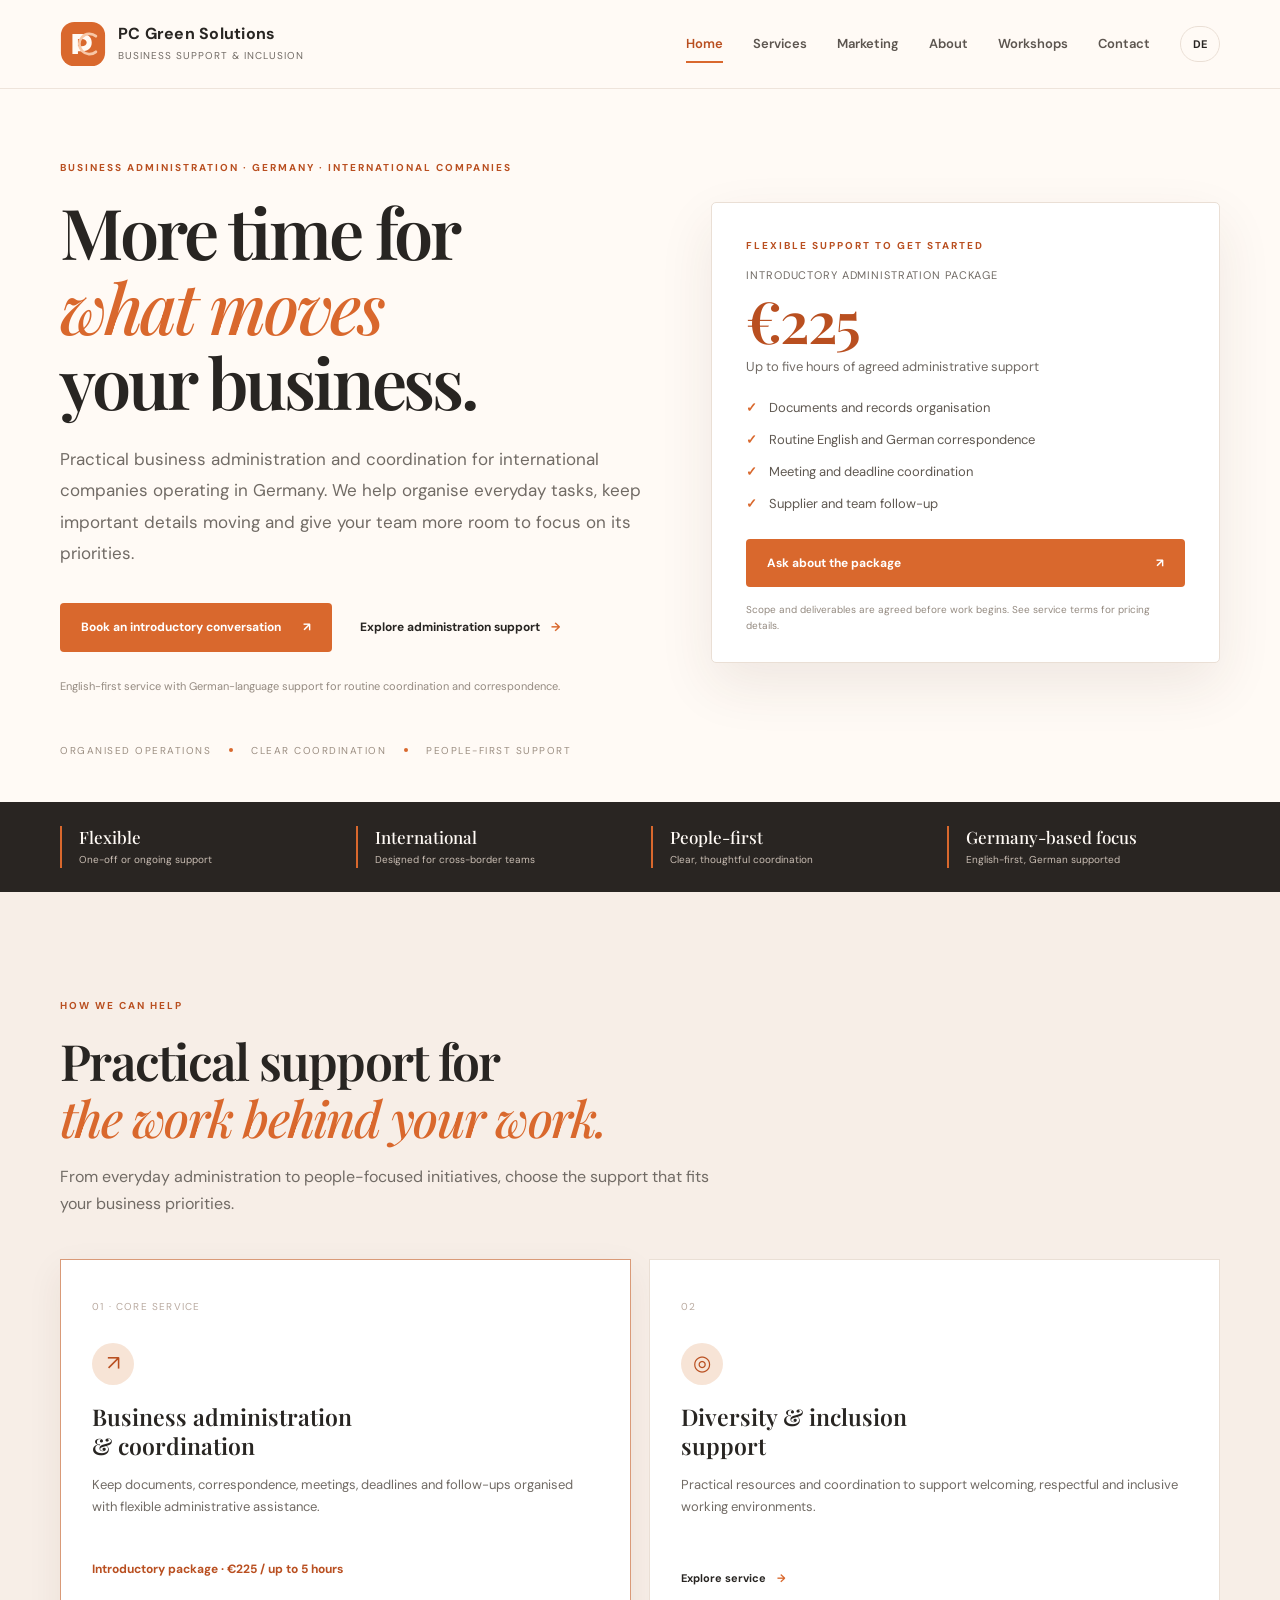
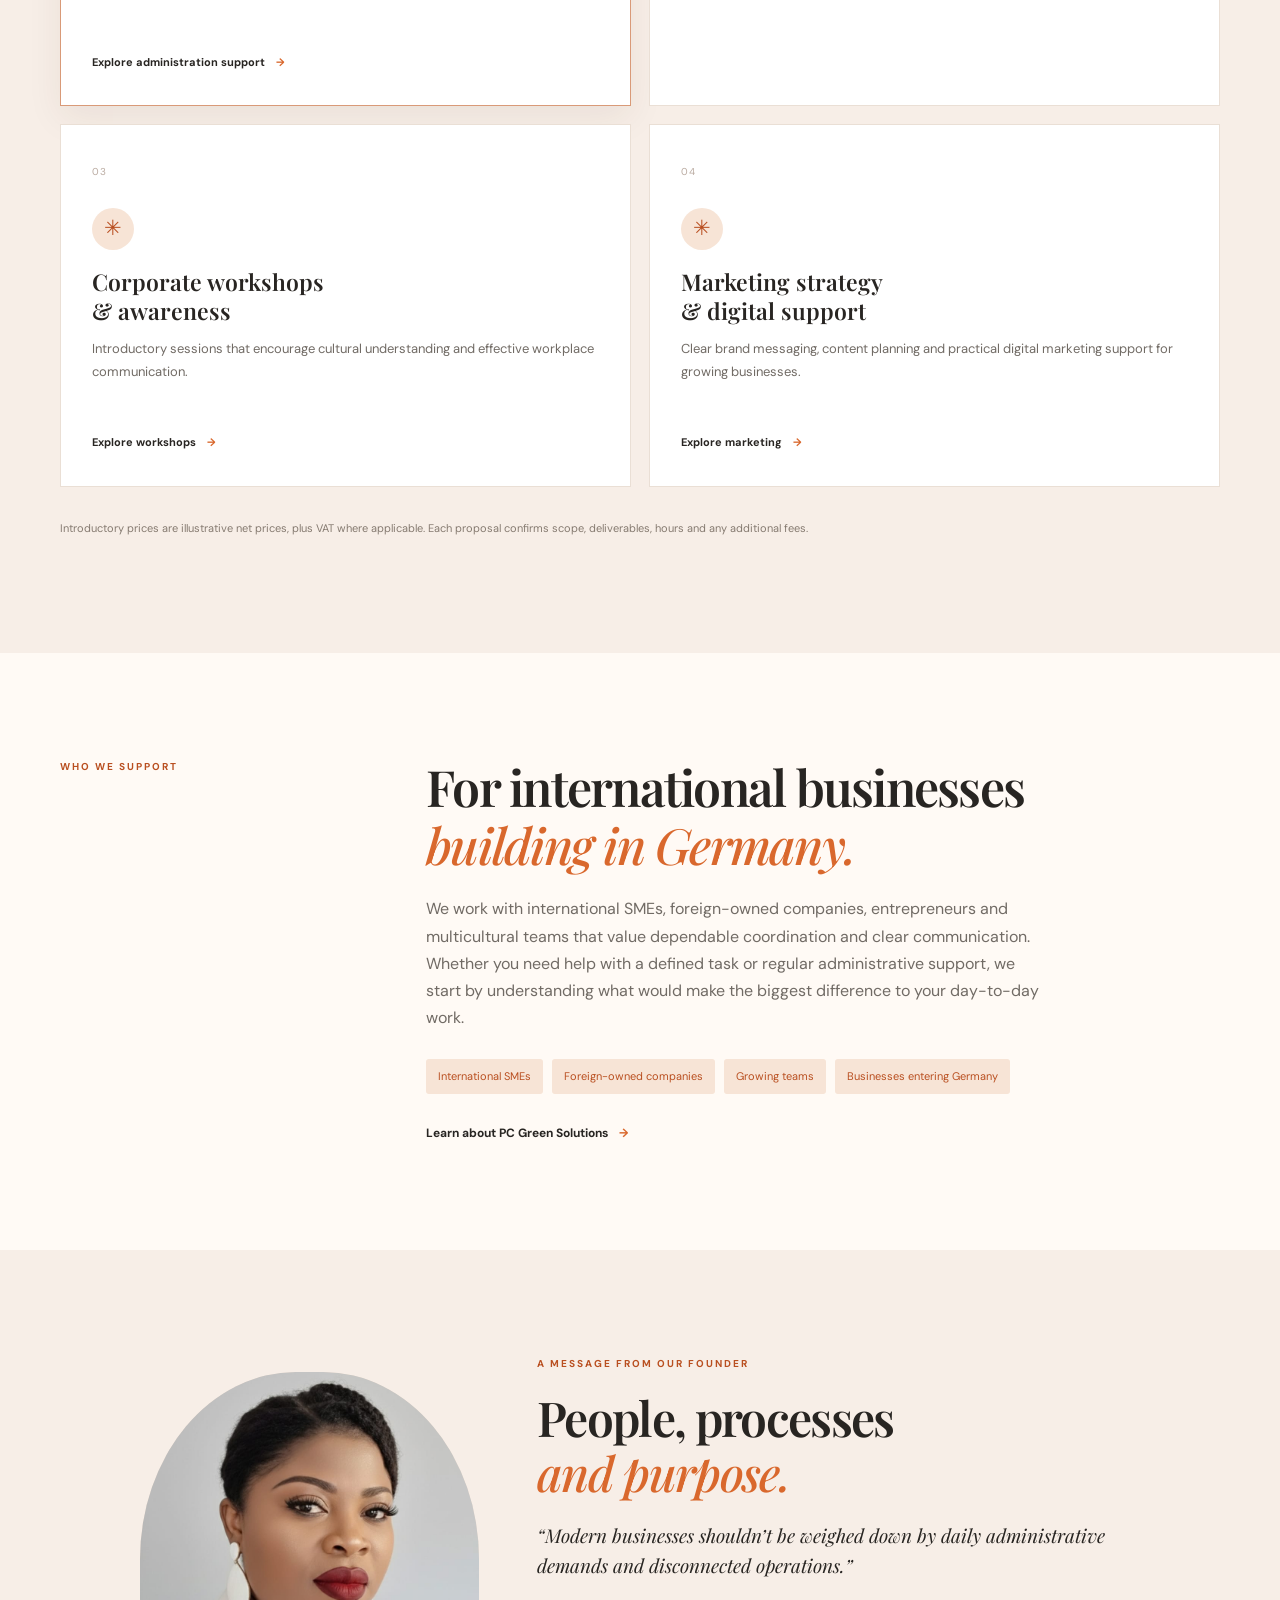
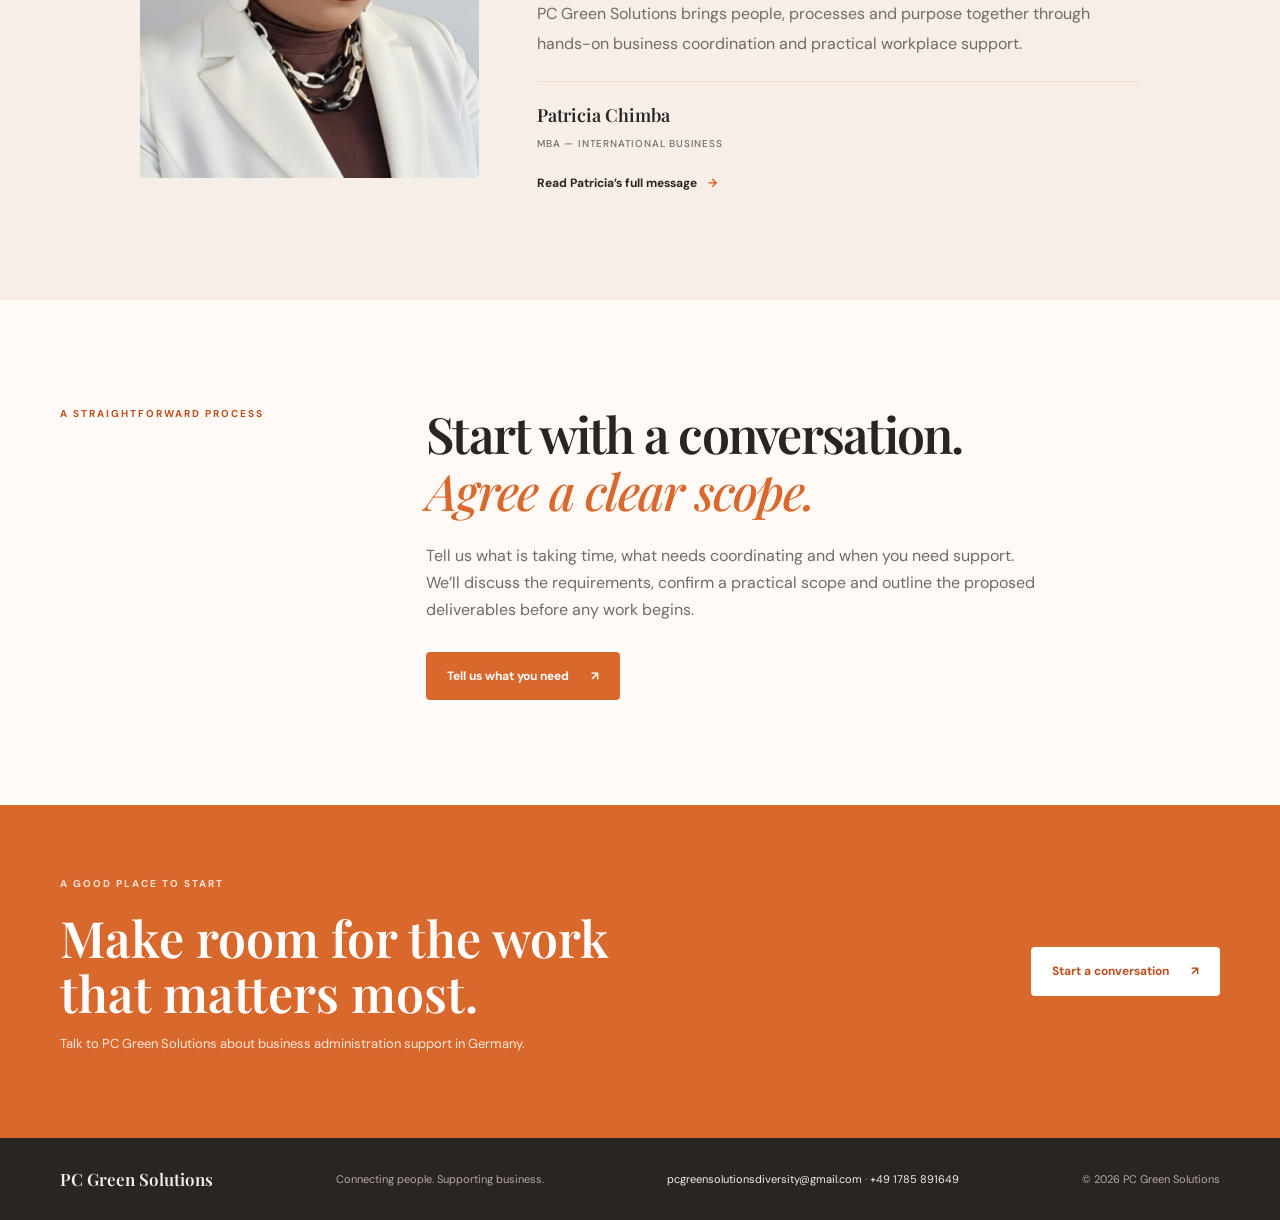
==== commit 2a4b6544: "Add prominent introductory conversation booking calls to action" ====
--- a/index.html
+++ b/index.html
@@ -34,7 +34,7 @@
         <h1>More time for<br><em>what moves</em><br>your business.</h1>
         <p class="hero-lede">Practical business administration and coordination for international companies operating in Germany. We help organise everyday tasks, keep important details moving and give your team more room to focus on its priorities.</p>
         <div class="button-row">
-          <a class="button button-primary" href="contact.html">Discuss your needs <span aria-hidden="true">↗</span></a>
+          <a class="button button-primary" href="contact.html">Book an introductory conversation <span aria-hidden="true">↗</span></a>
           <a class="text-link" href="services.html#administration">Explore administration support <span aria-hidden="true">→</span></a>
         </div>
         <p class="microcopy">English-first service with German-language support for routine coordination and correspondence.</p>
--- a/assets/css/style.css
+++ b/assets/css/style.css
@@ -17,3 +17,40 @@
   flex-shrink: 0;
 }
 .founder-section{max-width:900px}.founder-copy{max-width:790px;margin-inline:auto;padding:clamp(28px,5vw,58px);background:#fff;border:1px solid var(--line);box-shadow:var(--shadow)}.founder-copy h2{margin:0 0 24px;font:600 clamp(34px,4vw,50px)/1.15 var(--serif);letter-spacing:-.035em}.founder-copy h2 em{color:var(--orange);font-weight:500}.founder-copy>p:not(.eyebrow){color:var(--muted);font-size:15px;line-height:1.9}.founder-signature{margin-top:28px!important;padding-top:20px;border-top:1px solid var(--line);color:var(--ink)!important;font:600 19px var(--serif)}.founder-signature span{display:block;margin-top:5px;color:var(--muted);font:500 11px var(--sans);letter-spacing:.08em;text-transform:uppercase}
+
+/* Homepage conversion-focused additions */
+.home-hero{padding-top:70px;padding-bottom:18px}
+.home-hero .hero-grid{grid-template-columns:1.08fr .92fr;gap:54px}
+.home-hero h1{font-size:clamp(46px,5.6vw,70px)}
+.home-hero-panel{padding:34px 34px 28px;background:#fff;border:1px solid var(--line);box-shadow:var(--shadow);border-radius:5px}
+.home-hero-panel .eyebrow{margin-bottom:12px}
+.home-price-label{display:block;color:var(--muted);font-size:11px;letter-spacing:.08em;text-transform:uppercase}
+.home-price{margin:2px 0;color:var(--orange-deep);font:600 58px/1.15 var(--serif);letter-spacing:-.04em}
+.home-price-detail{margin:0;color:var(--muted);font-size:13px}
+.home-hero-panel .check-list{margin:19px 0 24px}
+.home-price-button{width:100%;justify-content:space-between}
+.home-price-footnote{margin:15px 0 0;color:#948a80;font-size:10px;line-height:1.6}
+.proof-strip{padding:24px 0;background:#292522;color:#fffaf5}
+.proof-grid{display:grid;grid-template-columns:repeat(4,1fr);gap:22px}
+.proof-grid div{display:flex;flex-direction:column;gap:3px;padding-left:17px;border-left:2px solid var(--orange)}
+.proof-grid strong{font:500 17px var(--serif)}
+.proof-grid span{color:#c9bdb3;font-size:10px}
+.home-services{grid-template-columns:repeat(2,1fr)}
+.home-services .service-card{min-height:270px}
+.home-services .service-card-featured{border-color:#d99a78;box-shadow:0 12px 34px rgba(77,48,29,.07)}
+.home-card-price{margin:4px 0 12px!important;color:var(--orange-deep)!important;font-size:12px!important;font-weight:700}
+.audience-tags{display:flex;flex-wrap:wrap;gap:9px;margin:24px 0}
+.audience-tags span{padding:8px 12px;background:var(--orange-soft);color:var(--orange-deep);border-radius:3px;font-size:11px}
+.founder-preview{display:grid;grid-template-columns:.72fr 1.28fr;gap:58px;align-items:center;max-width:1000px}
+.founder-preview-image-wrap{min-height:350px;background:#f1dfd1;overflow:hidden;border-radius:46% 46% 5px 5px}
+.founder-preview-image-wrap img{display:block;width:100%;height:100%;min-height:350px;object-fit:cover;object-position:center 30%}
+.founder-preview-copy h2{margin:0 0 18px;font:600 clamp(34px,4vw,48px)/1.15 var(--serif);letter-spacing:-.035em}
+.founder-preview-copy h2 em{color:var(--orange);font-weight:500}
+.founder-preview-copy>p:not(.eyebrow){color:var(--muted);line-height:1.85}
+.founder-preview-copy>p:nth-of-type(2){font:italic 19px/1.6 var(--serif);color:var(--ink)}
+.founder-preview-signature{margin-top:23px!important;padding-top:17px;border-top:1px solid var(--line);font:600 18px var(--serif);color:var(--ink)!important}
+.founder-preview-signature span{display:block;margin-top:4px;color:var(--muted);font:500 10px var(--sans);letter-spacing:.08em;text-transform:uppercase}
+.cta-subcopy{max-width:520px;color:#ffe7d9;font-size:13px}
+.footer-inner a:not(.footer-brand){color:#f7eee7}
+@media(max-width:900px){.home-hero .hero-grid{gap:30px}.home-hero-panel{padding:27px}.founder-preview{gap:35px}}
+@media(max-width:720px){.home-hero .hero-grid{grid-template-columns:1fr}.home-hero-panel{max-width:560px}.proof-grid{grid-template-columns:1fr 1fr;gap:18px}.home-services{grid-template-columns:1fr}.home-services .service-card{min-height:0}.founder-preview{grid-template-columns:1fr;gap:27px}.founder-preview-image-wrap{max-width:360px;min-height:300px}.founder-preview-image-wrap img{min-height:300px}.home-price{font-size:50px}}
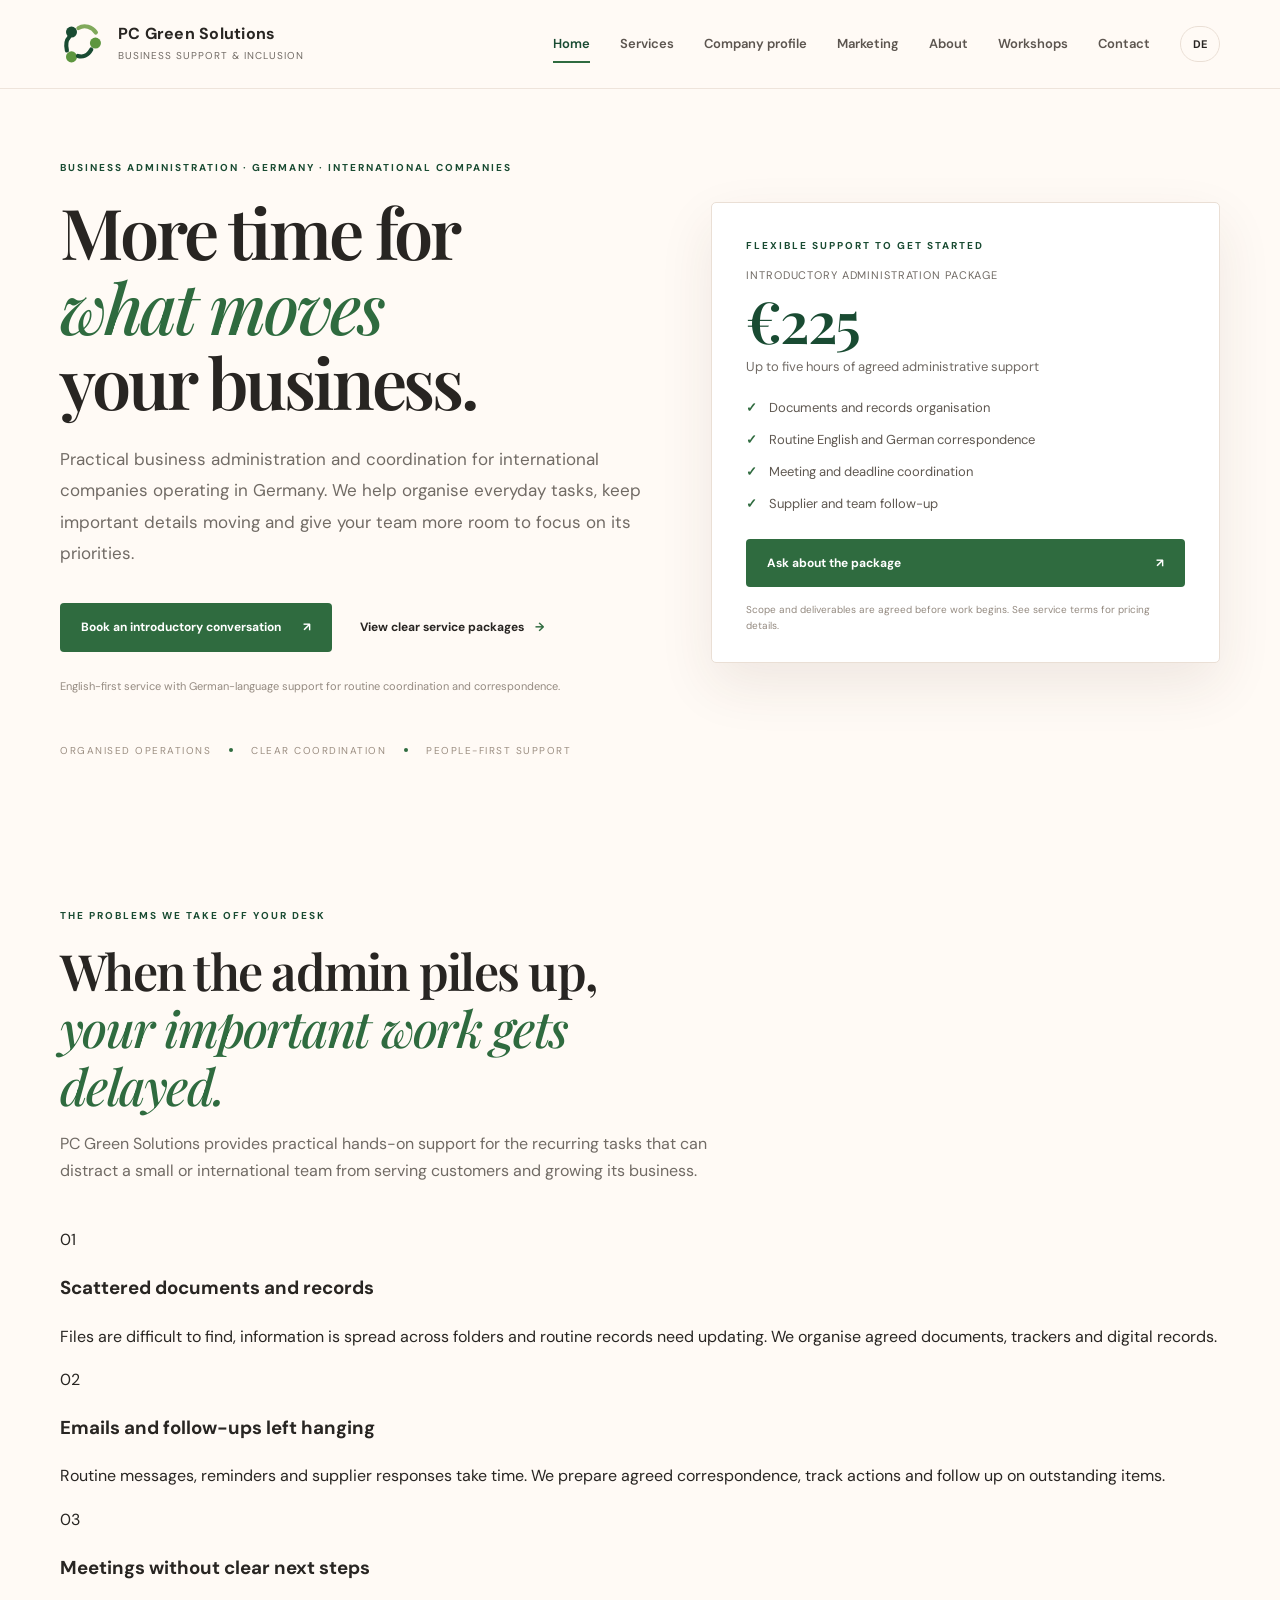
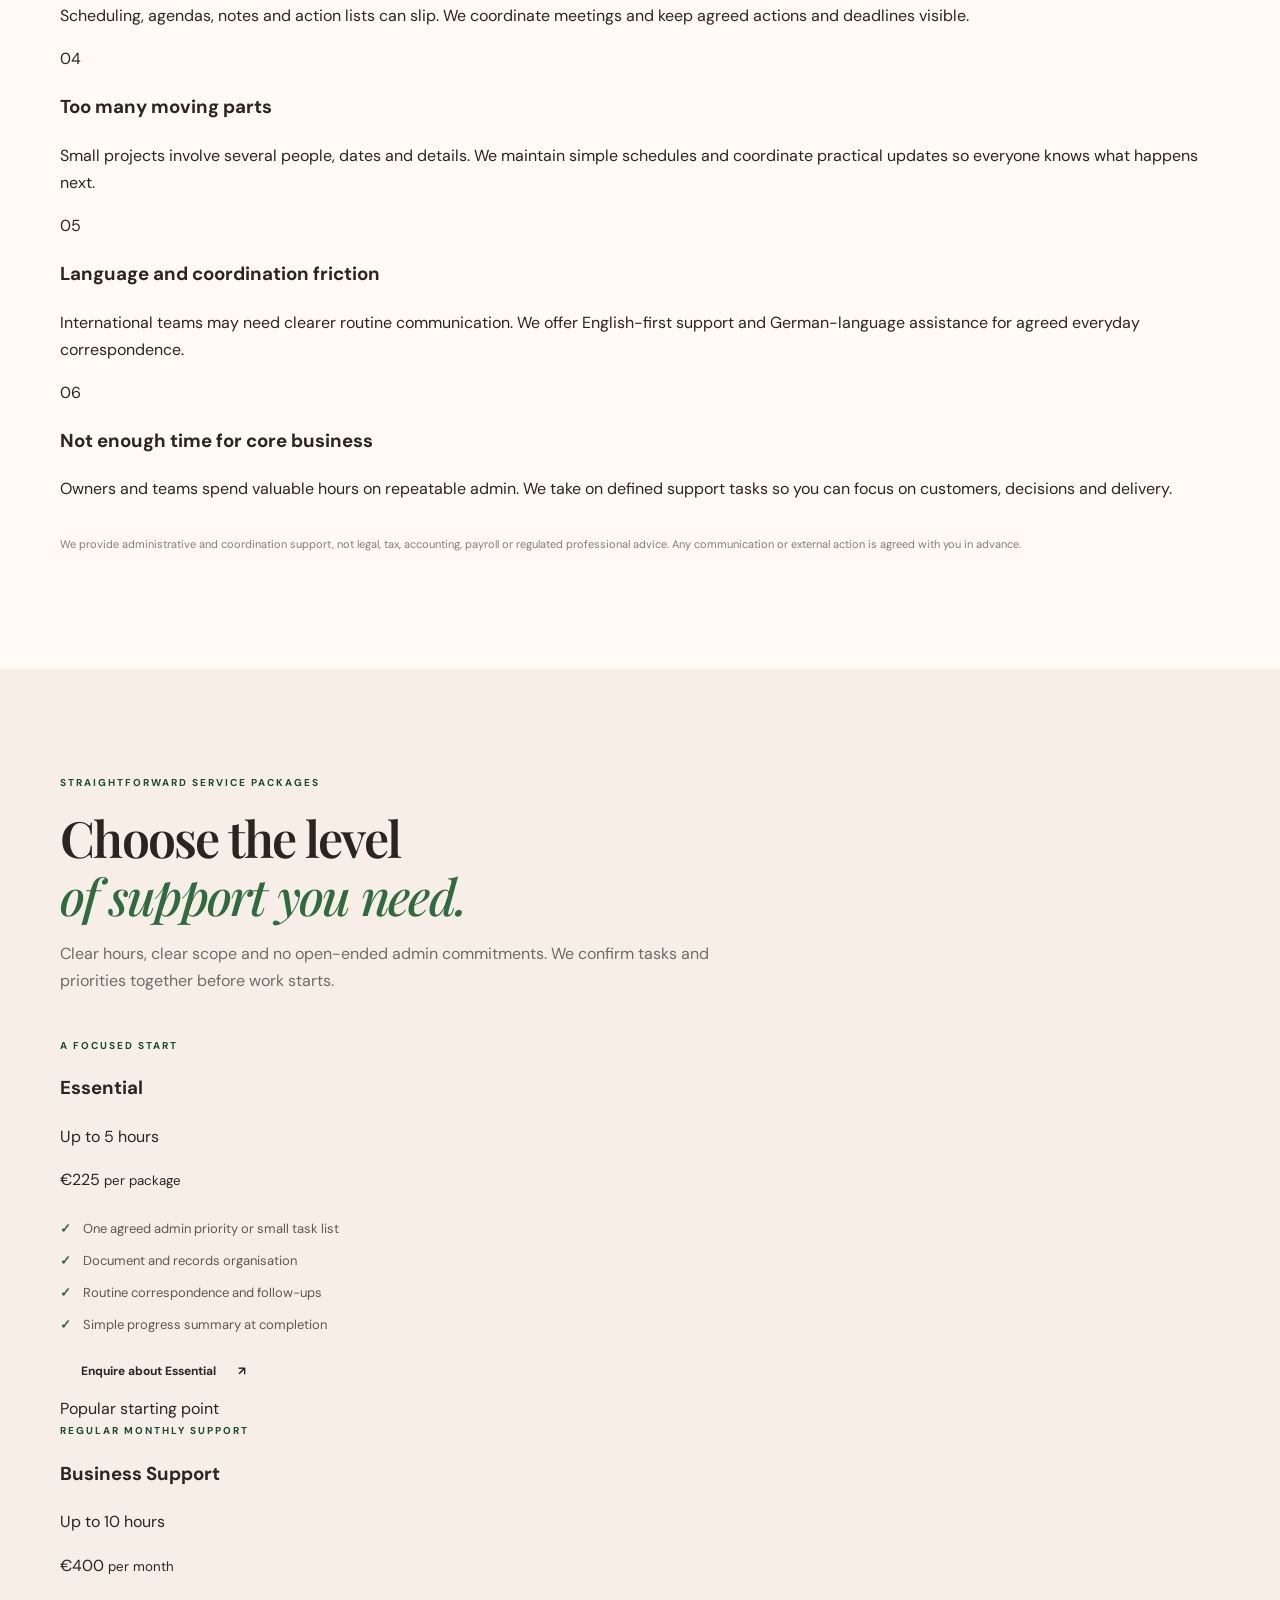
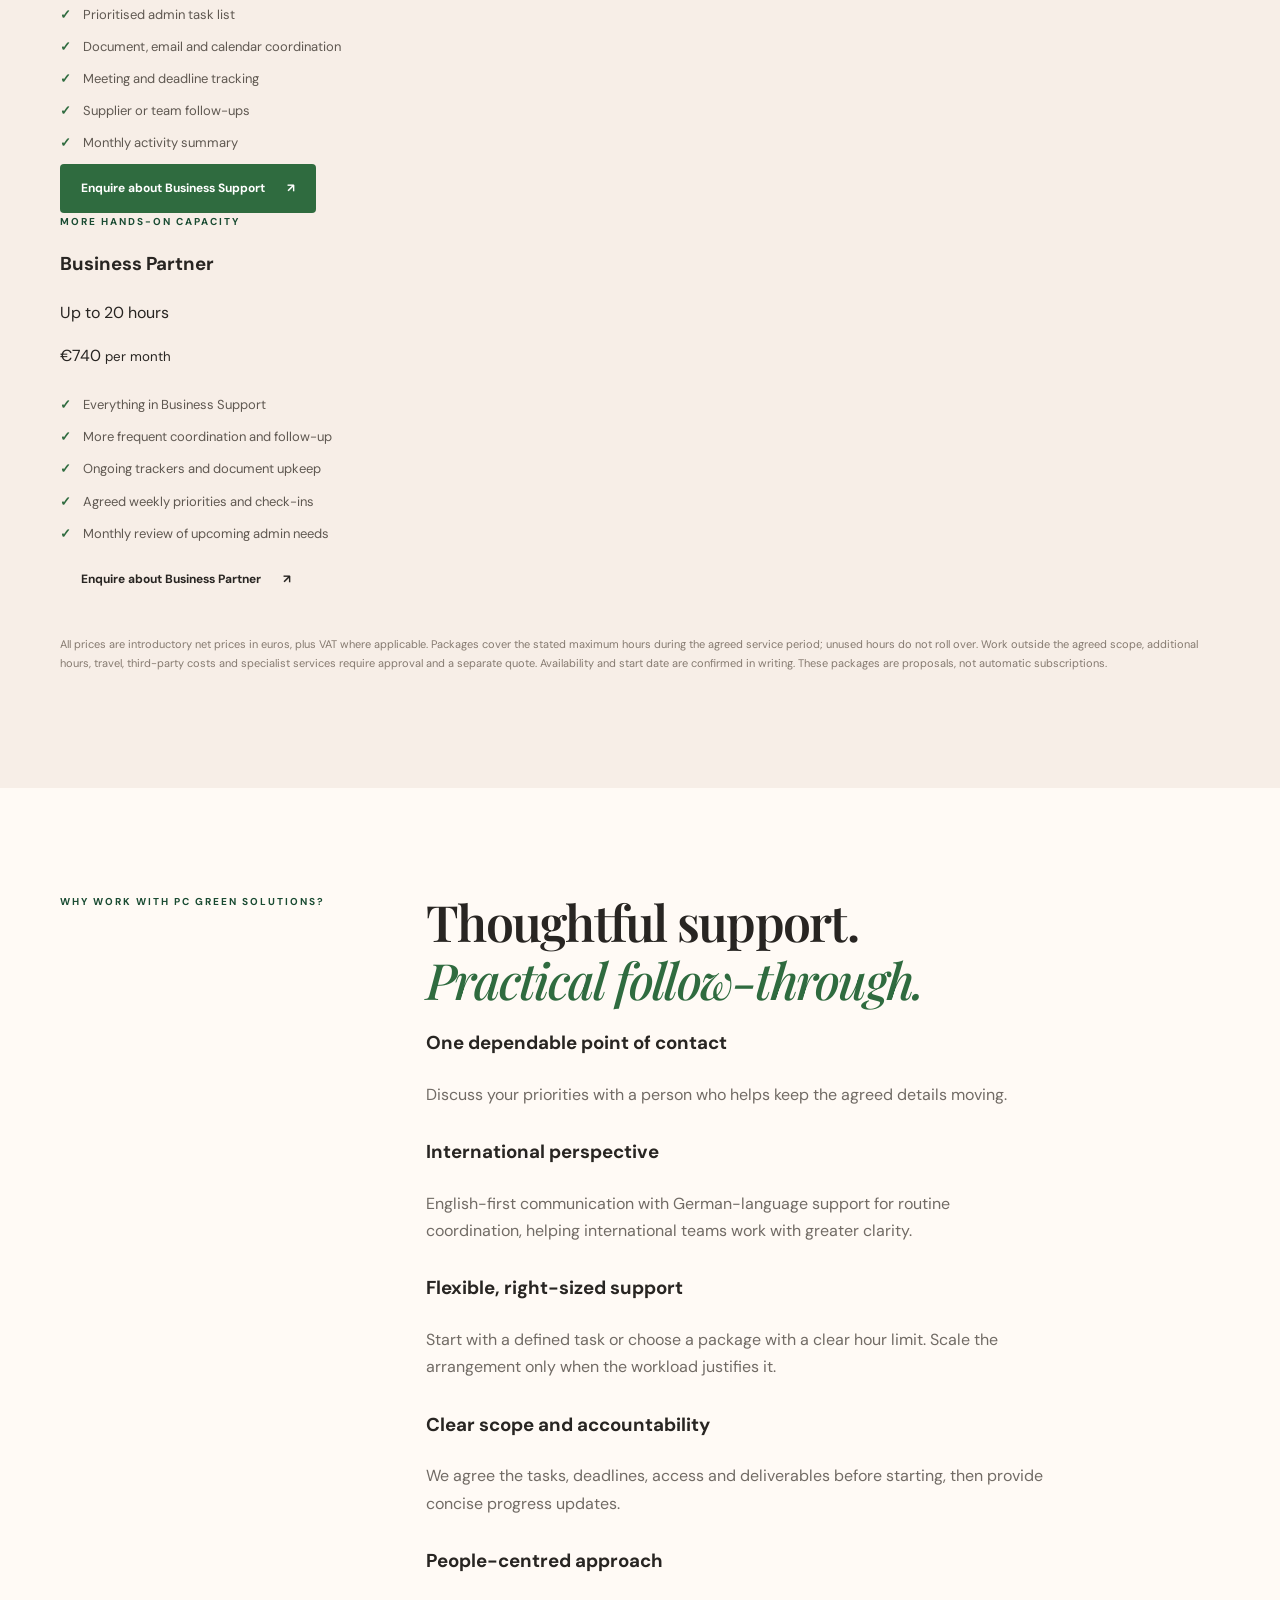
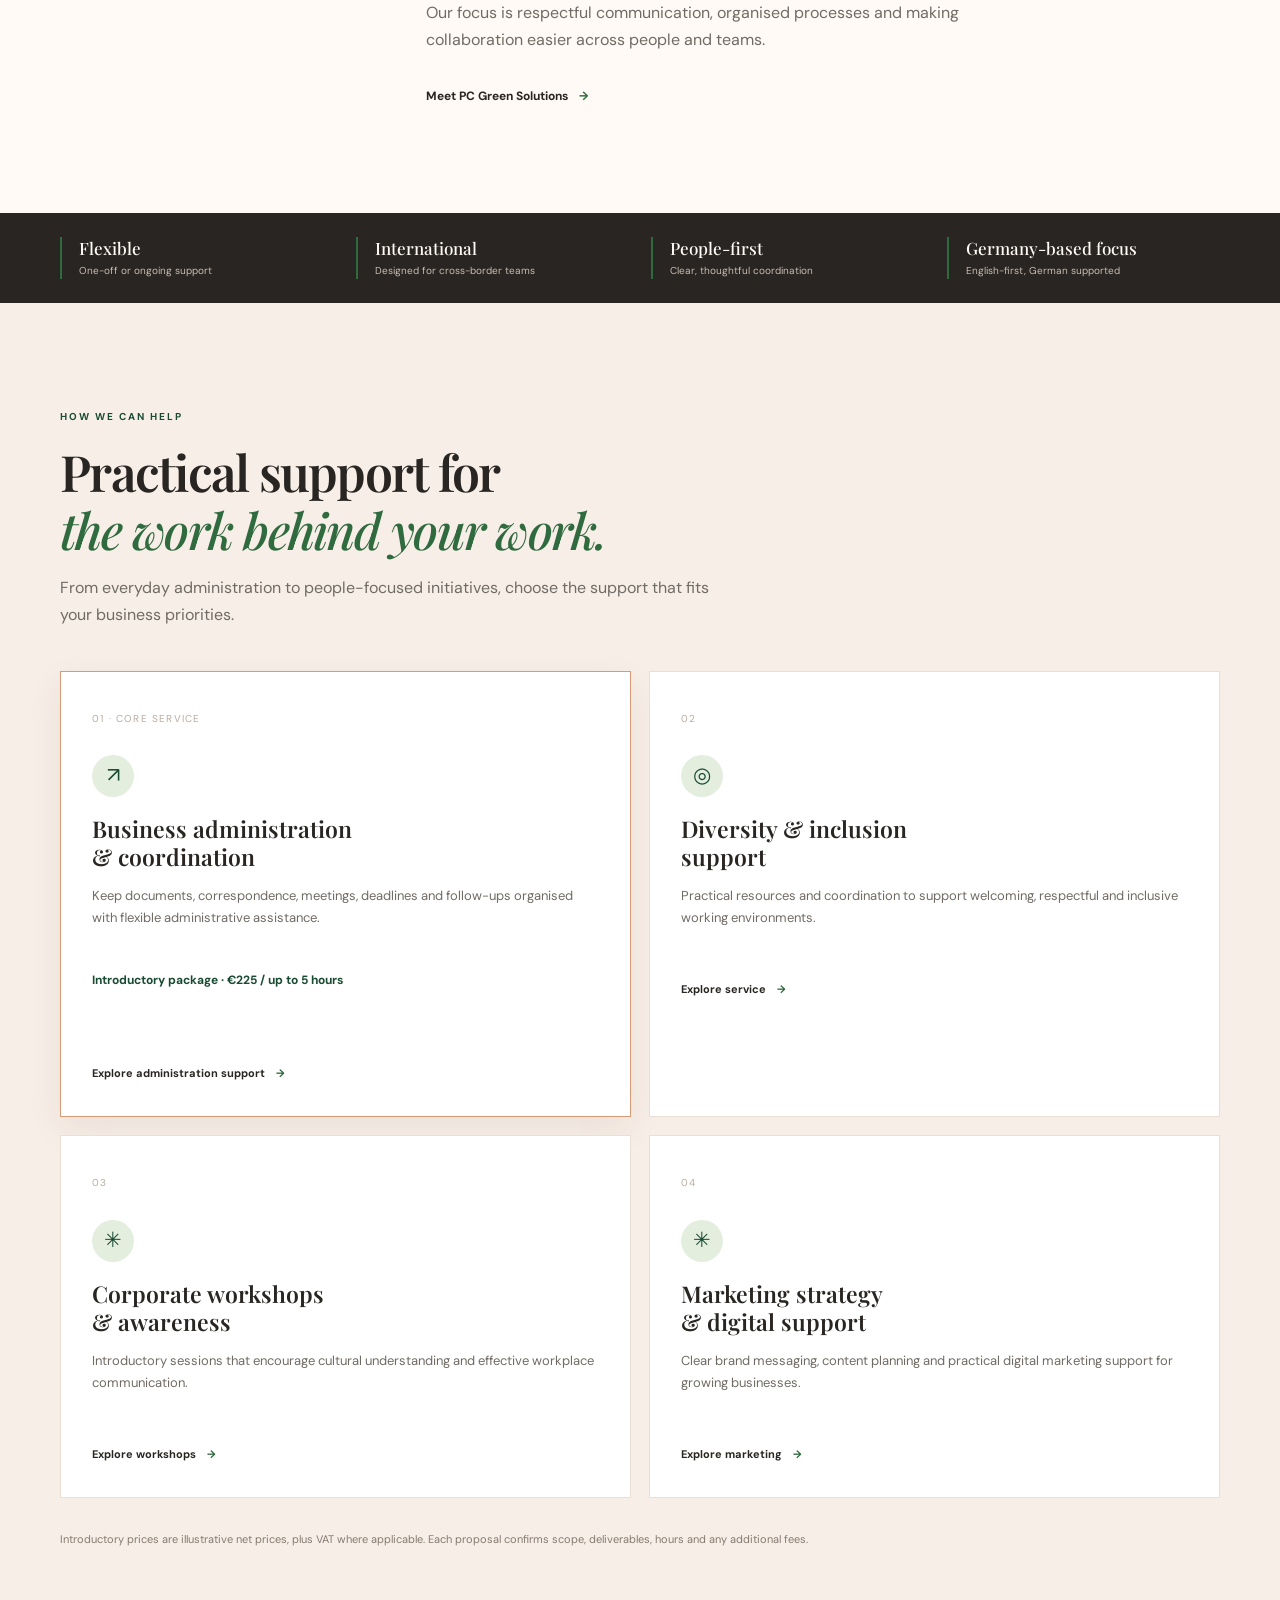
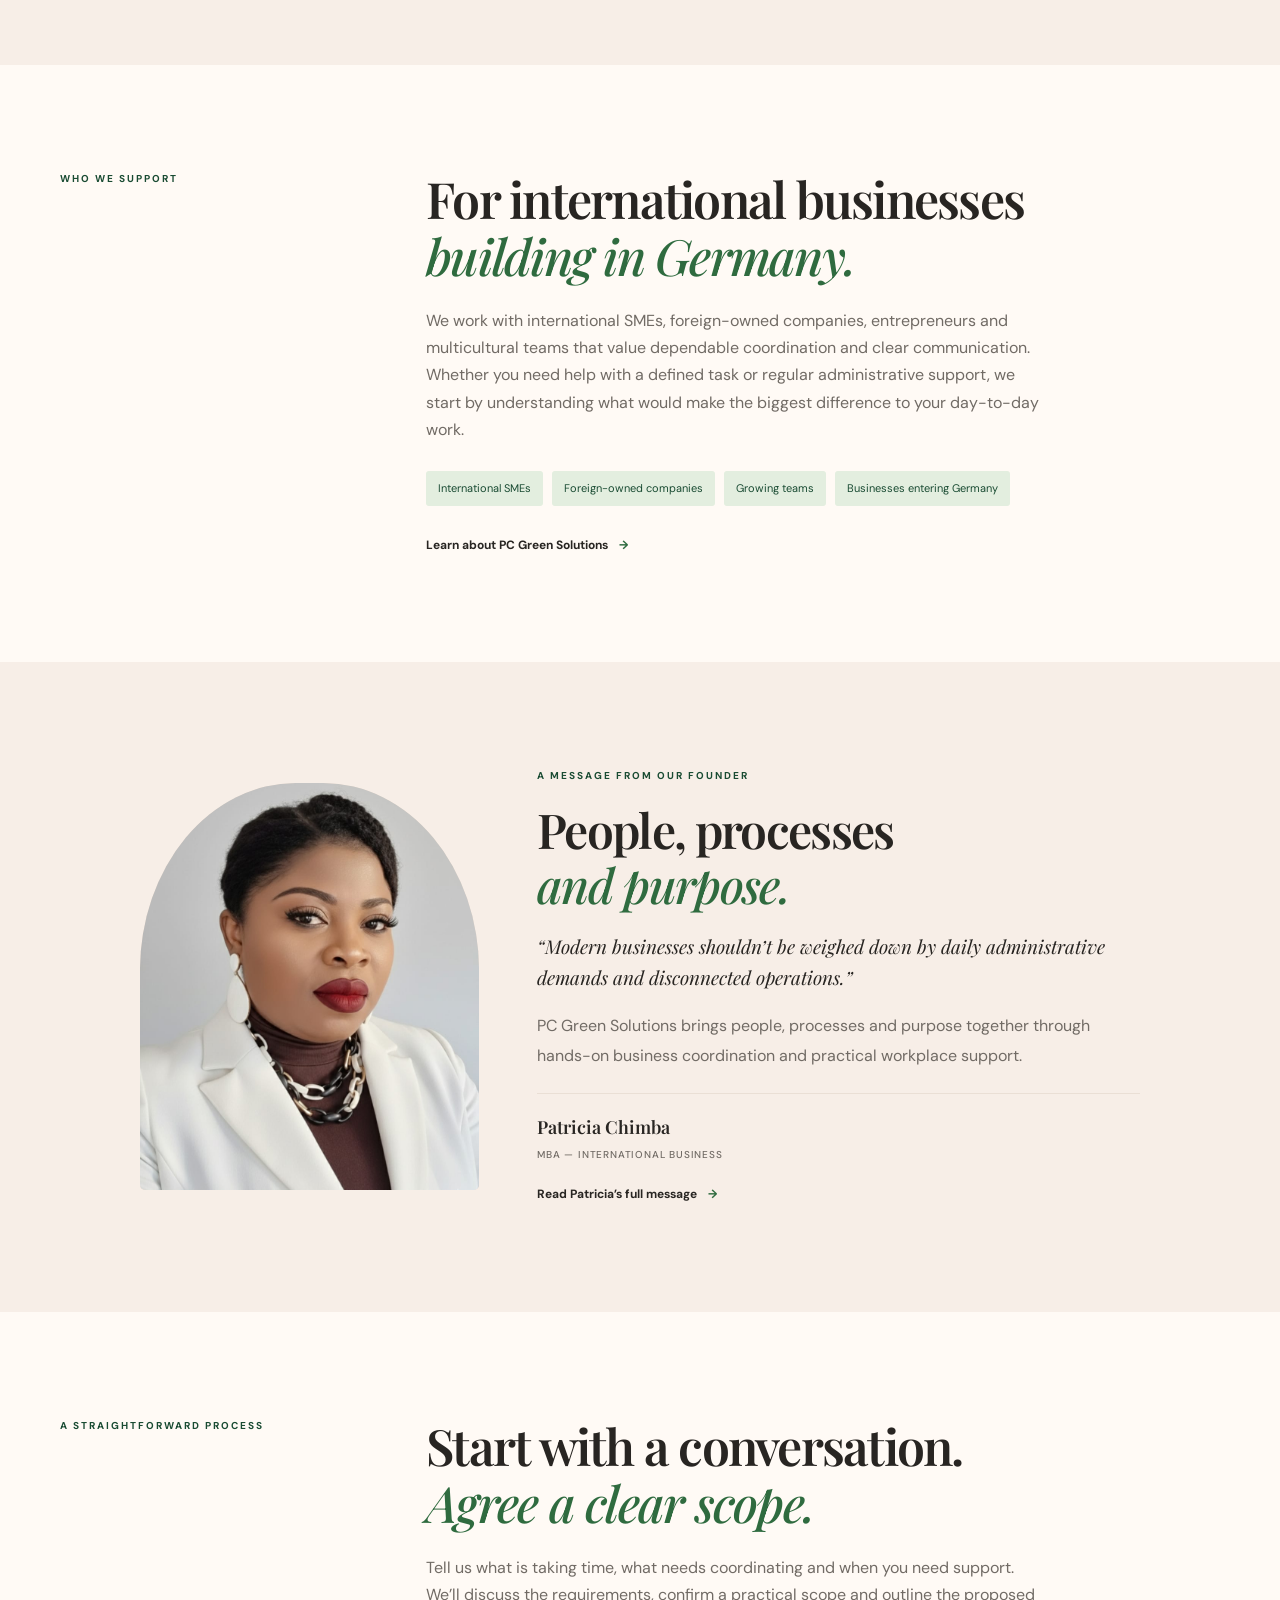
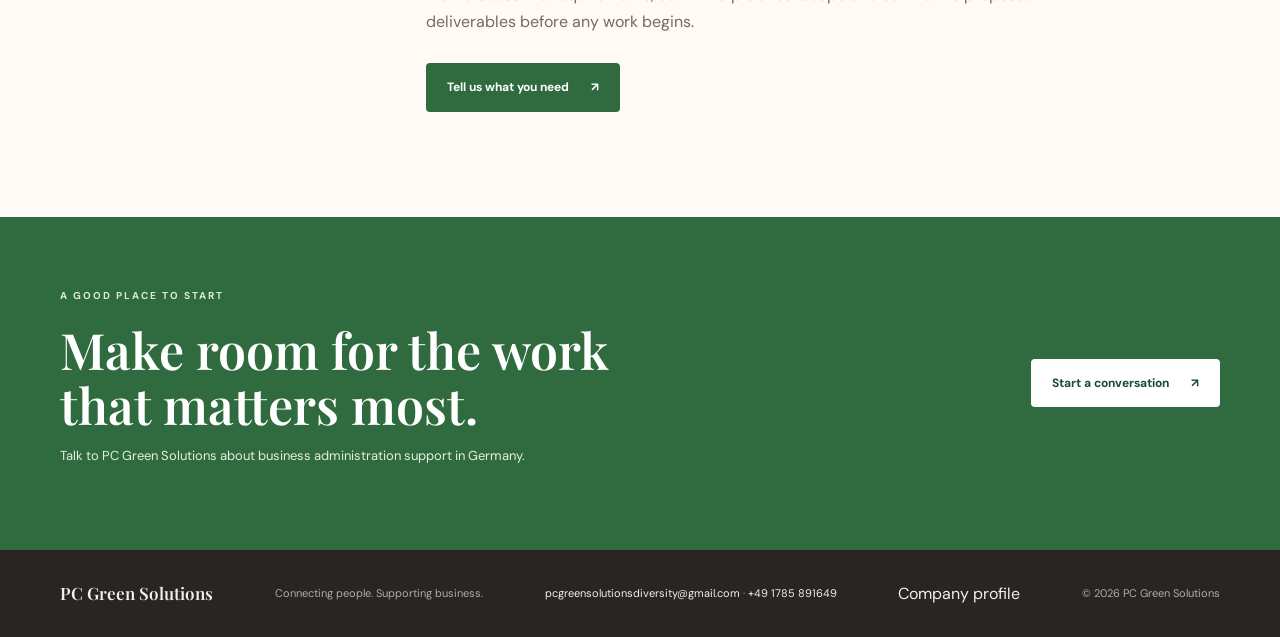
==== commit 0b10a4dd: "Add clear admin problems, service packages and why choose us sections" ====
--- a/index.html
+++ b/index.html
@@ -22,7 +22,7 @@
     </a>
     <button class="menu-toggle" type="button" aria-expanded="false" aria-controls="primary-nav"><span class="menu-icon" aria-hidden="true">☰</span><span class="sr-only">Toggle navigation</span></button>
     <nav class="primary-nav" id="primary-nav" aria-label="Main navigation">
-      <a href="index.html" aria-current="page">Home</a><a href="services.html">Services</a><a href="marketing.html">Marketing</a><a href="about.html">About</a><a href="workshops.html">Workshops</a><a href="contact.html">Contact</a><button class="language-toggle" id="language-toggle" type="button" aria-label="Switch language">DE</button>
+      <a href="index.html" aria-current="page">Home</a><a href="services.html">Services</a><a href="company-profile.html">Company profile</a><a href="marketing.html">Marketing</a><a href="about.html">About</a><a href="workshops.html">Workshops</a><a href="contact.html">Contact</a><button class="language-toggle" id="language-toggle" type="button" aria-label="Switch language">DE</button>
     </nav>
   </div>
 </header>
@@ -35,7 +35,7 @@
         <p class="hero-lede">Practical business administration and coordination for international companies operating in Germany. We help organise everyday tasks, keep important details moving and give your team more room to focus on its priorities.</p>
         <div class="button-row">
           <a class="button button-primary" href="contact.html">Book an introductory conversation <span aria-hidden="true">↗</span></a>
-          <a class="text-link" href="services.html#administration">Explore administration support <span aria-hidden="true">→</span></a>
+          <a class="text-link" href="services.html#packages">View clear service packages <span aria-hidden="true">→</span></a>
         </div>
         <p class="microcopy">English-first service with German-language support for routine coordination and correspondence.</p>
       </div>
@@ -56,6 +56,31 @@
     </div>
     <div class="container hero-bottom"><span>Organised operations</span><i></i><span>Clear coordination</span><i></i><span>People-first support</span></div>
   </section>
+
+
+  <section class="section problem-section" id="problems">
+    <div class="container">
+      <div class="section-heading"><p class="eyebrow">The problems we take off your desk</p><h2>When the admin piles up,<br><em>your important work gets delayed.</em></h2><p>PC Green Solutions provides practical hands-on support for the recurring tasks that can distract a small or international team from serving customers and growing its business.</p></div>
+      <div class="problem-grid">
+        <article><span>01</span><h3>Scattered documents and records</h3><p>Files are difficult to find, information is spread across folders and routine records need updating. We organise agreed documents, trackers and digital records.</p></article>
+        <article><span>02</span><h3>Emails and follow-ups left hanging</h3><p>Routine messages, reminders and supplier responses take time. We prepare agreed correspondence, track actions and follow up on outstanding items.</p></article>
+        <article><span>03</span><h3>Meetings without clear next steps</h3><p>Scheduling, agendas, notes and action lists can slip. We coordinate meetings and keep agreed actions and deadlines visible.</p></article>
+        <article><span>04</span><h3>Too many moving parts</h3><p>Small projects involve several people, dates and details. We maintain simple schedules and coordinate practical updates so everyone knows what happens next.</p></article>
+        <article><span>05</span><h3>Language and coordination friction</h3><p>International teams may need clearer routine communication. We offer English-first support and German-language assistance for agreed everyday correspondence.</p></article>
+        <article><span>06</span><h3>Not enough time for core business</h3><p>Owners and teams spend valuable hours on repeatable admin. We take on defined support tasks so you can focus on customers, decisions and delivery.</p></article>
+      </div>
+      <p class="fine-print">We provide administrative and coordination support, not legal, tax, accounting, payroll or regulated professional advice. Any communication or external action is agreed with you in advance.</p>
+    </div>
+  </section>
+  <section class="section section-paper" id="packages"><div class="container"><div class="section-heading"><p class="eyebrow">Straightforward service packages</p><h2>Choose the level<br><em>of support you need.</em></h2><p>Clear hours, clear scope and no open-ended admin commitments. We confirm tasks and priorities together before work starts.</p></div>
+    <div class="package-grid">
+      <article class="package-card"><p class="eyebrow">A focused start</p><h3>Essential</h3><p class="package-hours">Up to 5 hours</p><p class="package-price">€225 <small>per package</small></p><ul class="check-list"><li>One agreed admin priority or small task list</li><li>Document and records organisation</li><li>Routine correspondence and follow-ups</li><li>Simple progress summary at completion</li></ul><a class="button button-outline" href="contact.html?package=Essential">Enquire about Essential <span>↗</span></a></article>
+      <article class="package-card package-featured"><span class="package-ribbon">Popular starting point</span><p class="eyebrow">Regular monthly support</p><h3>Business Support</h3><p class="package-hours">Up to 10 hours</p><p class="package-price">€400 <small>per month</small></p><ul class="check-list"><li>Prioritised admin task list</li><li>Document, email and calendar coordination</li><li>Meeting and deadline tracking</li><li>Supplier or team follow-ups</li><li>Monthly activity summary</li></ul><a class="button button-primary" href="contact.html?package=Business%20Support">Enquire about Business Support <span>↗</span></a></article>
+      <article class="package-card"><p class="eyebrow">More hands-on capacity</p><h3>Business Partner</h3><p class="package-hours">Up to 20 hours</p><p class="package-price">€740 <small>per month</small></p><ul class="check-list"><li>Everything in Business Support</li><li>More frequent coordination and follow-up</li><li>Ongoing trackers and document upkeep</li><li>Agreed weekly priorities and check-ins</li><li>Monthly review of upcoming admin needs</li></ul><a class="button button-outline" href="contact.html?package=Business%20Partner">Enquire about Business Partner <span>↗</span></a></article>
+    </div>
+    <p class="fine-print">All prices are introductory net prices in euros, plus VAT where applicable. Packages cover the stated maximum hours during the agreed service period; unused hours do not roll over. Work outside the agreed scope, additional hours, travel, third-party costs and specialist services require approval and a separate quote. Availability and start date are confirmed in writing. These packages are proposals, not automatic subscriptions.</p>
+  </div></section>
+  <section class="section why-section" id="why-us"><div class="container statement-grid"><p class="eyebrow">Why work with PC Green Solutions?</p><div><h2>Thoughtful support.<br><em>Practical follow-through.</em></h2><div class="why-points"><article><h3>One dependable point of contact</h3><p>Discuss your priorities with a person who helps keep the agreed details moving.</p></article><article><h3>International perspective</h3><p>English-first communication with German-language support for routine coordination, helping international teams work with greater clarity.</p></article><article><h3>Flexible, right-sized support</h3><p>Start with a defined task or choose a package with a clear hour limit. Scale the arrangement only when the workload justifies it.</p></article><article><h3>Clear scope and accountability</h3><p>We agree the tasks, deadlines, access and deliverables before starting, then provide concise progress updates.</p></article><article><h3>People-centred approach</h3><p>Our focus is respectful communication, organised processes and making collaboration easier across people and teams.</p></article></div><a class="text-link" href="about.html">Meet PC Green Solutions <span>→</span></a></div></div></section>
 
   <section class="proof-strip" aria-label="Service highlights">
     <div class="container proof-grid"><div><strong>Flexible</strong><span>One-off or ongoing support</span></div><div><strong>International</strong><span>Designed for cross-border teams</span></div><div><strong>People-first</strong><span>Clear, thoughtful coordination</span></div><div><strong>Germany-based focus</strong><span>English-first, German supported</span></div></div>
@@ -132,7 +157,7 @@
   </section>
 </main>
 <footer class="site-footer">
-  <div class="container footer-inner"><a class="footer-brand" href="index.html">PC Green Solutions</a><p>Connecting people. Supporting business.</p><span><a href="mailto:pcgreensolutionsdiversity@gmail.com">pcgreensolutionsdiversity@gmail.com</a> · <a href="tel:+491785891649">+49 1785 891649</a></span><span>© <span data-year></span> PC Green Solutions</span></div>
+  <div class="container footer-inner"><a class="footer-brand" href="index.html">PC Green Solutions</a><p>Connecting people. Supporting business.</p><span><a href="mailto:pcgreensolutionsdiversity@gmail.com">pcgreensolutionsdiversity@gmail.com</a> · <a href="tel:+491785891649">+49 1785 891649</a></span><a href="company-profile.html">Company profile</a><span>© <span data-year></span> PC Green Solutions</span></div>
 </footer>
 <script src="assets/js/site.js" defer></script>
 </body>
--- a/assets/css/style.css
+++ b/assets/css/style.css
@@ -1,4 +1,4 @@
-:root{--orange:#d9682d;--orange-deep:#b94f20;--orange-soft:#f7e4d6;--ink:#282522;--muted:#716b65;--paper:#fffaf5;--white:#fff;--line:#eadfd5;--serif:"Playfair Display",Georgia,serif;--sans:"DM Sans",Arial,sans-serif;--shadow:0 22px 55px rgba(77,48,29,.09)}*{box-sizing:border-box}html{scroll-behavior:smooth;scroll-padding-top:100px}body{margin:0;background:var(--paper);color:var(--ink);font:16px/1.7 var(--sans);-webkit-font-smoothing:antialiased}a{color:inherit;text-decoration:none}button{font:inherit}a:focus-visible,button:focus-visible{outline:3px solid var(--orange);outline-offset:4px}.container{width:min(1160px,calc(100% - 48px));margin-inline:auto}.narrow{max-width:900px;margin-left:max(24px,calc((100% - 1160px)/2))}.skip-link,.sr-only{position:absolute;width:1px;height:1px;padding:0;margin:-1px;overflow:hidden;clip:rect(0,0,0,0);white-space:nowrap;border:0}.skip-link:focus{width:auto;height:auto;clip:auto;margin:0;top:10px;left:10px;padding:10px 14px;background:#fff;z-index:99}.site-header{position:sticky;top:0;z-index:30;background:rgba(255,250,245,.94);backdrop-filter:blur(16px);border-bottom:1px solid rgba(234,223,213,.8)}.header-inner{min-height:88px;display:flex;align-items:center;justify-content:space-between;gap:30px}.brand{display:flex;align-items:center;gap:12px}.brand img{display:block;width:46px;height:46px}.brand strong{display:block;font-size:16px;line-height:1.2;letter-spacing:.015em}.brand small{display:block;margin-top:4px;color:var(--muted);font-size:10px;letter-spacing:.1em;text-transform:uppercase}.primary-nav{display:flex;align-items:center;gap:30px;font-size:13px;font-weight:600}.primary-nav a{position:relative;padding:8px 0;color:#5c554f}.primary-nav a:hover,.primary-nav a[aria-current=page]{color:var(--orange-deep)}.primary-nav a[aria-current=page]:after{content:"";position:absolute;left:0;right:0;bottom:0;height:2px;background:var(--orange)}.language-toggle{border:1px solid var(--line);background:transparent;border-radius:999px;padding:8px 12px;color:var(--ink);font-size:11px;font-weight:700}.menu-toggle{display:none;border:1px solid var(--line);background:#fff;border-radius:8px;padding:9px 12px}.hero{padding:82px 0 24px;overflow:hidden}.hero-grid{display:grid;grid-template-columns:1.1fr .9fr;align-items:center;gap:75px}.eyebrow{margin:0 0 18px;color:var(--orange-deep);font-size:10px;font-weight:700;letter-spacing:.2em;text-transform:uppercase}.hero h1,.page-hero h1{margin:0;font:600 clamp(46px,6vw,76px)/1.07 var(--serif);letter-spacing:-.045em}.hero h1 em,.page-hero h1 em,h2 em{color:var(--orange);font-weight:500}.hero-lede{max-width:600px;margin:25px 0 0;color:var(--muted);font-size:17px;line-height:1.85}.button-row{display:flex;align-items:center;gap:28px;flex-wrap:wrap;margin-top:34px}.button{display:inline-flex;align-items:center;gap:22px;padding:14px 21px;border-radius:4px;font-size:12px;font-weight:700;transition:transform .2s,background .2s}.button:hover{transform:translateY(-2px)}.button-primary{background:var(--orange);color:white}.button-primary:hover{background:var(--orange-deep)}.button-light{background:white;color:var(--orange-deep)}.text-link{font-size:12px;font-weight:700}.text-link span,.card-link span{color:var(--orange);margin-left:8px}.microcopy{margin-top:25px;color:#948a80;font-size:11px}.hero-art{position:relative;min-height:440px;border-radius:48% 48% 5px 5px;background:#f3dfce;overflow:hidden}.art-orbit{position:absolute;border:1px solid rgba(185,79,32,.28);border-radius:50%;width:390px;height:390px;left:50%;top:48%;transform:translate(-50%,-50%)}.orbit-two{width:300px;height:300px;border-color:rgba(185,79,32,.4)}.art-sun{position:absolute;width:190px;height:190px;left:50%;top:43%;transform:translate(-50%,-50%);border-radius:50%;background:var(--orange)}.art-disc{position:absolute;width:150px;height:150px;left:65%;top:61%;border-radius:50%;background:#e9b98f;border:14px solid var(--paper);box-shadow:var(--shadow)}.art-caption{position:absolute;bottom:25px;left:28px;right:28px;display:flex;align-items:end;justify-content:space-between;color:#7d5942}.art-caption span{font-size:10px;letter-spacing:.14em}.art-caption strong{font:500 17px/1.35 var(--serif);text-align:right}.hero-bottom{display:flex;align-items:center;gap:18px;padding:35px 0 25px;color:#9b8e82;font-size:10px;letter-spacing:.15em;text-transform:uppercase}.hero-bottom i{width:4px;height:4px;border-radius:50%;background:var(--orange)}.section{padding:105px 0}.section-paper{background:#f7eee7}.section-heading{max-width:650px;margin-bottom:42px}.section-heading h2,.statement-grid h2,.about-grid h2,.language-grid h2,.contact-grid h2{margin:0;font:600 clamp(34px,4vw,50px)/1.15 var(--serif);letter-spacing:-.035em}.section-heading>p:last-child,.statement-grid p:not(.eyebrow),.prose p,.contact-grid>div>p:not(.eyebrow){color:var(--muted)}.service-grid{display:grid;grid-template-columns:repeat(3,1fr);gap:18px}.service-card{position:relative;min-height:300px;padding:31px;background:white;border:1px solid var(--line);transition:transform .25s,box-shadow .25s}.service-card:hover{transform:translateY(-5px);box-shadow:var(--shadow)}.card-index{color:#b9aaa0;font-size:10px;letter-spacing:.12em}.card-icon{display:grid;place-items:center;width:42px;height:42px;margin:25px 0 18px;border-radius:50%;background:var(--orange-soft);color:var(--orange-deep);font-size:21px}.service-card h3{margin:0;font:600 23px/1.25 var(--serif)}.service-card p{min-height:72px;color:var(--muted);font-size:13px}.card-link{display:inline-block;margin-top:10px;font-size:11px;font-weight:700}.statement-grid{display:grid;grid-template-columns:.55fr 1.45fr;gap:65px}.statement-grid>div{max-width:700px}.statement-grid p:not(.eyebrow){max-width:620px;margin:22px 0 28px}.cta-band{padding:70px 0;background:var(--orange);color:white}.cta-inner{display:flex;align-items:center;justify-content:space-between;gap:35px}.cta-band .eyebrow{color:#ffe2d0}.cta-band h2{margin:0;font:600 clamp(34px,4vw,50px)/1.1 var(--serif)}.page-hero{padding:95px 0 85px}.page-hero .hero-lede{max-width:650px}.service-detail-list{display:grid;gap:0}.service-detail{display:grid;grid-template-columns:70px 1fr 230px;gap:35px;padding:55px 0;border-bottom:1px solid var(--line);scroll-margin-top:110px}.service-detail:first-child{padding-top:5px}.detail-number{font:500 25px var(--serif);color:var(--orange)}.service-detail h2{margin:0 0 16px;font:600 clamp(29px,3.5vw,42px)/1.15 var(--serif)}.service-detail>div:nth-child(2)>p:not(.eyebrow){max-width:650px;color:var(--muted)}.check-list{padding:0;list-style:none;margin:25px 0 0}.check-list li{margin:10px 0;color:#5f5851;font-size:13px}.check-list li:before{content:"✓";color:var(--orange);margin-right:12px;font-weight:700}.price-note{align-self:center;padding:23px;background:#fff;border:1px solid var(--line)}.price-note span{display:block;color:#8d8178;font-size:10px;text-transform:uppercase;letter-spacing:.12em}.price-note strong{display:block;margin:10px 0 2px;color:var(--orange-deep);font:600 28px var(--serif)}.price-note p{margin:0;color:var(--muted);font-size:12px}.fine-print{margin-top:32px;color:#857a70;font-size:11px;line-height:1.7}.about-grid,.language-grid,.contact-grid{display:grid;grid-template-columns:1fr 1fr;gap:90px}.prose p{margin-top:0;margin-bottom:20px}.audience-grid{display:grid;grid-template-columns:repeat(4,1fr);gap:12px}.audience-grid div{padding:25px 20px;border:1px solid var(--line);background:white;font:500 17px/1.3 var(--serif)}.language-panel{padding:85px 0;background:#f1dfd1}.language-grid h3{margin:0 0 8px;font:600 19px var(--serif)}.language-grid p{margin:0 0 24px;color:var(--muted);font-size:13px}.workshop-table{border-top:1px solid var(--line)}.workshop-table article{display:grid;grid-template-columns:65px 1fr 90px;gap:20px;align-items:center;padding:20px 0;border-bottom:1px solid var(--line)}.workshop-table article>span{color:var(--orange);font-size:11px}.workshop-table h3{margin:0;font:500 20px var(--serif)}.workshop-table b{justify-self:end;color:var(--muted);font-size:11px;font-weight:500}.contact-topics{display:flex;flex-wrap:wrap;gap:9px;margin-top:25px}.contact-topics span{padding:9px 12px;border-radius:3px;background:var(--orange-soft);color:var(--orange-deep);font-size:11px}.contact-placeholder{padding:36px;background:#fff;border:1px solid var(--line);box-shadow:var(--shadow)}.placeholder-mark{color:var(--orange);font-size:28px}.contact-placeholder h3{font:600 25px var(--serif)}.contact-placeholder p{color:var(--muted);font-size:13px}.contact-placeholder .fine-print{font-size:10px}.site-footer{padding:30px 0;background:#292522;color:#f7eee7}.footer-inner{display:flex;align-items:center;justify-content:space-between;gap:20px;flex-wrap:wrap}.footer-brand{font:600 17px var(--serif)}.footer-inner p,.footer-inner>span{margin:0;color:#b9aaa0;font-size:11px}@media(max-width:900px){.hero-grid{gap:35px}.hero-art{min-height:370px}.service-detail{grid-template-columns:48px 1fr 190px;gap:20px}.about-grid,.language-grid,.contact-grid{gap:40px}}@media(max-width:720px){.container{width:min(100% - 36px,560px)}.header-inner{min-height:76px}.brand img{width:41px;height:41px}.brand strong{font-size:14px}.brand small{font-size:8px}.menu-toggle{display:block}.primary-nav{display:none;position:absolute;top:76px;left:0;right:0;padding:20px 24px 25px;background:var(--paper);border-bottom:1px solid var(--line);flex-direction:column;align-items:stretch;gap:10px}.primary-nav.open{display:flex}.primary-nav a{padding:9px 0}.language-toggle{align-self:flex-start;margin-top:8px}.hero{padding-top:55px}.hero-grid{grid-template-columns:1fr;gap:35px}.hero h1,.page-hero h1{font-size:clamp(43px,12vw,62px)}.hero-art{min-height:330px;max-width:470px;width:100%;margin:auto}.hero-bottom{padding-top:24px;gap:11px;font-size:8px}.section{padding:72px 0}.service-grid{grid-template-columns:1fr}.service-card{min-height:0}.service-card p{min-height:0}.statement-grid,.about-grid,.language-grid,.contact-grid{grid-template-columns:1fr;gap:24px}.cta-inner{align-items:flex-start;flex-direction:column}.page-hero{padding:65px 0 55px}.service-detail{grid-template-columns:38px 1fr;gap:14px;padding:38px 0}.price-note{grid-column:2;max-width:260px;width:100%;margin-top:5px}.audience-grid{grid-template-columns:1fr 1fr}.workshop-table article{grid-template-columns:35px 1fr 65px;gap:10px}.workshop-table h3{font-size:17px}.footer-inner{align-items:flex-start;flex-direction:column;gap:8px}}@media(prefers-reduced-motion:reduce){html{scroll-behavior:auto}*,*:before,*:after{transition:none!important}}
+:root{--orange:#2f6b3f;--orange-deep:#194b32;--orange-soft:#e3eedf;--ink:#282522;--muted:#716b65;--paper:#fffaf5;--white:#fff;--line:#eadfd5;--serif:"Playfair Display",Georgia,serif;--sans:"DM Sans",Arial,sans-serif;--shadow:0 22px 55px rgba(77,48,29,.09)}*{box-sizing:border-box}html{scroll-behavior:smooth;scroll-padding-top:100px}body{margin:0;background:var(--paper);color:var(--ink);font:16px/1.7 var(--sans);-webkit-font-smoothing:antialiased}a{color:inherit;text-decoration:none}button{font:inherit}a:focus-visible,button:focus-visible{outline:3px solid var(--orange);outline-offset:4px}.container{width:min(1160px,calc(100% - 48px));margin-inline:auto}.narrow{max-width:900px;margin-left:max(24px,calc((100% - 1160px)/2))}.skip-link,.sr-only{position:absolute;width:1px;height:1px;padding:0;margin:-1px;overflow:hidden;clip:rect(0,0,0,0);white-space:nowrap;border:0}.skip-link:focus{width:auto;height:auto;clip:auto;margin:0;top:10px;left:10px;padding:10px 14px;background:#fff;z-index:99}.site-header{position:sticky;top:0;z-index:30;background:rgba(255,250,245,.94);backdrop-filter:blur(16px);border-bottom:1px solid rgba(234,223,213,.8)}.header-inner{min-height:88px;display:flex;align-items:center;justify-content:space-between;gap:30px}.brand{display:flex;align-items:center;gap:12px}.brand img{display:block;width:46px;height:46px}.brand strong{display:block;font-size:16px;line-height:1.2;letter-spacing:.015em}.brand small{display:block;margin-top:4px;color:var(--muted);font-size:10px;letter-spacing:.1em;text-transform:uppercase}.primary-nav{display:flex;align-items:center;gap:30px;font-size:13px;font-weight:600}.primary-nav a{position:relative;padding:8px 0;color:#5c554f}.primary-nav a:hover,.primary-nav a[aria-current=page]{color:var(--orange-deep)}.primary-nav a[aria-current=page]:after{content:"";position:absolute;left:0;right:0;bottom:0;height:2px;background:var(--orange)}.language-toggle{border:1px solid var(--line);background:transparent;border-radius:999px;padding:8px 12px;color:var(--ink);font-size:11px;font-weight:700}.menu-toggle{display:none;border:1px solid var(--line);background:#fff;border-radius:8px;padding:9px 12px}.hero{padding:82px 0 24px;overflow:hidden}.hero-grid{display:grid;grid-template-columns:1.1fr .9fr;align-items:center;gap:75px}.eyebrow{margin:0 0 18px;color:var(--orange-deep);font-size:10px;font-weight:700;letter-spacing:.2em;text-transform:uppercase}.hero h1,.page-hero h1{margin:0;font:600 clamp(46px,6vw,76px)/1.07 var(--serif);letter-spacing:-.045em}.hero h1 em,.page-hero h1 em,h2 em{color:var(--orange);font-weight:500}.hero-lede{max-width:600px;margin:25px 0 0;color:var(--muted);font-size:17px;line-height:1.85}.button-row{display:flex;align-items:center;gap:28px;flex-wrap:wrap;margin-top:34px}.button{display:inline-flex;align-items:center;gap:22px;padding:14px 21px;border-radius:4px;font-size:12px;font-weight:700;transition:transform .2s,background .2s}.button:hover{transform:translateY(-2px)}.button-primary{background:var(--orange);color:white}.button-primary:hover{background:var(--orange-deep)}.button-light{background:white;color:var(--orange-deep)}.text-link{font-size:12px;font-weight:700}.text-link span,.card-link span{color:var(--orange);margin-left:8px}.microcopy{margin-top:25px;color:#948a80;font-size:11px}.hero-art{position:relative;min-height:440px;border-radius:48% 48% 5px 5px;background:#e7efe3;overflow:hidden}.art-orbit{position:absolute;border:1px solid rgba(47,107,63,.28);border-radius:50%;width:390px;height:390px;left:50%;top:48%;transform:translate(-50%,-50%)}.orbit-two{width:300px;height:300px;border-color:rgba(47,107,63,.4)}.art-sun{position:absolute;width:190px;height:190px;left:50%;top:43%;transform:translate(-50%,-50%);border-radius:50%;background:var(--orange)}.art-disc{position:absolute;width:150px;height:150px;left:65%;top:61%;border-radius:50%;background:#b7d0aa;border:14px solid var(--paper);box-shadow:var(--shadow)}.art-caption{position:absolute;bottom:25px;left:28px;right:28px;display:flex;align-items:end;justify-content:space-between;color:#7d5942}.art-caption span{font-size:10px;letter-spacing:.14em}.art-caption strong{font:500 17px/1.35 var(--serif);text-align:right}.hero-bottom{display:flex;align-items:center;gap:18px;padding:35px 0 25px;color:#9b8e82;font-size:10px;letter-spacing:.15em;text-transform:uppercase}.hero-bottom i{width:4px;height:4px;border-radius:50%;background:var(--orange)}.section{padding:105px 0}.section-paper{background:#f7eee7}.section-heading{max-width:650px;margin-bottom:42px}.section-heading h2,.statement-grid h2,.about-grid h2,.language-grid h2,.contact-grid h2{margin:0;font:600 clamp(34px,4vw,50px)/1.15 var(--serif);letter-spacing:-.035em}.section-heading>p:last-child,.statement-grid p:not(.eyebrow),.prose p,.contact-grid>div>p:not(.eyebrow){color:var(--muted)}.service-grid{display:grid;grid-template-columns:repeat(3,1fr);gap:18px}.service-card{position:relative;min-height:300px;padding:31px;background:white;border:1px solid var(--line);transition:transform .25s,box-shadow .25s}.service-card:hover{transform:translateY(-5px);box-shadow:var(--shadow)}.card-index{color:#b9aaa0;font-size:10px;letter-spacing:.12em}.card-icon{display:grid;place-items:center;width:42px;height:42px;margin:25px 0 18px;border-radius:50%;background:var(--orange-soft);color:var(--orange-deep);font-size:21px}.service-card h3{margin:0;font:600 23px/1.25 var(--serif)}.service-card p{min-height:72px;color:var(--muted);font-size:13px}.card-link{display:inline-block;margin-top:10px;font-size:11px;font-weight:700}.statement-grid{display:grid;grid-template-columns:.55fr 1.45fr;gap:65px}.statement-grid>div{max-width:700px}.statement-grid p:not(.eyebrow){max-width:620px;margin:22px 0 28px}.cta-band{padding:70px 0;background:var(--orange);color:white}.cta-inner{display:flex;align-items:center;justify-content:space-between;gap:35px}.cta-band .eyebrow{color:#dcebd7}.cta-band h2{margin:0;font:600 clamp(34px,4vw,50px)/1.1 var(--serif)}.page-hero{padding:95px 0 85px}.page-hero .hero-lede{max-width:650px}.service-detail-list{display:grid;gap:0}.service-detail{display:grid;grid-template-columns:70px 1fr 230px;gap:35px;padding:55px 0;border-bottom:1px solid var(--line);scroll-margin-top:110px}.service-detail:first-child{padding-top:5px}.detail-number{font:500 25px var(--serif);color:var(--orange)}.service-detail h2{margin:0 0 16px;font:600 clamp(29px,3.5vw,42px)/1.15 var(--serif)}.service-detail>div:nth-child(2)>p:not(.eyebrow){max-width:650px;color:var(--muted)}.check-list{padding:0;list-style:none;margin:25px 0 0}.check-list li{margin:10px 0;color:#5f5851;font-size:13px}.check-list li:before{content:"✓";color:var(--orange);margin-right:12px;font-weight:700}.price-note{align-self:center;padding:23px;background:#fff;border:1px solid var(--line)}.price-note span{display:block;color:#8d8178;font-size:10px;text-transform:uppercase;letter-spacing:.12em}.price-note strong{display:block;margin:10px 0 2px;color:var(--orange-deep);font:600 28px var(--serif)}.price-note p{margin:0;color:var(--muted);font-size:12px}.fine-print{margin-top:32px;color:#857a70;font-size:11px;line-height:1.7}.about-grid,.language-grid,.contact-grid{display:grid;grid-template-columns:1fr 1fr;gap:90px}.prose p{margin-top:0;margin-bottom:20px}.audience-grid{display:grid;grid-template-columns:repeat(4,1fr);gap:12px}.audience-grid div{padding:25px 20px;border:1px solid var(--line);background:white;font:500 17px/1.3 var(--serif)}.language-panel{padding:85px 0;background:#f1dfd1}.language-grid h3{margin:0 0 8px;font:600 19px var(--serif)}.language-grid p{margin:0 0 24px;color:var(--muted);font-size:13px}.workshop-table{border-top:1px solid var(--line)}.workshop-table article{display:grid;grid-template-columns:65px 1fr 90px;gap:20px;align-items:center;padding:20px 0;border-bottom:1px solid var(--line)}.workshop-table article>span{color:var(--orange);font-size:11px}.workshop-table h3{margin:0;font:500 20px var(--serif)}.workshop-table b{justify-self:end;color:var(--muted);font-size:11px;font-weight:500}.contact-topics{display:flex;flex-wrap:wrap;gap:9px;margin-top:25px}.contact-topics span{padding:9px 12px;border-radius:3px;background:var(--orange-soft);color:var(--orange-deep);font-size:11px}.contact-placeholder{padding:36px;background:#fff;border:1px solid var(--line);box-shadow:var(--shadow)}.placeholder-mark{color:var(--orange);font-size:28px}.contact-placeholder h3{font:600 25px var(--serif)}.contact-placeholder p{color:var(--muted);font-size:13px}.contact-placeholder .fine-print{font-size:10px}.site-footer{padding:30px 0;background:#292522;color:#f7eee7}.footer-inner{display:flex;align-items:center;justify-content:space-between;gap:20px;flex-wrap:wrap}.footer-brand{font:600 17px var(--serif)}.footer-inner p,.footer-inner>span{margin:0;color:#b9aaa0;font-size:11px}@media(max-width:900px){.hero-grid{gap:35px}.hero-art{min-height:370px}.service-detail{grid-template-columns:48px 1fr 190px;gap:20px}.about-grid,.language-grid,.contact-grid{gap:40px}}@media(max-width:720px){.container{width:min(100% - 36px,560px)}.header-inner{min-height:76px}.brand img{width:41px;height:41px}.brand strong{font-size:14px}.brand small{font-size:8px}.menu-toggle{display:block}.primary-nav{display:none;position:absolute;top:76px;left:0;right:0;padding:20px 24px 25px;background:var(--paper);border-bottom:1px solid var(--line);flex-direction:column;align-items:stretch;gap:10px}.primary-nav.open{display:flex}.primary-nav a{padding:9px 0}.language-toggle{align-self:flex-start;margin-top:8px}.hero{padding-top:55px}.hero-grid{grid-template-columns:1fr;gap:35px}.hero h1,.page-hero h1{font-size:clamp(43px,12vw,62px)}.hero-art{min-height:330px;max-width:470px;width:100%;margin:auto}.hero-bottom{padding-top:24px;gap:11px;font-size:8px}.section{padding:72px 0}.service-grid{grid-template-columns:1fr}.service-card{min-height:0}.service-card p{min-height:0}.statement-grid,.about-grid,.language-grid,.contact-grid{grid-template-columns:1fr;gap:24px}.cta-inner{align-items:flex-start;flex-direction:column}.page-hero{padding:65px 0 55px}.service-detail{grid-template-columns:38px 1fr;gap:14px;padding:38px 0}.price-note{grid-column:2;max-width:260px;width:100%;margin-top:5px}.audience-grid{grid-template-columns:1fr 1fr}.workshop-table article{grid-template-columns:35px 1fr 65px;gap:10px}.workshop-table h3{font-size:17px}.footer-inner{align-items:flex-start;flex-direction:column;gap:8px}}@media(prefers-reduced-motion:reduce){html{scroll-behavior:auto}*,*:before,*:after{transition:none!important}}
 .marketing-price{margin:18px 0 8px;color:var(--orange-deep);font:600 27px/1.2 var(--serif)}.marketing-price small{color:var(--muted);font:500 11px var(--sans)}.marketing-grid .service-card{display:flex;flex-direction:column;align-items:flex-start}.marketing-grid .service-card p:not(.marketing-price){flex:1}.marketing-grid .card-link{margin-top:8px}
 
 .headline {
@@ -50,7 +50,32 @@
 .founder-preview-copy>p:nth-of-type(2){font:italic 19px/1.6 var(--serif);color:var(--ink)}
 .founder-preview-signature{margin-top:23px!important;padding-top:17px;border-top:1px solid var(--line);font:600 18px var(--serif);color:var(--ink)!important}
 .founder-preview-signature span{display:block;margin-top:4px;color:var(--muted);font:500 10px var(--sans);letter-spacing:.08em;text-transform:uppercase}
-.cta-subcopy{max-width:520px;color:#ffe7d9;font-size:13px}
+.cta-subcopy{max-width:520px;color:#e5f0df;font-size:13px}
 .footer-inner a:not(.footer-brand){color:#f7eee7}
 @media(max-width:900px){.home-hero .hero-grid{gap:30px}.home-hero-panel{padding:27px}.founder-preview{gap:35px}}
 @media(max-width:720px){.home-hero .hero-grid{grid-template-columns:1fr}.home-hero-panel{max-width:560px}.proof-grid{grid-template-columns:1fr 1fr;gap:18px}.home-services{grid-template-columns:1fr}.home-services .service-card{min-height:0}.founder-preview{grid-template-columns:1fr;gap:27px}.founder-preview-image-wrap{max-width:360px;min-height:300px}.founder-preview-image-wrap img{min-height:300px}.home-price{font-size:50px}}
+
+/* About page service photography */
+.about-services-section{background:#fffaf5}
+.about-services-grid{display:grid;grid-template-columns:repeat(3,minmax(0,1fr));gap:20px;align-items:stretch}
+.about-service-card{overflow:hidden;background:#fff;border:1px solid var(--line);box-shadow:0 12px 30px rgba(77,48,29,.06)}
+.about-service-card>img{display:block;width:100%;height:220px;object-fit:cover}
+.about-service-copy{padding:25px 24px 28px}
+.about-service-copy .eyebrow{margin-bottom:10px}
+.about-service-copy h3{margin:0 0 12px;font:600 23px/1.2 var(--serif)}
+.about-service-copy>p:not(.eyebrow){min-height:108px;color:var(--muted);font-size:13px;line-height:1.75}
+.about-service-copy .card-link{display:inline-block;margin-top:5px}
+.about-image-note{margin:22px 0 0;color:#948a80;font-size:10px;line-height:1.6}
+@media(max-width:850px){.about-services-grid{grid-template-columns:1fr 1fr}.about-service-card:last-child{grid-column:1/-1}.about-service-card:last-child>img{height:250px}}
+@media(max-width:600px){.about-services-grid{grid-template-columns:1fr}.about-service-card:last-child{grid-column:auto}.about-service-card>img,.about-service-card:last-child>img{height:220px}.about-service-copy>p:not(.eyebrow){min-height:0}}
+
+/* Refined About page service cards: smaller, consistently aligned imagery */
+.about-services-grid{align-items:stretch;gap:24px}
+.about-service-card{display:flex;flex-direction:column;min-width:0}
+.about-service-card>img,.about-service-card:last-child>img{width:100%;height:168px;min-height:168px;object-fit:cover;object-position:center}
+.about-service-copy{display:flex;flex:1;flex-direction:column;align-items:flex-start;padding:22px 22px 24px}
+.about-service-copy h3{min-height:56px}
+.about-service-copy>p:not(.eyebrow){min-height:92px;margin-bottom:18px}
+.about-service-copy .card-link{margin-top:auto}
+@media(max-width:850px){.about-service-card>img,.about-service-card:last-child>img{height:156px;min-height:156px}.about-service-copy h3{min-height:0}.about-service-copy>p:not(.eyebrow){min-height:0}}
+@media(max-width:600px){.about-service-card>img,.about-service-card:last-child>img{height:180px;min-height:180px}}
